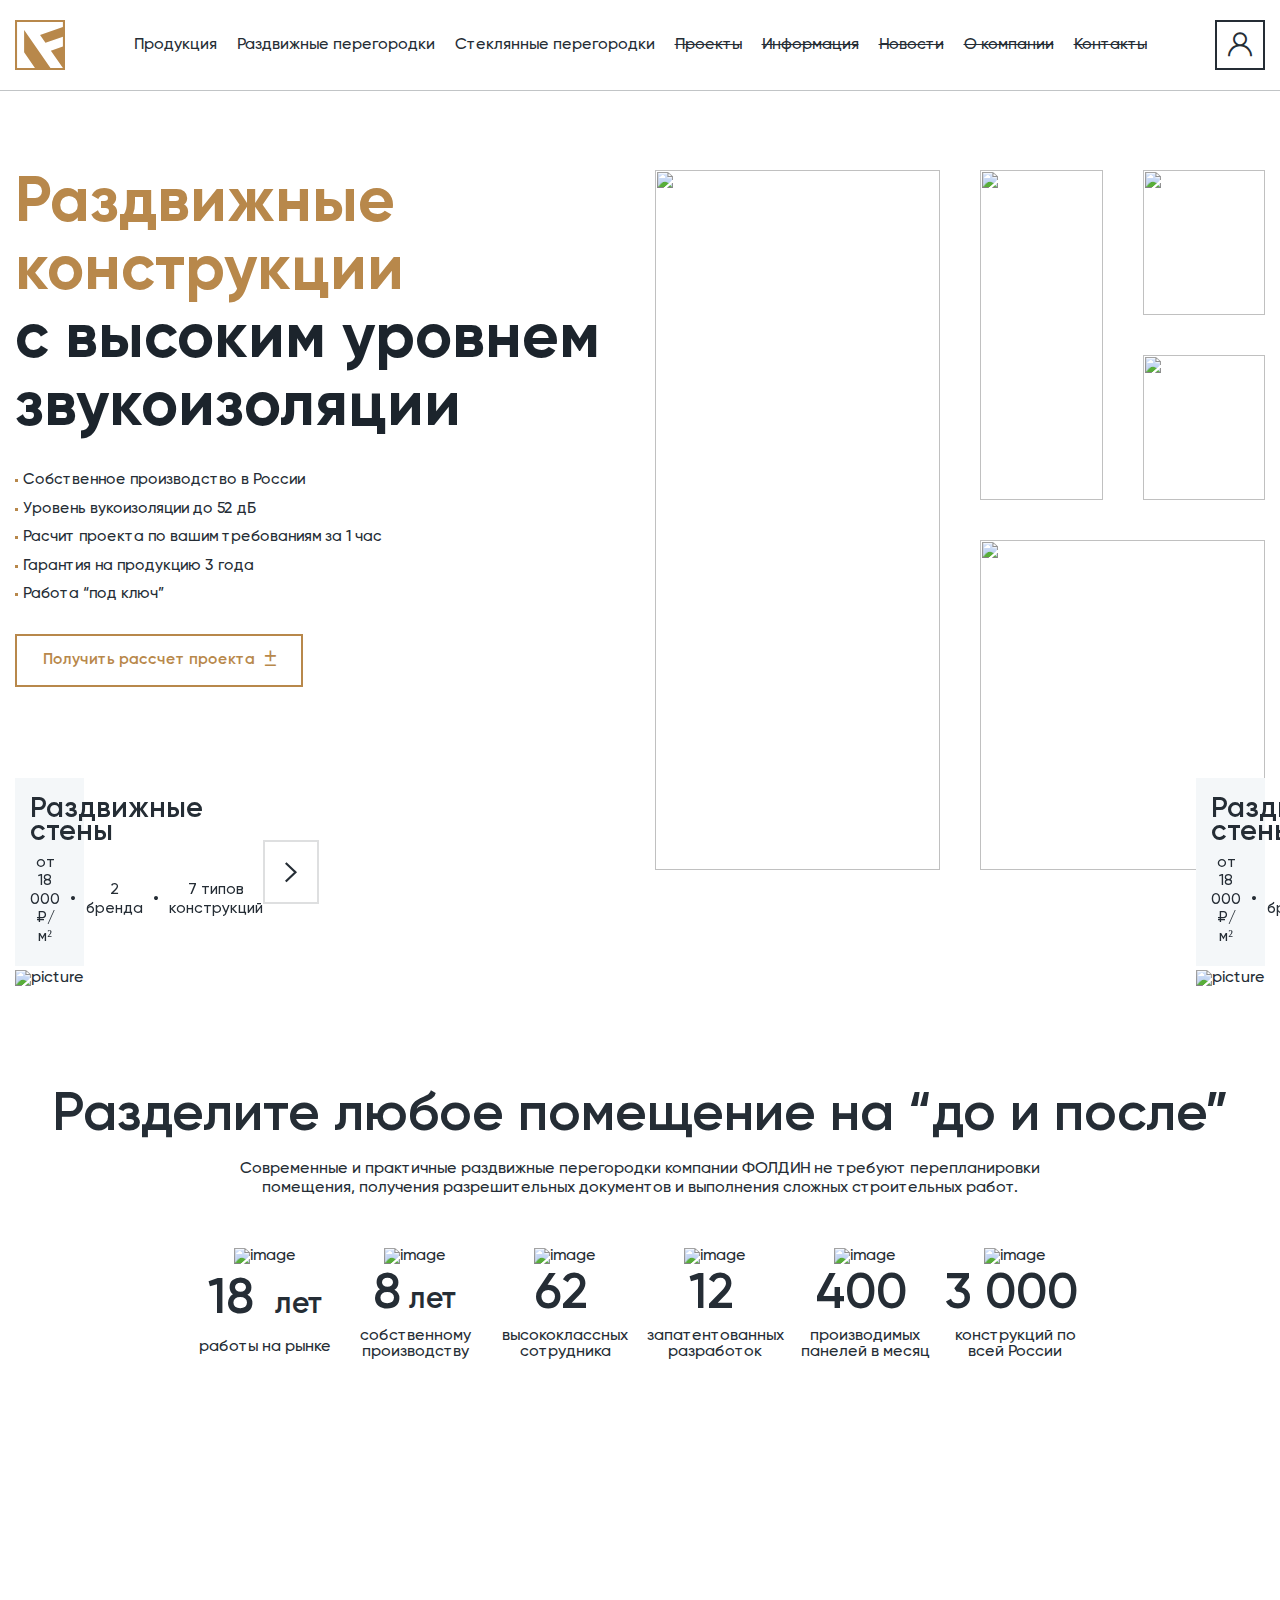
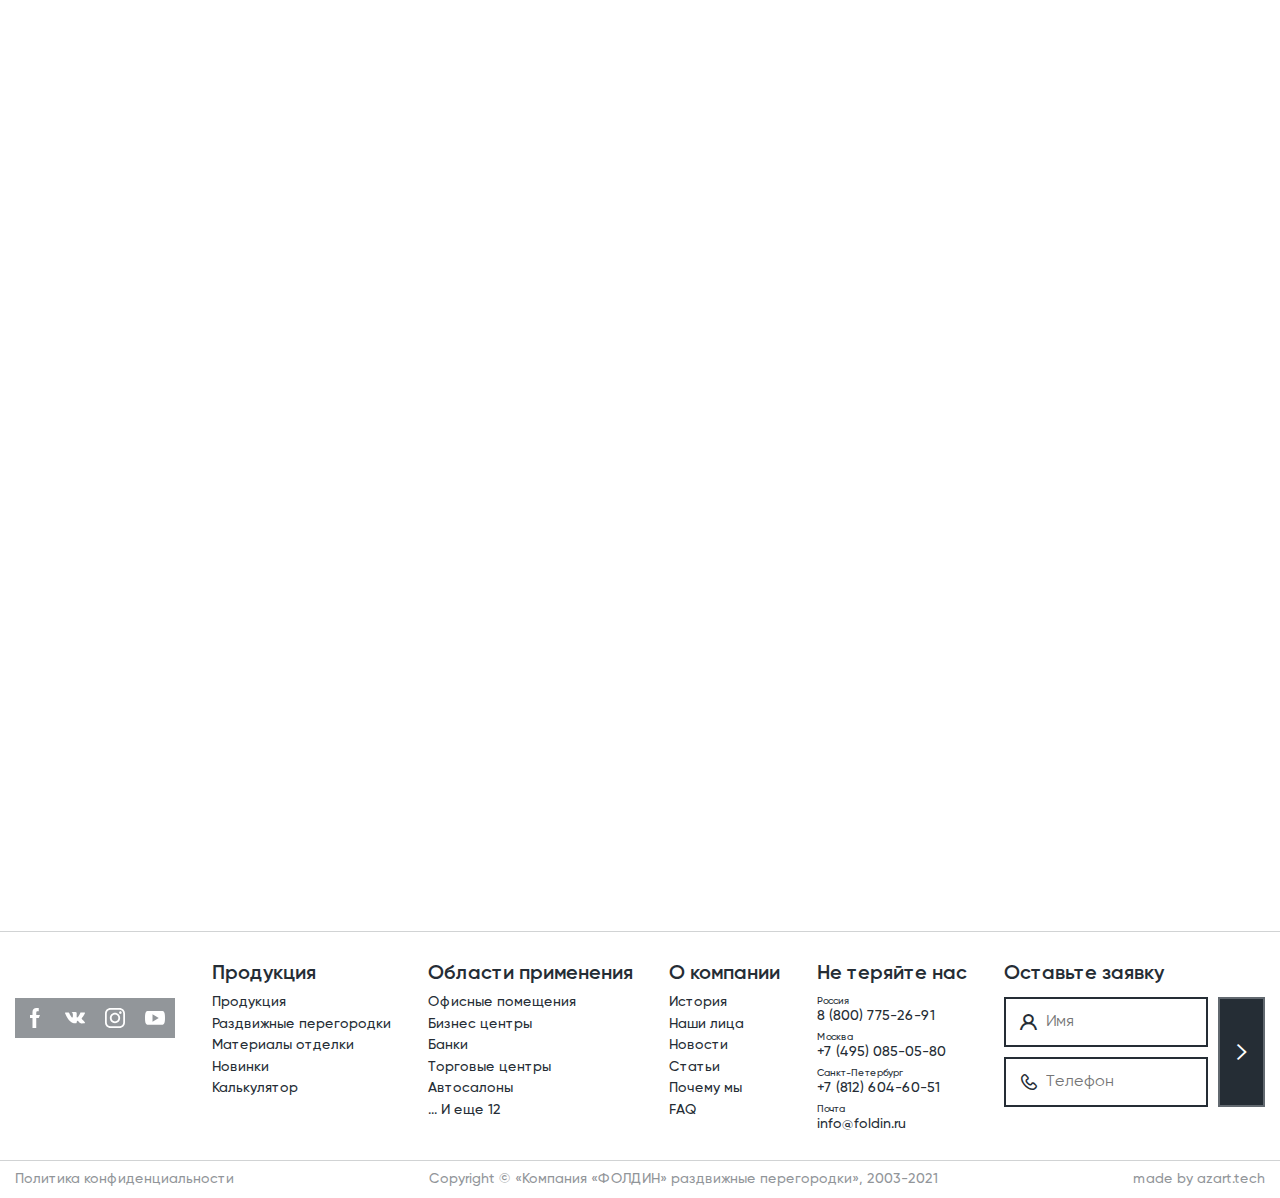
==== index.html @ 4f218223 "folding" ====
<!DOCTYPE html>
<html lang="ru">

<head>
	<title>Главная</title>
	<meta charset="UTF-8">
	<meta name="format-detection" content="telephone=no">
	<!-- <style>body{opacity: 0;}</style> -->
	<link rel="stylesheet" href="css/style.css">
	<link rel="shortcut icon" href="favicon.ico">
	<!-- <meta name="robots" content="noindex, nofollow"> -->
	<meta name="viewport" content="width=device-width, initial-scale=1.0">
</head>

<body>
	<div class="wrapper">
		<header class="header">
			<div class="header__main main-header">
				<div class="header__menu menu">
					<div class="header__burger burger-menu">
						<button type="button" class="menu__icon icon-menu"><span></span></button>
					</div>
					<nav class="menu__body">
						<div class="menu__list">
							<div class="catalog__burger burger-catalog">
								<div class="burger-catalog__section">
									<a href="product.html"
										class="catalog__item catalog-item__first _icon-arrow-left">Продукция</a>
									<a href="product-section.html" class="link-open catalog__item _icon-arrow-left">Раздвижные
										перегородки</a>
									<a href="glass-partition.html" class="link-open catalog__item _icon-arrow-left">Стеклянные
										перегородки</a>
									<a href="" class="catalog__item _icon-arrow-left">Информация</a>
									<a href="" class="catalog__item _icon-arrow-left">О компании</a>
									<div class="catalog__item-news">
										<a href="" class="catalog__item catalog__item-link _icon-arrow-left">Последние новости</a>
										<div class="burger-catalog__img">
											<picture>
												<source srcset="img/last-news/news1.webp" type="image/webp"><img
													src="img/last-news/news1.jpg" alt="">
											</picture>
											<div class="burger-catalog__about">Расширение продукции
												в каталоге</div>
										</div>
										<div class="burger-catalog__img">
											<picture>
												<source srcset="img/last-news/news2.webp" type="image/webp"><img
													src="img/last-news/news2.jpg" alt="">
											</picture>
											<div class="burger-catalog__about">Открываем вакансии</div>
										</div>
										<div class="burger-catalog__img">
											<picture>
												<source srcset="img/last-news/news3.webp" type="image/webp"><img
													src="img/last-news/news3.jpg" alt="">
											</picture>
											<div class="burger-catalog__about">Осенние скидки до 50%</div>
										</div>
									</div>
								</div>
								<div class="catalog__info info-catalog">
									<div class="info-catalog__contact">
										<a href="tel:88007752691" class="info-catalog__item info-catalog__tel _icon-phone">8 (800)
											775-26-91</a>
										<a href="mailto:info@foldin.ru" class="info-catalog__item _icon-mail">info@foldin.ru</a>
									</div>
									<button class="info-catalog__button _icon-phone">Заказать звонок</button>
								</div>
							</div>
						</div>
					</nav>
				</div>
				<div class="header__navigation">
					<div class="main-header__container">
						<div class="main-header__body">
							<div class="main-header__row">
								<a data-da=".burger-menu,767.98,1" href="index.html" class="main-header__logo _icon-logo"></a>
								<ul class="catalog-header__list">
									<li class="catalog-header__link">
										<a class="link-open" href="product.html">Продукция</a>
										<div class="drop-menu__catalog">
											<div class="drop-catalog__body drop-catalog__container">
												<div class="drop-catalog__column">
													<div class="drop-catalog__list-body">
														<h4 class="drop-catalog__title _icon-rigth-button">Раздвижные стены</h4>
														<ul class="drop-catalog__list">
															<li class="drop-catalog__link">
																<a href="#">Раздвижная стена NORMA</a>
															</li>
															<li class="drop-catalog__link">
																<a href="#">Огнеупорные стены NORMA</a>
															</li>
															<li class="drop-catalog__link">
																<a href="#">Стеклянные раздвижные стены President</a>
															</li>
															<li class="drop-catalog__link">
																<a href="#">Полуавтоматические стены NORMA <span>Новинка</span></a>
															</li>
															<li class="drop-catalog__link">
																<a href="#">Разборные раздвижные стены NORMA <span>Новинка</span></a>
															</li>
															<li class="drop-catalog__link">
																<a href="#">Раздвижные стены Parthos</a>
															</li>
														</ul>
													</div>
													<div class="drop-catalog__list-body">
														<h4 class="drop-catalog__title _icon-rigth-button">Раздвижные перегородки</h4>
														<ul class="drop-catalog__list">
															<li class="drop-catalog__link">
																<a href="#">Перегородки Winab</a>
															</li>
															<li class="drop-catalog__link">
																<a href="#">Стеклянные перегородки Scan-Mikael</a>
															</li>
															<li class="drop-catalog__link">
																<a href="#">Перегородки Norma</a>
															</li>
															<li class="drop-catalog__link">
																<a href="#">Перегородки Norma с Потолочным треком</a>
															</li>
															<li class="drop-catalog__link">
																<a href="#">Перегородки Norma с Напольно-потолочным треком</a>
															</li>
															<li class="drop-catalog__link">
																<a href="#">Перегородки Norma огнеупорные</a>
															</li>
														</ul>
													</div>
													<div class="drop-catalog__list-body">
														<h4 class="drop-catalog__title _icon-materials" href="#">Материалы отделки
														</h4>
														<h4 class="drop-catalog__title _icon-new" href="#">Новинки</h4>
													</div>
												</div>
											</div>
										</div>
									</li>
									<li class="catalog-header__link">
										<a class="link-open" href="product-section.html">Раздвижные перегородки</a>
									</li>
									<li class="catalog-header__link">
										<a class="link-open" href="glass-partition.html">Стеклянные перегородки</a>
									</li>
									<li class="catalog-header__link">
										<a href="#">Проекты</a>
									</li>
									<li class="catalog-header__link">
										<a href="#">Информация</a>
									</li>
									<li class="catalog-header__link">
										<a href="#">Новости</a>
									</li>
									<li class="catalog-header__link">
										<a href="#">О компании</a>
									</li>
									<li class="catalog-header__link">
										<a href="#">Контакты</a>
									</li>
								</ul>
								<a data-da=".burger-menu,767.98,2" href="" class="main-header__user _icon-user-main"></a>
							</div>
						</div>
					</div>
				</div>
			</div>
		</header>
		<main class="page">
			<section class="first__block">
				<div class="first__block__container">
					<div class="first__block-body body-first">
						<div class="body-first__about">
							<h4 class="body-first__title"><span>Раздвижные конструкции</span><br> с высоким уровнем
								звукоизоляции</h4>
							<ul class="body-first__list">
								<li class="body-first__link">Собственное производство в России</li>
								<li class="body-first__link">Уровень вукоизоляции до 52 дБ</li>
								<li class="body-first__link">Расчит проекта по вашим требованиям за 1 час</li>
								<li class="body-first__link">Гарантия на продукцию 3 года</li>
								<li class="body-first__link">Работа “под ключ”</li>
							</ul>
							<button class="body-first__button _icon-plus-minus">Получить рассчет проекта</button>
						</div>
						<div class="body-first__image image-first">
							<div class="image-first__block img__block-big">
								<picture>
									<source srcset="img/first-page/green.webp" type="image/webp"><img
										src="img/first-page/green.jpg" alt="" class="body-first__green">
								</picture>
							</div>
							<div class="image-first__block img__block-long">
								<picture>
									<source srcset="img/first-page/tree.webp" type="image/webp"><img
										src="img/first-page/tree.jpg" alt="" class="body-first__tree">
								</picture>
							</div>
							<div class="image-first__block">
								<picture>
									<source srcset="img/first-page/light.webp" type="image/webp"><img
										src="img/first-page/light.jpg" alt="" class="body-first__light">
								</picture>
							</div>
							<div class="image-first__block">
								<picture>
									<source srcset="img/first-page/window.webp" type="image/webp"><img
										src="img/first-page/window.jpg" alt="" class="body-first__window">
								</picture>
							</div>
							<div class="image-first__block first-image__main">
								<picture>
									<source srcset="img/first-page/chair.webp" type="image/webp"><img
										src="img/first-page/chair.jpg" alt="" class="body-first__chair">
								</picture>
							</div>
						</div>
					</div>
				</div>
			</section>
			</section>
			<section class="variant">
				<div class="variant__container">
					<div class="variant__body body-variant">
						<div class="body-variant__row">
							<div class="body-variant__item">
								<picture>
									<source srcset="img/first-page/stairs.webp" type="image/webp"><img
										src="img/first-page/stairs.jpg" alt="picture" class="body-variant__image">
								</picture>
								<div class="body-variant__about">
									<div class="body-variant__text">
										<h4 class="body-variant__title">Раздвижные стены</h4>
										<div class="body-variant__more">
											<div class="body-variant__price">от 18 000 ₽/м²</div>
											<span>•</span>
											<div class="body-variant__brands">2 бренда</div>
											<span>•</span>
											<div class="body-variant__construct">7 типов конструкций</div>
										</div>
									</div>
									<a href="product-section.html" class="body-variant__button _icon-arrow-left"></a>
								</div>
							</div>
							<div class="body-variant__item">
								<picture>
									<source srcset="img/first-page/big-door.webp" type="image/webp"><img
										src="img/first-page/big-door.jpg" alt="picture" class="body-variant__image">
								</picture>
								<div class="body-variant__about">
									<div class="body-variant__text">
										<h4 class="body-variant__title">Раздвижные стены</h4>
										<div class="body-variant__more">
											<div class="body-variant__price">от 18 000 ₽/м²</div>
											<span>•</span>
											<div class="body-variant__brands">2 бренда</div>
											<span>•</span>
											<div class="body-variant__construct">7 типов конструкций</div>
										</div>
									</div>
									<a href="product-section.html" class="body-variant__button _icon-arrow-left"></a>
								</div>
							</div>
						</div>
					</div>
				</div>
			</section>
			<section class="info">
				<div class="info__container">
					<div class="info__block block-info">
						<div class="block-info__text text-info">
							<div class="text-info__title">Разделите любое помещение на “до и после”</div>
							<div class="text-info__about">Современные и практичные раздвижные перегородки компании ФОЛДИН не
								требуют перепланировки помещения, получения разрешительных документов и выполнения сложных
								строительных работ. </div>
						</div>
						<div class="block-info__image image-info">
							<div class="image-info__body">
								<div class="image-info__items">
									<div class="image-info__icon">
										<img src="img/main-icons/clock.svg" alt="image">
									</div>
									<h5 class="image-info__title"><span>18
										</span>лет</h5>
									<div class="image-info__subtitle">работы
										на рынке</div>
								</div>
								<div class="image-info__items">
									<div class="image-info__icon">
										<img src="img/main-icons/factory.svg" alt="image">
									</div>
									<h5 class="image-info__title"><span>8</span>лет</h5>
									<div class="image-info__subtitle">собственному
										производству</div>
								</div>
								<div class="image-info__items">
									<div class="image-info__icon">
										<img src="img/main-icons/collegues.svg" alt="image">
									</div>
									<h5 class="image-info__title"><span>62</span></h5>
									<div class="image-info__subtitle">высококлассных
										сотрудника</div>
								</div>
								<div class="image-info__items">
									<div class="image-info__icon">
										<img src="img/main-icons/development.svg" alt="image">
									</div>
									<h5 class="image-info__title"><span>12</span></h5>
									<div class="image-info__subtitle">запатентованных
										разработок</div>
								</div>
								<div class="image-info__items">
									<div class="image-info__icon">
										<img src="img/main-icons/stats.svg" alt="image">
									</div>
									<h5 class="image-info__title"><span>400</span></h5>
									<div class="image-info__subtitle">производимых
										панелей в месяц</div>
								</div>
								<div class="image-info__items">
									<div class="image-info__icon">
										<img src="img/main-icons/geolocation.svg" alt="image">
									</div>
									<h5 class="image-info__title"><span>3 000</span></h5>
									<div class="image-info__subtitle">конструкций
										по всей России</div>
								</div>
							</div>
						</div>
					</div>
				</div>
			</section>
			<section class="areas">
				<div class="areas__container">
					<div class="areas__body body-areas">
						<div class="body-areas__about">
							<h4 class="body-first__title"><span>Самые разные</span><br>области применения</h4>
							<div class="body-areas__text">
								<p>Мы применяем уникальную систему потолочных треков, парковочных зон и роликов. Все это
									обеспечивает плавное и абсолютно бесшумное перемещение панелей.</p>
								<p>Раздвижные перегородки и стены изготавливаются на заказ в зависимости от типа помещения и
									индивидуальных требований заказчика.</p>
							</div>
							<button class="body-first__button _icon-arrow-left">Перейти в раздел проектов</button>
						</div>
					</div>
				</div>
			</section>
			<section class="sale">
				<div class="sale__container">
					<div class="sale__body body-sale">
						<div class="body-sale__img">
							<picture>
								<source srcset="img/procent.webp" type="image/webp"><img src="img/procent.png" alt="picture">
							</picture>
						</div>
						<div class="body-sale__item">
							<div class="body-sale__title">А может хотите <span>персональную скидку</span> специально для вас?
							</div>
							<div class="body-sale__about">Оставьте заявку и наши специалисты свяжутся с вами в ближайшее время
								для обсуждения всех деталей спецпредложения специально для вас.</div>
							<div class="body-sale__subabout">Для начала, давайте определимся, к какому типу клиентов вы себя
								относите :)</div>
							<div class="body-sale__button">
								<form>
									<div id="deviceready" class="__select" data-state="">
										<svg width="12" height="20" viewBox="0 0 12 20" fill="none"
											xmlns="http://www.w3.org/2000/svg">
											<path d="M1.5 20L0 18.5714L10.5 8.57142L12 9.99999L1.5 20Z" fill="#252D35" />
											<path d="M3.08515e-05 1.42857L1.50003 0L12 9.99999L10.5 11.4286L3.08515e-05 1.42857Z"
												fill="#252D35" />
										</svg>
										<div class="suitcase__body suitcase _icon-suincase">
											<div class="suitcase__item" data-default="Option 0">Собственник</div>
										</div>
										<div class="__select__content">
											<input id="singleSelect0" class="__select__input" type="radio" name="singleSelect"
												checked />
											<label for="singleSelect0" class="__select__label">Собственник</label>
											<input id="singleSelect1" class="__select__input" type="radio" name="singleSelect" />
											<label for="singleSelect1" class="__select__label">Собственник 1</label>
											<input id="singleSelect1" class="__select__input" type="radio" name="singleSelect" />
											<label for="singleSelect1" class="__select__label">Собственник 2</label>
											<input id="singleSelect3" class="__select__input" type="radio" name="singleSelect" />
											<label for="singleSelect3" class="__select__label">Собственник 3</label>
											<input id="singleSelect3" class="__select__input" type="radio" name="singleSelect" />
											<label for="singleSelect3" class="__select__label">Собственник 4</label>
										</div>
									</div>
								</form>
								<button class="button__arrow-rigth _icon-arrow-left"></button>
							</div>
						</div>
					</div>
				</div>
			</section>
		</main>
		<footer class="footer">
			<div class="footer-head">
				<div class="footer__container">
					<div class="footer__body body-footer">
						<div class="body-footer__logo logo-body">
							<div class="logo-body__img">
								<picture>
									<source srcset="img/logo.webp" type="image/webp"><img src="img/logo.png" alt="">
								</picture>
							</div>
							<ul class="logo-body__list">
								<a data-tippy-content="Facebook" href="#" class="logo-body__link">
									<svg width="40" height="40" viewBox="0 0 40 40" fill="none"
										xmlns="http://www.w3.org/2000/svg">
										<path opacity="0.5" d="M0 0H40V40H0V0Z" fill="#252D35" />
										<path
											d="M21.25 16.875V14.375C21.25 13.685 21.81 13.125 22.5 13.125H23.75V10H21.25C19.1788 10 17.5 11.6788 17.5 13.75V16.875H15V20H17.5V30H21.25V20H23.75L25 16.875H21.25Z"
											fill="white" />
									</svg>
								</a>
								<a data-tippy-content="VKontakte" href="#" class="logo-body__link">
									<svg width="40" height="40" viewBox="0 0 40 40" fill="none"
										xmlns="http://www.w3.org/2000/svg">
										<rect opacity="0.5" width="40" height="40" fill="#252D35" />
										<path
											d="M29.8217 24.1784C29.768 24.0883 29.4355 23.3658 27.8353 21.8807C26.1602 20.3256 26.3852 20.5781 28.4029 17.8891C29.6317 16.2515 30.123 15.2514 29.9692 14.8239C29.823 14.4164 28.9192 14.5239 28.9192 14.5239L25.9139 14.5414C25.9139 14.5414 25.6914 14.5114 25.5252 14.6102C25.3639 14.7077 25.2601 14.9327 25.2601 14.9327C25.2601 14.9327 24.7839 16.2003 24.1488 17.2778C22.81 19.5518 22.2737 19.6718 22.0549 19.5305C21.5461 19.2017 21.6736 18.2079 21.6736 17.5029C21.6736 15.299 22.0074 14.3801 21.0223 14.1426C20.6948 14.0639 20.4548 14.0114 19.6185 14.0026C18.5459 13.9914 17.6371 14.0064 17.1233 14.2576C16.7808 14.4251 16.517 14.7989 16.6783 14.8202C16.877 14.8464 17.3271 14.9414 17.5658 15.2664C17.8746 15.6852 17.8634 16.6278 17.8634 16.6278C17.8634 16.6278 18.0409 19.2217 17.4496 19.5443C17.0433 19.7655 16.487 19.3142 15.2932 17.2503C14.6819 16.194 14.2193 15.0252 14.2193 15.0252C14.2193 15.0252 14.1306 14.8077 13.9718 14.6914C13.7793 14.5501 13.5093 14.5051 13.5093 14.5051L10.6516 14.5226C10.6516 14.5226 10.2228 14.5351 10.0653 14.7214C9.92527 14.8877 10.054 15.2302 10.054 15.2302C10.054 15.2302 12.2917 20.4643 14.8244 23.1033C17.1483 25.5222 19.786 25.3634 19.786 25.3634H20.9811C20.9811 25.3634 21.3424 25.3234 21.5261 25.1247C21.6961 24.9422 21.6899 24.5996 21.6899 24.5996C21.6899 24.5996 21.6661 22.9958 22.4112 22.7595C23.145 22.527 24.0876 24.3096 25.0864 24.9959C25.8414 25.5147 26.4152 25.4009 26.4152 25.4009L29.0867 25.3634C29.0867 25.3634 30.4843 25.2772 29.8217 24.1784Z"
											fill="white" />
									</svg>
								</a>
								<a data-tippy-content="Instagram" href="#" class="logo-body__link">
									<svg width="40" height="40" viewBox="0 0 40 40" fill="none"
										xmlns="http://www.w3.org/2000/svg">
										<rect opacity="0.5" width="40" height="40" fill="#252D35" />
										<path
											d="M24.4806 10H15.5192C12.4759 10 10 12.476 10 15.5193V24.4807C10 27.5241 12.4759 30 15.5192 30H24.4806C27.5241 30 30 27.524 30 24.4807V15.5193C30.0001 12.476 27.5241 10 24.4806 10ZM28.2256 24.4807C28.2256 26.5456 26.5456 28.2255 24.4807 28.2255H15.5192C13.4544 28.2256 11.7745 26.5456 11.7745 24.4807V15.5193C11.7745 13.4545 13.4544 11.7745 15.5192 11.7745H24.4806C26.5455 11.7745 28.2255 13.4545 28.2255 15.5193L28.2256 24.4807Z"
											fill="white" />
										<path
											d="M20 14.8468C17.1583 14.8468 14.8465 17.1586 14.8465 20.0003C14.8465 22.8418 17.1583 25.1535 20 25.1535C22.8417 25.1535 25.1535 22.8418 25.1535 20.0003C25.1535 17.1586 22.8417 14.8468 20 14.8468ZM20 23.3789C18.1369 23.3789 16.621 21.8632 16.621 20.0001C16.621 18.1369 18.1368 16.6211 20 16.6211C21.8632 16.6211 23.379 18.1369 23.379 20.0001C23.379 21.8632 21.8631 23.3789 20 23.3789Z"
											fill="white" />
										<path
											d="M25.3696 13.3421C25.0277 13.3421 24.6919 13.4805 24.4504 13.723C24.2078 13.9643 24.0683 14.3003 24.0683 14.6434C24.0683 14.9854 24.2079 15.3212 24.4504 15.5638C24.6918 15.8051 25.0277 15.9447 25.3696 15.9447C25.7127 15.9447 26.0475 15.8051 26.29 15.5638C26.5325 15.3212 26.6709 14.9853 26.6709 14.6434C26.6709 14.3003 26.5325 13.9643 26.29 13.723C26.0487 13.4805 25.7127 13.3421 25.3696 13.3421Z"
											fill="white" />
									</svg>
								</a>
								<a data-tippy-content="YouTube" href="#" class="logo-body__link">
									<svg width="40" height="40" viewBox="0 0 40 40" fill="none"
										xmlns="http://www.w3.org/2000/svg">
										<rect opacity="0.5" width="40" height="40" fill="#252D35" />
										<path
											d="M29.15 14.325C28.6075 13.36 28.0187 13.1825 26.82 13.115C25.6225 13.0338 22.6112 13 20.0025 13C17.3887 13 14.3762 13.0338 13.18 13.1138C11.9837 13.1825 11.3937 13.3587 10.8462 14.325C10.2875 15.2887 10 16.9488 10 19.8713C10 19.8738 10 19.875 10 19.875C10 19.8775 10 19.8788 10 19.8788V19.8813C10 22.7913 10.2875 24.4637 10.8462 25.4175C11.3937 26.3825 11.9825 26.5575 13.1788 26.6388C14.3763 26.7087 17.3887 26.75 20.0025 26.75C22.6112 26.75 25.6225 26.7087 26.8212 26.64C28.02 26.5587 28.6088 26.3838 29.1513 25.4188C29.715 24.465 30 22.7925 30 19.8825C30 19.8825 30 19.8788 30 19.8763V19.8725C30 16.9488 29.715 15.2887 29.15 14.325ZM17.5 23.625V16.125L23.75 19.875L17.5 23.625Z"
											fill="white" />
									</svg>

								</a>
							</ul>
						</div>
						<div data-da=".body-list__mobile,1080" class="body-footer__list list-body">
							<div class="list-body__product list-body__block product-body">
								<h4 class="product-body__title footer-title">Продукция</h4>
								<ul class="product-body__list">
									<li class="product-body__link footer-link"><a href="#">Продукция</a></li>
									<li class="product-body__link footer-link"><a href="#">Раздвижные перегородки</a></li>
									<li class="product-body__link footer-link"><a href="#">Материалы отделки</a></li>
									<li class="product-body__link footer-link"><a href="#">Новинки</a></li>
									<li class="product-body__link footer-link"><a href="#">Калькулятор</a></li>
								</ul>
							</div>
							<div class="list-body__areas list-body__block areas-body">
								<h4 class="areas-body__title footer-title">Области применения</h4>
								<ul class="areas-body__list">
									<li class="areas-body__link footer-link"><a href="#">Офисные помещения</a></li>
									<li class="areas-body__link footer-link"><a href="#">Бизнес центры</a></li>
									<li class="areas-body__link footer-link"><a href="#">Банки</a></li>
									<li class="areas-body__link footer-link"><a href="#">Торговые центры</a></li>
									<li class="areas-body__link footer-link"><a href="#">Автосалоны</a></li>
									<li class="areas-body__link footer-link"><a href="#">... И еще 12</a></li>
								</ul>
							</div>
							<div class="list-body__company list-body__block company-body">
								<h4 class="company-body__title footer-title">О компании</h4>
								<ul class="company-body__list">
									<li class="company-body__link footer-link"><a href="#">История</a></li>
									<li class="company-body__link footer-link"><a href="#">Наши лица</a></li>
									<li class="company-body__link footer-link"><a href="#">Новости</a></li>
									<li class="company-body__link footer-link"><a href="#">Статьи</a></li>
									<li class="company-body__link footer-link"><a href="#">Почему мы</a></li>
									<li class="company-body__link footer-link"><a href="#">FAQ</a></li>
								</ul>
							</div>
							<div class="list-body__contact list-body__block contact-body">
								<h4 class="contact-body__title footer-title">Не теряйте нас</h4>
								<ul class="contact-body__list">
									<li class="contact-body__link footer-link">
										<span>Россия</span>
										<a href="#">8 (800) 775-26-91</a>
									</li>
									<li class="contact-body__link footer-link">
										<span>Москва</span>
										<a href="#">+7 (495) 085-05-80</a>
									</li>
									<li class="contact-body__link footer-link">
										<span>Санкт-Петербург</span>
										<a href="#">+7 (812) 604-60-51</a>
									</li>
									<li class="contact-body__link footer-link">
										<span>Почта</span>
										<a href="#">info@foldin.ru</a>
									</li>
								</ul>
							</div>
						</div>
						<div class="body-footer__call call-body">
							<h4 class="call-body__title footer-title">Оставьте заявку</h4>
							<form action="signin" method="post" class="call-body__form">
								<div class="form-body__input">
									<div class="input__name input-body">
										<button class="button-icon _icon-user"></button>
										<input class="_icon-user" type="email" name="username" placeholder="Имя">
									</div>
									<div class="input__phone input-body">
										<button class="button-icon _icon-phone"></button>
										<input type="tel" name="password" placeholder="Телефон">
									</div>
								</div>
								<button class="call-body__button _icon-arrow-left"></button>
							</form>
						</div>
					</div>
					<div class="body-list__mobile"></div>
				</div>
			</div>
			<div class="under-footer__container">
				<div class="footer__copy copy-body copy-body__text">
					<a href="#" class="copy-body__politic copy-body__text">Политика конфиденциальности</a>
					<div data-da=".footer__copy,991.98,0" class="copy-body__copyright copy-body__text">Copyright © «Компания
						«ФОЛДИН» раздвижные перегородки», 2003-2021</div>
					<div class="copy-body__made copy-body__text">made by azart.tech</div>
				</div>
			</div>
		</footer>
	</div>
	<script src="js/app.min.js?_v=20220319033411"></script>
	<script src="https://ajax.googleapis.com/ajax/libs/jquery/3.5.1/jquery.min.js?_v=20220319033411"></script>
</body>

</html>
---- css/style.css ----
@charset "UTF-8";
@font-face {
  font-family: Gilroy;
  font-display: swap;
  src: url("../fonts/Gilroy-Bold.woff2") format("woff2"), url("../fonts/Gilroy-Bold.woff") format("woff");
  font-weight: 700;
  font-style: normal;
}
@font-face {
  font-family: Gilroy;
  font-display: swap;
  src: url("../fonts/Gilroy-Semibold.woff2") format("woff2"), url("../fonts/Gilroy-Semibold.woff") format("woff");
  font-weight: 600;
  font-style: normal;
}
@font-face {
  font-family: icons;
  font-display: swap;
  src: url("../fonts/icons.woff2") format("woff2"), url("../fonts/icons.woff") format("woff");
  font-weight: 400;
  font-style: normal;
}
@font-face {
  font-family: Gilroy;
  font-display: swap;
  src: url("../fonts/Gilroy-Heavy.woff2") format("woff2"), url("../fonts/Gilroy-Heavy.woff") format("woff");
  font-weight: 800;
  font-style: normal;
}
@font-face {
  font-family: Gilroy;
  font-display: swap;
  src: url("../fonts/Gilroy-Regular.woff2") format("woff2"), url("../fonts/Gilroy-Regular.woff") format("woff");
  font-weight: 400;
  font-style: normal;
}
@font-face {
  font-family: Gilroy;
  font-display: swap;
  src: url("../fonts/Gilroy-Medium.woff2") format("woff2"), url("../fonts/Gilroy-Medium.woff") format("woff");
  font-weight: 500;
  font-style: normal;
}
[class*=_icon-]:before {
  font-family: "icons";
  font-style: normal;
  font-weight: normal;
  font-variant: normal;
  text-transform: none;
  line-height: 1;
  -webkit-font-smoothing: antialiased;
  -moz-osx-font-smoothing: grayscale;
}

[class*=_icon-]:before {
  display: block;
}

._icon-suincase:before {
  content: "\e900";
}

._icon-arrow-button:before {
  content: "\e901";
}

._icon-arrow-left:before {
  content: "\e902";
}

._icon-calculator:before {
  content: "\e903";
}

._icon-left-button:before {
  content: "\e904";
}

._icon-logo:before {
  content: "\e905";
}

._icon-mail:before {
  content: "\e906";
}

._icon-materials:before {
  content: "\e907";
}

._icon-new:before {
  content: "\e908";
}

._icon-phone:before {
  content: "\e909";
}

._icon-plus-minus:before {
  content: "\e90a";
}

._icon-rigth-button:before {
  content: "\e90b";
}

._icon-start-page-logo:before {
  content: "\e90c";
}

._icon-user-main:before {
  content: "\e90d";
}

._icon-user:before {
  content: "\e90e";
}

* {
  padding: 0px;
  margin: 0px;
  border: 0px;
}

*,
*:before,
*:after {
  box-sizing: border-box;
}

html,
body {
  height: 100%;
  min-width: 320px;
}

body {
  color: #252D35;
  line-height: 1;
  font-family: "Gilroy";
  font-size: 1rem;
  -ms-text-size-adjust: 100%;
  -moz-text-size-adjust: 100%;
  -webkit-text-size-adjust: 100%;
  -webkit-font-smoothing: antialiased;
  -moz-osx-font-smoothing: grayscale;
}

input,
button,
textarea {
  font-family: "Gilroy";
  font-size: inherit;
}

button {
  cursor: pointer;
  color: inherit;
  background-color: inherit;
}

a {
  color: inherit;
}

a:link,
a:visited {
  text-decoration: none;
}

a:hover {
  text-decoration: none;
}

ul li {
  list-style: none;
}

img {
  vertical-align: top;
}

h1,
h2,
h3,
h4,
h5,
h6 {
  font-weight: inherit;
  font-size: inherit;
}

body {
  font-weight: 500;
  font-style: normal;
}
.lock body {
  overflow: hidden;
  touch-action: none;
}
.wrapper {
  min-height: 100%;
  display: flex;
  flex-direction: column;
  overflow: hidden;
}
.wrapper > main {
  flex: 1 1 auto;
}
.wrapper > * {
  min-width: 0;
}

::selection {
  background: rgba(189, 41, 115, 0.548);
}

::-moz-selection {
  background: rgba(189, 41, 115, 0.548);
}

::-webkit-selection {
  background: rgba(189, 41, 115, 0.548);
  color: #fff;
}

/*
(i) Стили будут применяться ко 
всем классам содержащим *__container
Например header__container, main__container и т.д.
Снипет (HTML): cnt
*/
[class*=__container] {
  max-width: 95rem;
  box-sizing: content-box;
  margin: 0 auto;
  padding: 0 0.9375rem;
}

[class*=-ibg] {
  position: relative;
}
[class*=-ibg] img {
  position: absolute;
  width: 100%;
  height: 100%;
  top: 0;
  left: 0;
  object-fit: cover;
}

[class*=-ibg_contain] img {
  object-fit: contain;
}

.header__start-page {
  position: fixed;
  height: 100%;
  width: 100%;
  top: 0;
  z-index: 70;
  transition: all 0.4s ease 0s;
  background: url("../img/bg-startpage.jpg") center/cover no-repeat;
}
.header__start-page.body_active {
  top: -100%;
}

.page-start {
  overflow: hidden;
  display: flex;
  justify-content: space-between;
}
@media (max-width: 61.99875em) {
  .page-start {
    display: block;
  }
}

.page-start__main {
  padding: 0px 20px;
  padding-top: 40px;
}
@media (min-width: 20em) and (max-width: 53.125em) {
  .page-start__main {
    padding-top: clamp( 1.25rem , 0.4952830189rem  +  3.7735849057vw , 2.5rem );
  }
}
@media (max-width: 20em) {
  .page-start__main {
    padding-top: 1.25rem;
  }
}

.page-main {
  display: flex;
  justify-content: center;
  height: 100%;
}

.page-main__block {
  display: flex;
  flex-direction: column;
  justify-content: space-between;
}

.start-menu__burger {
  display: flex;
  align-items: center;
  justify-content: center;
  position: relative;
  z-index: 60;
}
@media (max-width: 61.99875em) {
  .start-menu__burger {
    justify-content: space-between;
  }
}

.border {
  display: block;
  margin: 0px 40px;
  width: 1px;
  height: 30px;
  background: #f1f5f8;
  opacity: 0.5;
  backdrop-filter: blur(50px);
  border-radius: 20px;
}
@media (max-width: 61.99875em) {
  .border {
    width: 80px;
    height: 2px;
    margin: 10px auto;
  }
}

@media (max-width: 61.99875em) {
  .border_none {
    display: none;
  }
}

.page-head__user {
  font-size: 25px;
  color: #f1f5f8;
}
@media (max-width: 47.99875em) {
  .page-head__user {
    font-size: 35px;
  }
}

.page-head__contact {
  font-family: Gilroy;
  font-weight: 600;
  font-size: 20px;
  line-height: 25px;
  text-align: center;
  color: #f1f5f8;
}

.page-main__logo {
  max-width: 596px;
  max-height: 120px;
}
.page-main__logo img {
  max-height: 100%;
  max-width: 100%;
}

.page-main__contact {
  margin-top: 40px;
  font-family: Gilroy;
  font-weight: 600;
  font-size: 24px;
  line-height: 29px;
  text-align: center;
  color: #f1f5f8;
}

.page-contact {
  display: flex;
  justify-content: center;
}

.arrow-main {
  margin: 0 auto;
  display: flex;
  justify-content: center;
  align-items: center;
  min-height: 70px;
  max-width: 900px;
  width: 100%;
  background: rgba(241, 245, 248, 0.2);
  backdrop-filter: blur(50px);
  border-radius: 40px 40px 0px 0px;
}
@media (min-width: 20em) and (max-width: 53.125em) {
  .arrow-main {
    height: clamp( 6.125rem , 7.1816037736rem  +  -5.2830188679vw , 4.375rem );
  }
}
@media (max-width: 20em) {
  .arrow-main {
    height: 6.125rem;
  }
}

.arrow-main__footer {
  text-align: center;
}

.arrow-main__button img {
  width: 30px;
  height: 17px;
}
@media (max-width: 61.99875em) {
  .arrow-main__button img {
    width: 35px;
    height: 20px;
  }
}

.arrow-main__more {
  padding-top: 10px;
  font-weight: 600;
  font-size: 14px;
  line-height: 16px;
  text-align: center;
  color: #f1f5f8;
}

.page__button-nav {
  display: none;
}
@media (max-width: 61.99875em) {
  .page__button-nav {
    display: block;
    margin-bottom: 20px;
  }
}

.page__button-nav__collumn {
  display: flex;
  justify-content: space-between;
}

.nav__button-body {
  display: flex;
  align-items: center;
  justify-content: center;
  flex-direction: column;
  min-height: 125px;
  width: 100%;
  padding: 25px 0px;
  background: rgba(241, 245, 248, 0.2);
  backdrop-filter: blur(50px);
  border-radius: 26px;
}
.nav__button-body:not(:last-child) {
  margin-right: 15px;
}

.arrow-button__text {
  margin-top: 10px;
  font-weight: 600;
  font-size: 14px;
  line-height: 114%;
  text-align: center;
  color: #f1f5f8;
}

.page-nav__arrow {
  height: 100%;
  max-width: 110px;
  width: 100%;
  background: rgba(241, 245, 248, 0.2);
  backdrop-filter: blur(50px);
}
@media (max-width: 61.99875em) {
  .page-nav__arrow {
    display: none;
  }
}

.arrow-nav {
  display: flex;
  justify-content: center;
  align-items: center;
}
@media (max-width: 61.99875em) {
  .arrow-nav {
    display: none;
  }
}

.header__navigation {
  position: fixed;
  top: 0;
  left: 0;
  z-index: 50;
  width: 100%;
  background: #ffffff;
  border-bottom: 1px solid #252d3548;
}
@media (max-width: 47.99875em) {
  .header__navigation {
    border: none;
  }
}

.main-header__body {
  padding: 20px 0 20px 0;
}
@media (max-width: 47.99875em) {
  .main-header__body {
    padding: 0;
  }
}

.main-header__row {
  display: flex;
  justify-content: space-between;
  align-items: center;
  gap: 30px;
}

.main-header__logo {
  font-size: 50px;
  color: #b8884b;
}
@media (max-width: 47.99875em) {
  .main-header__logo {
    font-size: 40px;
  }
}

.main-header__offers {
  margin: 0px 40px;
  display: flex;
  background: #01305e15;
  max-width: 1340px;
  width: 100%;
  padding: 13px 0px;
}
@media (max-width: 47.99875em) {
  .main-header__offers {
    display: none;
    padding: 0;
    margin: 0;
    background-color: transparent;
  }
}

.main-header__offer {
  width: 100%;
  text-align: center;
}
.main-header__offer a {
  font-size: 20px;
  line-height: 24px;
  text-align: center;
  color: #252d35;
  opacity: 0.5;
  padding: 9px 0px;
}
.main-header__offer a:hover {
  color: #01305e;
  opacity: 1;
  border: 2px solid #01305e;
  box-sizing: border-box;
}
@media (max-width: 47.99875em) {
  .main-header__offer a {
    font-weight: 600;
    font-size: 14px;
    line-height: 17px;
    color: #252d35;
    opacity: 1;
  }
}

.main-header__user {
  font-size: 24px;
  transition: all 0.3s ease 0s;
}
.main-header__user::before {
  padding: 11px;
  border: 2px solid #252d35;
  box-sizing: border-box;
}
@media (max-width: 47.99875em) {
  .main-header__user {
    font-size: 35px;
  }
  .main-header__user::before {
    border: none;
    padding: 0;
  }
}
.main-header__user:hover {
  box-shadow: 0px 4px 9px 2px rgba(0, 0, 0, 0.155);
  transition: all 0.3s ease 0s;
  background: #252d353d;
}

.header__catalog {
  margin-top: 90px;
  border-bottom: 1px solid #252d3548;
}
@media (max-width: 47.99875em) {
  .header__catalog {
    margin: 0;
    border: none;
  }
}

.catalog-header {
  padding: 14px 0px 12px 0px;
}
@media (max-width: 47.99875em) {
  .catalog-header {
    padding: 0;
  }
}

.catalog-header__body {
  max-width: 1010px;
  margin: 0 auto;
}

.catalog-header__list {
  flex: 1 1 auto;
  display: flex;
  gap: 20px;
  justify-content: center;
  flex-wrap: wrap;
  text-align: center;
  align-items: center;
}
@media (max-width: 47.99875em) {
  .catalog-header__list {
    display: none;
  }
}

.catalog-header__link a {
  font-size: 16px;
  line-height: 1.1875;
  color: #252d35;
  text-decoration: line-through;
}

.link-open {
  text-decoration: none !important;
}
.link-open:hover {
  text-decoration: underline !important;
}

@media (max-width: 61.99875em) {
  .menu__body {
    position: fixed;
    width: 100%;
    height: 100%;
    top: 0;
    left: -100%;
    transition: left 0.3s ease 0s;
    padding: 6.25rem 1.25rem 1.25rem 1.25rem;
    z-index: 10;
    overflow: auto;
  }
  .menu__body::before {
    content: "";
    position: fixed;
    width: 100%;
    height: 100%;
    left: -100%;
    top: 71px;
    background: rgba(28, 36, 44, 0.5);
    transition: left 0.2s ease 0s;
  }
  .menu-open .menu__body {
    left: 0;
  }
  .menu-open .menu__body::before {
    left: 0;
  }
}

.header__burger {
  position: fixed;
  top: 0;
  left: 0;
  width: 100%;
  display: flex;
  justify-content: space-between;
  align-items: center;
  padding: 20px;
  border-bottom: 1px solid #252d3548;
  background: #ffffff;
  z-index: 25;
}
@media (max-width: 47.99875em) {
  .header__burger {
    padding: 15px 20px;
  }
}

.menu__list {
  position: relative;
  top: 0;
  left: 0;
  z-index: 35;
  background: rgba(214, 214, 215, 0.977);
  backdrop-filter: blur(30px);
}
@media (max-width: 47.99875em) {
  .menu__list {
    padding: 0.9375rem;
  }
}

.menu__body {
  display: none;
}
@media (max-width: 47.99875em) {
  .menu__body {
    display: block;
  }
  .menu__body .burger-catalog__section {
    display: grid;
    column-gap: 10px;
    row-gap: 15px;
    grid-auto-flow: row;
    grid-template-columns: 1fr 1fr;
  }
  .menu__body .catalog__item {
    display: flex;
    flex-direction: row-reverse;
    justify-content: space-between;
    align-items: center;
    background: #f1f5f8;
    padding: 15px 10px 15px 15px;
  }
  .menu__body .catalog-item__first {
    grid-column: span 2;
  }
  .menu__body ._icon-arrow-left::before {
    padding-left: 5px;
  }
  .menu__body .catalog__item-news {
    grid-column: span 2;
    background: #f1f5f8;
  }
  .menu__body .catalog__item-news .catalog__item-link {
    border-bottom: 1px solid #252d3548;
  }
}

.burger-catalog__img {
  cursor: pointer;
  position: relative;
  margin: 15px;
}
.burger-catalog__img img {
  width: 100%;
  max-height: 130px;
  object-fit: cover;
}
.burger-catalog__img .burger-catalog__about {
  padding: 10px;
  position: absolute;
  bottom: 0;
  font-weight: 600;
  font-size: 16px;
  line-height: 1.125;
  color: #f1f5f8;
}

.info-catalog {
  margin-top: 28px;
}

.info-catalog__contact {
  display: flex;
  background: #f1f5f8;
  align-items: center;
}
@media (max-width: 510px) {
  .info-catalog__contact {
    flex-direction: column;
  }
  .info-catalog__contact .info-catalog__item:not(:last-child) {
    border-bottom: 1px solid #252d3548;
    width: 100%;
    border-right: none;
  }
}

.info-catalog__item {
  display: flex;
  justify-content: center;
  align-items: center;
  flex: 1 1 50%;
  font-weight: 600;
  line-height: 1.25;
  color: #252d35;
  padding: 15px 15px;
}
.info-catalog__item:not(:last-child) {
  border-right: 1px solid #252d3548;
}
.info-catalog__item::before {
  margin-right: 10px;
  opacity: 0.35;
}
.info-catalog__item:active {
  box-shadow: 0px 2px 10px 5px rgba(0, 0, 0, 0.253);
}

.info-catalog__tel {
  font-size: 20px;
}
.info-catalog__tel::before {
  position: relative;
  top: -3px;
}

.info-catalog__button {
  margin-top: 15px;
  display: flex;
  flex-direction: row-reverse;
  justify-content: center;
  width: 100%;
  padding: 15px;
  font-weight: 600;
  line-height: 1.25;
  color: #f1f5f8;
  background: linear-gradient(86.93deg, #01305e 0%, #084e92 100%);
  border: 2px solid rgba(241, 245, 248, 0.3);
  box-sizing: border-box;
  box-shadow: 0px 8px 20px rgba(16, 98, 179, 0.35);
}
.info-catalog__button::before {
  margin-left: 10px;
}
.info-catalog__button:active {
  box-shadow: 0px 8px 20px 10px rgba(17, 97, 176, 0.562);
}

.icon-menu {
  display: none;
}
@media (max-width: 47.99875em) {
  .icon-menu {
    display: block;
    position: relative;
    width: 36px;
    height: 28px;
    cursor: pointer;
    z-index: 20;
    background-color: transparent;
  }
  .icon-menu span, .icon-menu::before, .icon-menu::after {
    content: "";
    transition: all 0.3s ease 0s;
    left: 0px;
    position: absolute;
    width: 100%;
    height: 4px;
    background-color: #000;
  }
  .icon-menu::before {
    top: 1px;
  }
  .icon-menu::after {
    bottom: 0px;
  }
  .icon-menu span {
    top: calc(50% - 1px);
  }
  .menu-open .icon-menu span {
    transform: scale(0);
  }
  .menu-open .icon-menu::before {
    transform: rotate(-45deg);
    top: calc(50% - 3px);
  }
  .menu-open .icon-menu::after {
    transform: rotate(45deg);
    bottom: calc(50% - 1px);
  }
}

.page-head__burger {
  display: block;
  position: relative;
  width: 26px;
  height: 21px;
  cursor: pointer;
  z-index: 5;
}
@media (max-width: 47.99875em) {
  .page-head__burger {
    width: 36px;
    height: 29px;
  }
}
.page-head__burger span, .page-head__burger::before, .page-head__burger::after {
  content: "";
  transition: all 0.3s ease 0s;
  left: 0px;
  position: absolute;
  width: 100%;
  height: 3px;
  background-color: #fff;
}
.page-head__burger::before {
  top: 0px;
}
.page-head__burger::after {
  bottom: 1px;
}
.page-head__burger span {
  top: calc(50% - 2px);
}
.page-open .page-head__burger span {
  transform: scale(0);
}
.page-open .page-head__burger::before {
  transform: rotate(-45deg);
  top: calc(50% - 2px);
}
.page-open .page-head__burger::after {
  transform: rotate(45deg);
  bottom: calc(50% - 1px);
}

.arrow-main {
  position: relative;
  cursor: pointer;
  z-index: 5;
}

.start-menu__body {
  position: fixed;
  width: 100%;
  height: 100%;
  top: 0;
  left: -100%;
  transition: left 0.3s ease 0s;
  padding: 6.875rem 1.25rem 1.25rem 1.25rem;
  z-index: 50;
  overflow: auto;
}
.start-menu__body::before {
  content: "";
  position: fixed;
  width: 100%;
  left: 0;
  top: 81px;
  transition: left 0.2s ease 0s;
}
.page-open .start-menu__body {
  left: 0;
}
.page-open .start-menu__body::before {
  left: 0;
}

.start-body__list {
  position: relative;
  z-index: 50;
  background: #f1f5f8;
  padding: 40px;
}

.start-list {
  display: flex;
  justify-content: space-between;
}

.production-list__title {
  font-weight: bold;
  font-size: 30px;
  line-height: 1.2333333333;
  color: #252d35;
  opacity: 0.35;
  margin-bottom: 20px;
}

.body-producrion__title {
  font-weight: 600;
  font-size: 20px;
  line-height: 1.25;
  color: #252d35;
  margin-bottom: 10px;
  display: flex;
}
.body-producrion__title::before {
  margin-right: 10px;
}

.body-producrion__list li {
  margin-bottom: 10px;
}

.body-producrion__link a:hover {
  text-decoration: underline;
}

.production-link__matetials:hover {
  text-decoration: underline;
}

.production-link__news:hover {
  text-decoration: underline;
}

.production-link__calculator {
  margin: 0;
  color: #b8884b;
}
.production-link__calculator:hover {
  text-decoration: underline;
}
.production-link__calculator::before {
  color: #01305e;
}

.start-list__item:not(:first-child) {
  padding-left: 40px;
}

.list-more__list li {
  margin-bottom: 10px;
}
.list-more__list li:hover {
  text-decoration: underline;
}

.start-list__lastnews .burger-catalog__img {
  margin-left: 0;
  margin-right: 0;
}

.footer {
  margin-top: 160px;
}
@media (min-width: 96.875em) {
  .footer {
    margin-top: 10rem;
  }
}
@media (min-width: 20em) and (max-width: 96.875em) {
  .footer {
    margin-top: clamp( 5rem , 3.6991869919rem  +  6.5040650407vw , 10rem );
  }
}
@media (max-width: 20em) {
  .footer {
    margin-top: 5rem;
  }
}

.footer-head {
  padding: 30px 0px 0px 0px;
  border-top: 1px solid #252d3536;
  border-bottom: 1px solid #252d3536;
}

.footer__body {
  display: flex;
  justify-content: space-between;
  padding-bottom: 30px;
}
@media (max-width: 630px) {
  .footer__body {
    flex-direction: column;
  }
}
@media (max-width: 1080px) {
  .footer__body {
    padding-bottom: 0;
  }
}

.list-body__block {
  margin: 0px 7px;
  display: flex;
  flex-direction: column;
}
.list-body__block .footer-title {
  max-height: 100%;
}

.body-footer__logo {
  display: flex;
  flex-direction: column;
}
@media (max-width: 1080px) {
  .body-footer__logo {
    justify-content: end;
  }
}
@media (max-width: 630px) {
  .body-footer__logo {
    padding-top: 10px;
    align-items: center;
    border-bottom: 1px solid #252d3536;
    padding-bottom: 40px;
  }
}

.logo-body__img img {
  max-width: 100%;
  max-height: 100%;
}

.logo-body__list {
  max-width: 280px;
  margin-top: 20px;
  width: 100%;
  display: flex;
  justify-content: space-between;
}

.logo-body__link {
  height: 40px;
  width: 40px;
  transition: all 0.3s ease 0s;
}
.logo-body__link:hover {
  transition: all 0.3s ease 0s;
  box-shadow: 0px 0px 10px 2px rgba(25, 27, 29, 0.575);
  background-color: #252d35;
}

.body-footer__list {
  flex: 1 1 823px;
  display: flex;
  justify-content: space-between;
  margin: 0px 30px;
}
@media (max-width: 1080px) {
  .body-footer__list {
    margin: 0;
    margin-top: 40px;
    margin-bottom: 40px;
  }
}
@media (max-width: 630px) {
  .body-footer__list {
    display: grid;
    grid-template-columns: 1fr 1fr;
    gap: 20px;
  }
}

.contact-body__link {
  display: flex;
  flex-direction: column;
}
.contact-body__link span {
  margin-bottom: 6px;
  font-size: 10px;
  line-height: 0.8333333333;
}

@media (max-width: 630px) {
  .body-footer__call {
    padding-top: 40px;
    border-bottom: 1px solid #252d3536;
    padding-bottom: 40px;
  }
}

.call-body__form {
  margin-top: 10px;
  display: flex;
  justify-content: start;
}
@media (max-width: 630px) {
  .call-body__form {
    justify-content: space-between;
  }
}

@media (max-width: 630px) {
  .form-body__input {
    flex: 1 1 auto;
  }
}

.input__name {
  margin-bottom: 10px;
}

.input-body {
  max-width: 220px;
  position: relative;
  display: flex;
  align-items: center;
  justify-content: center;
}
@media (max-width: 630px) {
  .input-body {
    max-width: 100%;
    width: 100%;
  }
}
.input-body input {
  flex: 1 1 auto;
  width: 100%;
  max-width: 100%;
  padding-left: 40px;
  height: 50px;
  border: 2px solid #252d35;
  box-sizing: border-box;
}
.input-body .button-icon {
  position: absolute;
  top: 0;
  left: 10px;
  height: 50px;
  width: 30px;
}

.call-body__button {
  color: #fff;
  width: 50px;
  height: 110px;
  margin-left: 10px;
  background: #252d35;
  border: 2px solid rgba(241, 245, 248, 0.3);
  box-sizing: border-box;
  transition: all 0.3s ease 0s;
}
.call-body__button:hover {
  transition: all 0.3s ease 0s;
  transform: translate(3px, 0px);
  box-shadow: 0px 0px 10px 2px rgba(25, 27, 29, 0.575);
}

.footer-link {
  margin-top: 10px;
  font-size: 14px;
  line-height: 0.8235294118;
}
.footer-link:hover {
  transition: all 0.3s ease 0s;
  text-decoration: underline;
}

.footer-title {
  font-weight: 600;
  font-size: 20px;
  line-height: 1.25;
}

.footer__copy {
  display: flex;
  justify-content: space-between;
  align-items: center;
  padding: 10px 0px;
}
@media (max-width: 61.99875em) {
  .footer__copy {
    display: block;
  }
  .footer__copy .copy-body__text {
    display: block;
  }
  .footer__copy .copy-body__text:not(:last-child) {
    margin-bottom: 10px;
  }
}
.footer__copy .copy-body__text {
  font-size: 14px;
  line-height: 17px;
  opacity: 0.5;
}

.copy-body__politic:hover {
  text-decoration: underline;
}

.regisrtation-form {
  background: #F1F5F8;
  padding: 15px;
}

.regisrtation-form__burger {
  display: flex;
  flex-direction: column;
}

.form-input__burger {
  padding: 15px;
  border: 2px solid #252d35;
  box-sizing: border-box;
  text-align: center;
}
.form-input__burger::placeholder {
  font-size: 14px;
  line-height: 1.2142857143;
  color: #252d35;
  opacity: 0.5;
}

.form-username {
  margin-bottom: 10px;
}

.form-dot {
  position: relative;
  top: 0;
  font-size: 12px;
  line-height: 1.25;
  color: #252d35;
  margin-top: 15px;
  padding-left: 30px;
}
.form-dot::before {
  content: "";
  position: absolute;
  top: 4px;
  left: 0;
  height: 15px;
  width: 15px;
  background: linear-gradient(86.93deg, #01305e 0%, #084e92 100%);
  border: 2px solid rgba(241, 245, 248, 0.233);
  box-sizing: border-box;
}
.form-dot span {
  text-decoration: underline;
}
.form-dot span::before {
  content: "";
  position: absolute;
  top: 10px;
  left: 6px;
  height: 3px;
  width: 3px;
  background: #f1f5f8;
}

.form-button {
  display: flex;
  flex-direction: row-reverse;
  justify-content: center;
  font-weight: 600;
  font-size: 14px;
  line-height: 1.2142857143;
  color: #f1f5f8;
}

.regisrtation-form__about {
  margin-top: 20px;
}
.regisrtation-form__about h3 {
  font-weight: bold;
  font-size: 30px;
  line-height: 1.2333333333;
  color: #252d35;
  opacity: 0.35;
  margin-bottom: 10px;
}
.regisrtation-form__about p {
  font-size: 14px;
  line-height: 1.2142857143;
  color: #252d35;
}
.regisrtation-form__about p:not(:last-child) {
  margin-bottom: 10px;
}

@media (max-width: 47.99875em) {
  .first__block__container {
    padding: 0;
  }
}

.body-first {
  margin-top: 60px;
  display: flex;
  justify-content: space-between;
  align-items: flex-start;
}
@media (max-width: 47.99875em) {
  .body-first {
    flex-direction: column;
  }
  .body-first .body-first__image {
    margin-top: 40px;
  }
}

.body-first__about {
  max-width: 640px;
}
@media (max-width: 47.99875em) {
  .body-first__about {
    padding: 0px 20px;
  }
}

.body-first__title {
  font-weight: bold;
  font-size: 70px;
  line-height: 107%;
  color: #1c242c;
}
@media (min-width: 96.875em) {
  .body-first__title {
    font-size: 4.375rem;
  }
}
@media (min-width: 20em) and (max-width: 96.875em) {
  .body-first__title {
    font-size: clamp( 2.5rem , 2.012195122rem  +  2.4390243902vw , 4.375rem );
  }
}
@media (max-width: 20em) {
  .body-first__title {
    font-size: 2.5rem;
  }
}
.body-first__title span {
  color: #b8884b;
}

.body-first__list {
  margin-top: 30px;
}
@media (max-width: 47.99875em) {
  .body-first__list {
    margin-top: 20px;
  }
}

.body-first__link {
  line-height: 1.1875;
  color: #252d35;
  position: relative;
  margin-left: 8px;
}
@media (min-width: 96.875em) {
  .body-first__link {
    font-size: 1rem;
  }
}
@media (min-width: 20em) and (max-width: 96.875em) {
  .body-first__link {
    font-size: clamp( 0.875rem , 0.8424796748rem  +  0.162601626vw , 1rem );
  }
}
@media (max-width: 20em) {
  .body-first__link {
    font-size: 0.875rem;
  }
}
.body-first__link:not(:last-child) {
  margin-bottom: 10px;
}
.body-first__link::before {
  content: "";
  display: block;
  position: absolute;
  left: -8px;
  top: 8px;
  width: 3px;
  height: 3px;
  background-color: #b8884b;
}

.body-first__button {
  margin-top: 30px;
  display: flex;
  flex-direction: row-reverse;
  justify-content: center;
  font-weight: 600;
  line-height: 1.25;
  color: #b8884b;
  border: 2px solid #b8884b;
  background: #ffffff;
  padding: 15px 0px;
  box-sizing: border-box;
  max-width: 288px;
  width: 100%;
  transition: all 0.3s ease 0s;
}
@media (min-width: 96.875em) {
  .body-first__button {
    font-size: 1rem;
  }
}
@media (min-width: 20em) and (max-width: 96.875em) {
  .body-first__button {
    font-size: clamp( 0.875rem , 0.8424796748rem  +  0.162601626vw , 1rem );
  }
}
@media (max-width: 20em) {
  .body-first__button {
    font-size: 0.875rem;
  }
}
@media (max-width: 47.99875em) {
  .body-first__button {
    max-width: 254px;
    margin-top: 20px;
  }
}
.body-first__button::before {
  padding-left: 10px;
}
.body-first__button:hover {
  transition: all 0.3s ease 0s;
  background: #d07d1f2a;
  box-shadow: 0px 3px 10px 2px rgba(190, 130, 11, 0.438);
}
.body-first__button:hover::before {
  transition: all 0.3s ease 0s;
  transform: translate(10px);
}

.body-first__image {
  display: grid;
  grid-template-columns: repeat(4, minmax(auto, 160px));
  grid-template-rows: repeat(4, minmax(auto, 145px));
  height: 100%;
  gap: 40px;
}
@media (max-width: 1200px) {
  .body-first__image {
    grid-template-rows: repeat(4, minmax(auto, 115px));
    gap: 25px;
  }
}
@media (max-width: 61.99875em) {
  .body-first__image {
    grid-template-rows: repeat(4, minmax(auto, 90px));
  }
}
@media (max-width: 47.99875em) {
  .body-first__image {
    grid-template-columns: repeat(4, minmax(auto, 175px));
    grid-template-rows: repeat(4, minmax(auto, 140px));
  }
}
@media (max-width: 540px) {
  .body-first__image {
    grid-template-rows: repeat(4, minmax(auto, 110px));
  }
}
@media (max-width: 400px) {
  .body-first__image {
    grid-template-rows: repeat(4, minmax(auto, 90px));
  }
}
@media (min-width: 20em) and (max-width: 48em) {
  .body-first__image {
    gap: clamp( 0.9375rem , 0.4910714286rem  +  2.2321428571vw , 1.5625rem );
  }
}
@media (max-width: 20em) {
  .body-first__image {
    gap: 0.9375rem;
  }
}

.image-first__block {
  flex: 1 1 50%;
  position: relative;
}
.image-first__block img {
  position: absolute;
  top: 0;
  left: 0;
  width: 100%;
  height: 100%;
  object-fit: cover;
}

.first-image__main {
  grid-column-start: 3;
  grid-column-end: 5;
  grid-row-start: 3;
  grid-row-end: 5;
}

.img__block-big {
  grid-column-start: 1;
  grid-column-end: 3;
  grid-row-start: 1;
  grid-row-end: 5;
}

.img__block-long {
  grid-column-start: 3;
  grid-column-end: 3;
  grid-row-start: 1;
  grid-row-end: 3;
}

.variant {
  margin-top: 100px;
}
@media (max-width: 61.99875em) {
  .variant {
    margin-top: 100px;
  }
}

@media (max-width: 47.99875em) {
  .variant__container {
    padding: 0;
  }
}

.body-variant__row {
  display: flex;
  justify-content: space-between;
}
@media (max-width: 47.99875em) {
  .body-variant__row {
    flex-direction: column;
  }
}

.body-variant__item {
  position: relative;
  top: 0;
  left: 0;
}
.body-variant__item:not(:last-child) {
  margin-right: 40px;
}
@media (max-width: 47.99875em) {
  .body-variant__item:not(:last-child) {
    margin: 0;
    margin-bottom: 20px;
  }
}

.body-variant__image {
  flex: 1 1 auto;
  max-height: 100%;
  max-width: 100%;
}
@media (max-width: 47.99875em) {
  .body-variant__image {
    width: 100%;
  }
}

.body-variant__about {
  flex: 1 1 700px;
  position: absolute;
  bottom: 20px;
  width: 100%;
  background: rgba(241, 245, 248, 0.8);
  backdrop-filter: blur(30px);
  display: flex;
  justify-content: space-between;
  align-items: center;
  padding: 20px 15px;
}

.body-variant__title {
  font-weight: 600;
  font-size: 30px;
  line-height: 80%;
}
@media (min-width: 96.875em) {
  .body-variant__title {
    font-size: 1.875rem;
  }
}
@media (min-width: 20em) and (max-width: 96.875em) {
  .body-variant__title {
    font-size: clamp( 1.5rem , 1.4024390244rem  +  0.487804878vw , 1.875rem );
  }
}
@media (max-width: 20em) {
  .body-variant__title {
    font-size: 1.5rem;
  }
}

.body-variant__more {
  margin-top: 10px;
  display: flex;
  text-align: center;
  align-items: center;
  line-height: 1.1875;
}
@media (min-width: 96.875em) {
  .body-variant__more {
    font-size: 1rem;
  }
}
@media (min-width: 20em) and (max-width: 96.875em) {
  .body-variant__more {
    font-size: clamp( 0.875rem , 0.8424796748rem  +  0.162601626vw , 1rem );
  }
}
@media (max-width: 20em) {
  .body-variant__more {
    font-size: 0.875rem;
  }
}
.body-variant__more span {
  margin: 0px 10px;
}

.body-variant__button {
  font-size: 20px;
  padding: 20px;
  border: 2px solid #252d3527;
  box-sizing: border-box;
  transition: all 0.3s ease 0s;
}
.body-variant__button:hover {
  transition: all 0.3s ease 0s;
  box-shadow: 0px 0px 8px 2px rgba(73, 73, 73, 0.381);
}
.body-variant__button:hover::before {
  transition: all 0.3s ease 0s;
  transform: translate(5px);
}

.product__title {
  font-weight: 600;
  font-size: 70px;
  line-height: 107%;
  text-align: center;
}
@media (min-width: 96.875em) {
  .product__title {
    font-size: 4.375rem;
  }
}
@media (min-width: 20em) and (max-width: 96.875em) {
  .product__title {
    font-size: clamp( 2.5rem , 2.012195122rem  +  2.4390243902vw , 4.375rem );
  }
}
@media (max-width: 20em) {
  .product__title {
    font-size: 2.5rem;
  }
}
.product__title span {
  color: #b8884b;
}

.product-variant {
  margin-top: 10px;
}
@media (max-width: 47.99875em) {
  .product-variant {
    margin-top: 50px;
  }
}

.product__body-variant img {
  height: 100%;
}
.product__body-variant .product-variant__about {
  display: none;
  padding: 15px;
}
.product__body-variant .product-variant__button {
  padding: 13px 17px;
}

.body-variant__row:not(:first-child) {
  margin-top: 40px;
}
@media (max-width: 47.99875em) {
  .body-variant__row:not(:first-child) {
    margin: 0;
    margin-top: 20px;
  }
}

@media (max-width: 500px) {
  .body-variant__about .body-variant__button {
    display: none;
  }
}

.product-about {
  margin-top: 40px;
  position: relative;
  top: 0;
}
.product-about .body-variant__text {
  display: flex;
  align-items: center;
}
@media (max-width: 47.99875em) {
  .product-about .body-variant__text {
    display: block;
  }
  .product-about .body-variant__text span {
    display: none;
  }
  .product-about .body-variant__text .body-variant__construct {
    margin-top: 10px;
  }
}
.product-about .body-variant__text span {
  margin: 0px 5px;
}

.product-section__title {
  margin-top: 20px;
}
@media (max-width: 47.99875em) {
  .product-section__title {
    margin-top: 31px;
  }
}

.title-product-section-site {
  text-align: center;
  line-height: 0.8421052632;
  margin-bottom: 20px;
}
@media (min-width: 96.875em) {
  .title-product-section-site {
    font-size: 1rem;
  }
}
@media (min-width: 20em) and (max-width: 96.875em) {
  .title-product-section-site {
    font-size: clamp( 0.875rem , 0.8424796748rem  +  0.162601626vw , 1rem );
  }
}
@media (max-width: 20em) {
  .title-product-section-site {
    font-size: 0.875rem;
  }
}
.title-product-section-site a {
  opacity: 0.5;
}
.title-product-section-site a:last-child {
  opacity: 1;
}
.title-product-section-site a:hover {
  text-decoration: underline;
}
.title-product-section-site span {
  opacity: 0.5;
}
.title-product-section-site .prev-site__product-section::before {
  display: none;
}
.title-product-section-site span {
  margin: 0px 15px;
}
@media (max-width: 47.99875em) {
  .title-product-section-site {
    padding: 15px 0px;
    border-bottom: 1px solid #252d3536;
  }
  .title-product-section-site .prev-site__product-section {
    display: flex;
    justify-content: center;
    align-items: center;
  }
  .title-product-section-site .prev-site__product-section:last-child {
    opacity: 0.5;
  }
  .title-product-section-site .prev-site__product-section::before {
    opacity: 0.5;
    display: block;
    transform: rotate(180deg);
    margin-right: 8px;
  }
  .title-product-section-site span {
    display: none;
  }
  .title-product-section-site .this-site__product-section {
    display: none;
  }
}

.title-product-section-about {
  line-height: 0.8421052632;
  max-width: 880px;
  margin: 15px auto 0 auto;
  text-align: center;
}
@media (min-width: 96.875em) {
  .title-product-section-about {
    font-size: 1rem;
  }
}
@media (min-width: 20em) and (max-width: 96.875em) {
  .title-product-section-about {
    font-size: clamp( 0.875rem , 0.8424796748rem  +  0.162601626vw , 1rem );
  }
}
@media (max-width: 20em) {
  .title-product-section-about {
    font-size: 0.875rem;
  }
}

.norma-sliding {
  margin-top: 40px;
  background: #f1f5f8;
  padding: 100px 0px;
}
@media (min-width: 96.875em) {
  .norma-sliding {
    padding-top: 6.25rem;
  }
}
@media (min-width: 20em) and (max-width: 96.875em) {
  .norma-sliding {
    padding-top: clamp( 2.5rem , 1.5243902439rem  +  4.8780487805vw , 6.25rem );
  }
}
@media (max-width: 20em) {
  .norma-sliding {
    padding-top: 2.5rem;
  }
}
@media (min-width: 96.875em) {
  .norma-sliding {
    padding-bottom: 6.25rem;
  }
}
@media (min-width: 20em) and (max-width: 96.875em) {
  .norma-sliding {
    padding-bottom: clamp( 2.5rem , 1.5243902439rem  +  4.8780487805vw , 6.25rem );
  }
}
@media (max-width: 20em) {
  .norma-sliding {
    padding-bottom: 2.5rem;
  }
}

.winab-sliding {
  background: #ffffff;
}

.norma-sliding__body {
  max-width: 95rem;
  box-sizing: content-box;
  margin: 0 auto;
  padding: 0px 15px;
  display: flex;
}
@media (max-width: 61.99875em) {
  .norma-sliding__body {
    padding: 0;
    display: block;
  }
  .norma-sliding__body .norma-sliding__items {
    margin-top: 40px;
  }
  .norma-sliding__body .norma-sliding__text {
    max-width: 100%;
    margin: 0;
  }
  .norma-sliding__body .norma-sliding__text .bg-number {
    max-width: 113px;
  }
}

.norma-sliding__text {
  max-width: 510px;
  position: relative;
  display: flex;
  flex-direction: column;
  justify-content: center;
  margin-right: 40px;
  padding-right: 35px;
}
@media (max-width: 1200px) {
  .norma-sliding__text {
    margin-right: 20px;
  }
}
@media (max-width: 61.99875em) {
  .norma-sliding__text {
    padding: 0px 15px;
  }
}

.bg-number {
  position: absolute;
  right: 0;
  top: 0;
  height: 100%;
  width: 100%;
  max-width: 156.34px;
  max-height: 360px;
  font-size: 300px;
}

.bg-number__norma {
  background: url("../img/1.png") 0 0/cover no-repeat;
}

.bg-number__winab {
  background: url("../img/2.png") 0 0/cover no-repeat;
  max-width: 239px;
}

.norma-sliding__uptitle {
  line-height: 0.8421052632;
  color: #b8884b;
}
@media (min-width: 96.875em) {
  .norma-sliding__uptitle {
    font-size: 1rem;
  }
}
@media (min-width: 20em) and (max-width: 96.875em) {
  .norma-sliding__uptitle {
    font-size: clamp( 0.875rem , 0.8424796748rem  +  0.162601626vw , 1rem );
  }
}
@media (max-width: 20em) {
  .norma-sliding__uptitle {
    font-size: 0.875rem;
  }
}

.norma-sliding__title {
  font-weight: bold;
  font-size: 75px;
  line-height: 107%;
}
@media (min-width: 96.875em) {
  .norma-sliding__title {
    font-size: 4.6875rem;
  }
}
@media (min-width: 20em) and (max-width: 96.875em) {
  .norma-sliding__title {
    font-size: clamp( 4.375rem , 4.293699187rem  +  0.406504065vw , 4.6875rem );
  }
}
@media (max-width: 20em) {
  .norma-sliding__title {
    font-size: 4.375rem;
  }
}

.norma-sliding__about {
  margin-top: 15px;
  line-height: 0.8421052632;
}
@media (min-width: 96.875em) {
  .norma-sliding__about {
    font-size: 1rem;
  }
}
@media (min-width: 20em) and (max-width: 96.875em) {
  .norma-sliding__about {
    font-size: clamp( 0.875rem , 0.8424796748rem  +  0.162601626vw , 1rem );
  }
}
@media (max-width: 20em) {
  .norma-sliding__about {
    font-size: 0.875rem;
  }
}

.norma-sliding__button {
  margin-top: 30px;
  display: flex;
  align-items: center;
  justify-content: center;
  border: 2px solid #252d35;
  box-sizing: border-box;
  padding: 15px 10px;
  width: 299px;
  line-height: 0.8;
  transition: all 0.3s ease 0s;
}
@media (min-width: 96.875em) {
  .norma-sliding__button {
    font-size: 1rem;
  }
}
@media (min-width: 20em) and (max-width: 96.875em) {
  .norma-sliding__button {
    font-size: clamp( 0.875rem , 0.8424796748rem  +  0.162601626vw , 1rem );
  }
}
@media (max-width: 20em) {
  .norma-sliding__button {
    font-size: 0.875rem;
  }
}
.norma-sliding__button:hover {
  transition: all 0.3s ease 0s;
  background: rgba(0, 0, 0, 0.116);
  box-shadow: 0px 0px 10px 2px rgba(44, 44, 44, 0.422);
}

.norma-sliding__items {
  flex: 1 1 auto;
  max-width: 970px;
  display: grid;
  gap: 40px;
  grid-template-columns: repeat(4, minmax(auto, 212px));
  grid-template-rows: repeat(2, minmax(auto, 250px));
}
@media (min-width: 96.875em) {
  .norma-sliding__items {
    gap: 2.5rem;
  }
}
@media (min-width: 20em) and (max-width: 96.875em) {
  .norma-sliding__items {
    gap: clamp( 1.25rem , 0.924796748rem  +  1.6260162602vw , 2.5rem );
  }
}
@media (max-width: 20em) {
  .norma-sliding__items {
    gap: 1.25rem;
  }
}
@media (max-width: 61.99875em) {
  .norma-sliding__items {
    justify-content: center;
    grid-template-rows: repeat(2, minmax(250px, auto));
  }
}
@media (max-width: 47.99875em) {
  .norma-sliding__items {
    grid-template-rows: repeat(2, minmax(200px, auto));
  }
}
@media (max-width: 29.99875em) {
  .norma-sliding__items {
    grid-template-rows: repeat(2, minmax(130px, auto));
  }
}

.norma-sliding__item {
  flex: 1 1 50%;
  position: relative;
  padding: 0 0 65% 0;
}
.norma-sliding__item img {
  position: absolute;
  top: 0;
  left: 0;
  width: 100%;
  height: 100%;
  object-fit: cover;
}

.item-sliding__big {
  grid-column-start: 1;
  grid-column-end: 3;
  grid-row-start: 1;
  grid-row-end: 3;
}

.item-sliding__bigsmall {
  grid-column-start: 3;
  grid-column-end: 5;
  grid-row-start: 1;
  grid-row-end: 1;
}

.norma-sliding__card {
  margin-top: 60px;
}
@media (min-width: 96.875em) {
  .norma-sliding__card {
    margin-top: 3.75rem;
  }
}
@media (min-width: 20em) and (max-width: 96.875em) {
  .norma-sliding__card {
    margin-top: clamp( 2.5rem , 2.174796748rem  +  1.6260162602vw , 3.75rem );
  }
}
@media (max-width: 20em) {
  .norma-sliding__card {
    margin-top: 2.5rem;
  }
}

.card-sliding__container {
  display: grid;
  gap: 40px;
  grid-template-columns: repeat(2, minmax(auto, 740px));
}
@media (max-width: 700px) {
  .card-sliding__container {
    grid-template-columns: repeat(1, minmax(auto, 740px));
  }
}

.card-sliding__body {
  flex: 1 1 50%;
  max-width: 740px;
  background: rgba(255, 255, 255, 0.5);
  backdrop-filter: blur(50px);
  border: 1px solid #2768a91a;
  display: flex;
  padding: 30px;
}
@media (max-width: 1180px) {
  .card-sliding__body {
    flex-direction: column;
  }
}
@media (min-width: 96.875em) {
  .card-sliding__body {
    padding: 1.875rem;
  }
}
@media (min-width: 20em) and (max-width: 96.875em) {
  .card-sliding__body {
    padding: clamp( 0.9375rem , 0.693597561rem  +  1.2195121951vw , 1.875rem );
  }
}
@media (max-width: 20em) {
  .card-sliding__body {
    padding: 0.9375rem;
  }
}
@media (max-width: 630px) {
  .card-sliding__body .card-sliding__about {
    padding: 0;
  }
}

.winab-card {
  background: linear-gradient(0deg, rgba(255, 255, 255, 0.3), rgba(255, 255, 255, 0.3)), radial-gradient(112.5% 391.6% at 39.29% 50%, rgba(1, 48, 94, 0.1) 0%, rgba(184, 136, 75, 0.1) 100%);
  backdrop-filter: blur(50px);
}

.card-sliding__img {
  flex: 0 1 540px;
  height: 319px;
  position: relative;
}
@media (max-width: 1180px) {
  .card-sliding__img {
    flex: 0 1 250px;
  }
}
@media (max-width: 700px) {
  .card-sliding__img {
    flex: 0 1 170px;
  }
}
.card-sliding__img img {
  position: absolute;
  top: 0;
  left: 0;
  width: 100%;
  height: 100%;
  max-height: 319px;
  object-fit: cover;
}

.card-sliding__about {
  width: 100%;
  display: flex;
  flex-direction: column;
  justify-content: space-between;
  max-width: 100%;
}
@media (min-width: 96.875em) {
  .card-sliding__about {
    padding-left: 1.875rem;
  }
}
@media (min-width: 20em) and (max-width: 96.875em) {
  .card-sliding__about {
    padding-left: clamp( 1.25rem , 1.087398374rem  +  0.8130081301vw , 1.875rem );
  }
}
@media (max-width: 20em) {
  .card-sliding__about {
    padding-left: 1.25rem;
  }
}
@media (max-width: 1180px) {
  .card-sliding__about {
    padding: 0;
  }
}

.about-card__name {
  flex: 1 1 auto;
}
@media (max-width: 1180px) {
  .about-card__name {
    margin-top: 15px;
  }
}
@media (max-width: 700px) {
  .about-card__name {
    display: flex;
    margin-top: 15px;
  }
}

.card-sliding__logo {
  display: flex;
  align-items: center;
  justify-content: center;
  height: 50px;
  width: 50px;
  font-size: 30px;
  background: #252d351f;
}
.card-sliding__logo::before {
  padding: 0px 10px;
}
@media (max-width: 700px) {
  .card-sliding__logo {
    margin-right: 15px;
  }
}

.card-sliding__name {
  font-weight: bold;
  font-size: 20px;
  line-height: 120%;
  color: #b8884b;
}
@media (min-width: 96.875em) {
  .card-sliding__name {
    font-size: 1.25rem;
  }
}
@media (min-width: 20em) and (max-width: 96.875em) {
  .card-sliding__name {
    font-size: clamp( 0.875rem , 0.7774390244rem  +  0.487804878vw , 1.25rem );
  }
}
@media (max-width: 20em) {
  .card-sliding__name {
    font-size: 0.875rem;
  }
}

.card-sliding__title {
  font-weight: 600;
  font-size: 24px;
  line-height: 125%;
  color: #252d35;
}
@media (min-width: 96.875em) {
  .card-sliding__title {
    font-size: 1.5rem;
  }
}
@media (min-width: 20em) and (max-width: 96.875em) {
  .card-sliding__title {
    font-size: clamp( 1.25rem , 1.1849593496rem  +  0.325203252vw , 1.5rem );
  }
}
@media (max-width: 20em) {
  .card-sliding__title {
    font-size: 1.25rem;
  }
}

.card-sliding__info {
  margin-top: 15px;
}

.info-card__about {
  display: flex;
  align-items: center;
  justify-content: space-between;
}
.info-card__about:not(:last-child) {
  margin-bottom: 10px;
}
@media (min-width: 96.875em) {
  .info-card__about:not(:last-child) {
    margin-bottom: 0.625rem;
  }
}
@media (min-width: 20em) and (max-width: 96.875em) {
  .info-card__about:not(:last-child) {
    margin-bottom: clamp( 0.375rem , 0.3099593496rem  +  0.325203252vw , 0.625rem );
  }
}
@media (max-width: 20em) {
  .info-card__about:not(:last-child) {
    margin-bottom: 0.375rem;
  }
}

.info-card__title {
  line-height: 0.8;
}

.info-card__date {
  font-weight: 600;
  line-height: 125%;
}

.card-sliding__buttons {
  margin-top: 15px;
}

.card-sliding__button {
  font-weight: bold;
  line-height: 0.8;
  color: #f1f5f8;
  background: linear-gradient(86.93deg, #b8884b 0%, #cc9c55 100%);
  transition: all 0.1s ease 0s;
  border: 2px solid rgba(241, 245, 248, 0.3);
  box-sizing: border-box;
  box-shadow: 0px 8px 20px rgba(202, 154, 84, 0.35);
  padding: 15px 10px;
  display: flex;
  max-width: 100%;
  width: 100%;
  justify-content: center;
}
.card-sliding__button:hover {
  transition: all 0.1s ease 0s;
  box-shadow: 0px 3px 10px 2px #cc9c55;
}

.card-sliding__buttons {
  display: flex;
}

.card-sliding__icon-button {
  margin-left: 10px;
  border: 2px solid #252d35;
  box-sizing: border-box;
  font-size: 22px;
  padding: 0px 12px;
  transition: all 0.3s ease 0s;
}
.card-sliding__icon-button:hover {
  transition: all 0.3s ease 0s;
  box-shadow: 0px 0px 5px 2px rgba(50, 49, 50, 0.418);
}

.soon-card {
  display: flex;
  justify-content: center;
  align-items: center;
  text-align: center;
  flex-direction: column;
}

.soom-card__title {
  font-weight: 600;
  font-size: 30px;
  line-height: 35px;
}

.soom-card__info {
  max-width: 250px;
  margin: 10px auto 0 auto;
  font-size: 16px;
  line-height: 125%;
}
@media (min-width: 96.875em) {
  .soom-card__info {
    font-size: 1rem;
  }
}
@media (min-width: 20em) and (max-width: 96.875em) {
  .soom-card__info {
    font-size: clamp( 0.875rem , 0.8424796748rem  +  0.162601626vw , 1rem );
  }
}
@media (max-width: 20em) {
  .soom-card__info {
    font-size: 0.875rem;
  }
}

.soon-sliding__button {
  margin-top: 20px;
  border: 2px solid #b8884b;
  box-sizing: border-box;
  font-weight: bold;
  font-size: 16px;
  padding: 15px 10px;
  line-height: 20px;
  color: #b8884b;
  max-width: 160px;
  width: 100%;
}
@media (min-width: 96.875em) {
  .soon-sliding__button {
    font-size: 1rem;
  }
}
@media (min-width: 20em) and (max-width: 96.875em) {
  .soon-sliding__button {
    font-size: clamp( 0.875rem , 0.8424796748rem  +  0.162601626vw , 1rem );
  }
}
@media (max-width: 20em) {
  .soon-sliding__button {
    font-size: 0.875rem;
  }
}

.card-glass__button {
  background: linear-gradient(86.93deg, #417cb5 0%, #639dd6 100%);
  border: 2px solid rgba(241, 245, 248, 0.3);
  box-sizing: border-box;
  box-shadow: 0px 8px 20px rgba(65, 124, 181, 0.35);
  transition: all 0.1s ease 0s;
}
.card-glass__button:hover {
  transition: all 0.1s ease 0s;
  box-shadow: 0px 3px 15px 5px #417cb5;
}

.card-glass__name {
  color: #417cb5;
}

.glass-partition {
  padding: 100px 0px;
}
@media (min-width: 96.875em) {
  .glass-partition {
    padding-top: 6.25rem;
  }
}
@media (min-width: 20em) and (max-width: 96.875em) {
  .glass-partition {
    padding-top: clamp( 2.5rem , 1.5243902439rem  +  4.8780487805vw , 6.25rem );
  }
}
@media (max-width: 20em) {
  .glass-partition {
    padding-top: 2.5rem;
  }
}
@media (min-width: 96.875em) {
  .glass-partition {
    padding-bottom: 6.25rem;
  }
}
@media (min-width: 20em) and (max-width: 96.875em) {
  .glass-partition {
    padding-bottom: clamp( 2.5rem , 1.5243902439rem  +  4.8780487805vw , 6.25rem );
  }
}
@media (max-width: 20em) {
  .glass-partition {
    padding-bottom: 2.5rem;
  }
}

@media (max-width: 61.99875em) {
  .glass-partition__card {
    margin: 0px 15px;
    max-width: 100%;
    flex-direction: row;
  }
}
@media (max-width: 47.99875em) {
  .glass-partition__card {
    flex-direction: column;
  }
}
@media (max-width: 61.99875em) {
  .glass-partition__card .card-sliding__img {
    flex: 0 1 600px;
  }
}
@media (max-width: 47.99875em) {
  .glass-partition__card .card-sliding__img {
    flex: 0 1 170px;
  }
}

.glass-partition__about {
  padding-left: 30px;
}
@media (max-width: 1180px) {
  .glass-partition__about {
    padding: 0;
  }
}
@media (max-width: 61.99875em) {
  .glass-partition__about {
    padding-left: 20px;
  }
}
@media (max-width: 47.99875em) {
  .glass-partition__about {
    padding: 0;
  }
}

.glass-partition-block {
  margin-top: 60px;
  display: grid;
  gap: 40px;
  grid-template-columns: repeat(2, minmax(auto, 50%));
  padding: 0px 15px;
  max-width: 95rem;
  box-sizing: content-box;
  margin: 0 auto;
}
@media (min-width: 96.875em) {
  .glass-partition-block {
    margin-top: 3.75rem;
  }
}
@media (min-width: 20em) and (max-width: 96.875em) {
  .glass-partition-block {
    margin-top: clamp( 2.5rem , 2.174796748rem  +  1.6260162602vw , 3.75rem );
  }
}
@media (max-width: 20em) {
  .glass-partition-block {
    margin-top: 2.5rem;
  }
}
@media (min-width: 96.875em) {
  .glass-partition-block {
    gap: 2.5rem;
  }
}
@media (min-width: 20em) and (max-width: 96.875em) {
  .glass-partition-block {
    gap: clamp( 1.25rem , 0.924796748rem  +  1.6260162602vw , 2.5rem );
  }
}
@media (max-width: 20em) {
  .glass-partition-block {
    gap: 1.25rem;
  }
}
@media (max-width: 61.99875em) {
  .glass-partition-block {
    padding: 0;
    grid-template-columns: repeat(1, minmax(auto, 1fr));
  }
}

.glass-partition__items {
  max-width: 970px;
  display: grid;
  gap: 40px;
  grid-template-columns: repeat(4, minmax(auto, 350px));
  grid-template-rows: repeat(2, minmax(auto, 170px));
}
@media (max-width: 61.99875em) {
  .glass-partition__items {
    grid-column: 1;
    grid-row: 1;
  }
}
@media (min-width: 96.875em) {
  .glass-partition__items {
    gap: 2.5rem;
  }
}
@media (min-width: 20em) and (max-width: 96.875em) {
  .glass-partition__items {
    gap: clamp( 1.25rem , 0.924796748rem  +  1.6260162602vw , 2.5rem );
  }
}
@media (max-width: 20em) {
  .glass-partition__items {
    gap: 1.25rem;
  }
}
@media (max-width: 1180px) {
  .glass-partition__items {
    grid-template-rows: repeat(2, minmax(250px, auto));
  }
}
@media (max-width: 61.99875em) {
  .glass-partition__items {
    justify-content: center;
    grid-template-rows: repeat(2, minmax(250px, auto));
  }
}
@media (max-width: 47.99875em) {
  .glass-partition__items {
    grid-template-rows: repeat(2, minmax(200px, auto));
  }
}
@media (max-width: 29.99875em) {
  .glass-partition__items {
    grid-template-rows: repeat(2, minmax(130px, auto));
  }
}

.glass-partition__item {
  flex: 1 1 50%;
  position: relative;
  padding: 0 0 15% 0;
}

.item-sliding__bigsmall-2 {
  grid-column-start: 3;
  grid-column-end: 5;
  grid-row-start: 2;
  grid-row-end: 3;
}

.slider-glass__body {
  max-width: 365px;
  padding: 20px;
  min-height: 118px;
  height: 100%;
  background: rgba(241, 245, 248, 0.8);
  backdrop-filter: blur(30px);
}

.slider-glass__title {
  font-weight: 600;
  font-size: 24px;
  line-height: 125%;
}
@media (min-width: 96.875em) {
  .slider-glass__title {
    font-size: 1.5rem;
  }
}
@media (min-width: 20em) and (max-width: 96.875em) {
  .slider-glass__title {
    font-size: clamp( 1.25rem , 1.1849593496rem  +  0.325203252vw , 1.5rem );
  }
}
@media (max-width: 20em) {
  .slider-glass__title {
    font-size: 1.25rem;
  }
}

@media (min-width: 96.875em) {
  .slider-glass__text {
    font-size: 1rem;
  }
}
@media (min-width: 20em) and (max-width: 96.875em) {
  .slider-glass__text {
    font-size: clamp( 0.875rem , 0.8424796748rem  +  0.162601626vw , 1rem );
  }
}
@media (max-width: 20em) {
  .slider-glass__text {
    font-size: 0.875rem;
  }
}

@media (max-width: 61.99875em) {
  .product-gallery__container {
    padding: 0;
  }
}

.product-gallery__body {
  display: grid;
  gap: 40px;
  grid-template-columns: repeat(2, minmax(auto, 740px));
  max-width: 95rem;
  box-sizing: content-box;
  margin: 0 auto;
  padding: 0px 15px;
}
@media (min-width: 96.875em) {
  .product-gallery__body {
    gap: 2.5rem;
  }
}
@media (min-width: 20em) and (max-width: 96.875em) {
  .product-gallery__body {
    gap: clamp( 1.25rem , 0.924796748rem  +  1.6260162602vw , 2.5rem );
  }
}
@media (max-width: 20em) {
  .product-gallery__body {
    gap: 1.25rem;
  }
}
@media (max-width: 61.99875em) {
  .product-gallery__body {
    grid-template-columns: repeat(1, minmax(auto, auto));
    padding: 0px 0px;
  }
}

.gallery-item {
  position: relative;
  padding-bottom: 56%;
}
@media (max-width: 640px) {
  .gallery-item {
    padding-bottom: 76%;
  }
}
@media (max-width: 29.99875em) {
  .gallery-item {
    padding-bottom: 86%;
  }
}
.gallery-item img {
  position: absolute;
  top: 0;
  left: 0;
  width: 100%;
  height: 100%;
  object-fit: cover;
}

.gallery-items {
  display: grid;
  gap: 40px;
  grid-template-columns: repeat(2, minmax(auto, 350px));
  grid-template-rows: minmax(auto, 250px) minmax(auto, 160px) minmax(auto, 50px);
}
@media (min-width: 96.875em) {
  .gallery-items {
    gap: 2.5rem;
  }
}
@media (min-width: 20em) and (max-width: 96.875em) {
  .gallery-items {
    gap: clamp( 1.25rem , 0.924796748rem  +  1.6260162602vw , 2.5rem );
  }
}
@media (max-width: 20em) {
  .gallery-items {
    gap: 1.25rem;
  }
}
@media (max-width: 61.99875em) {
  .gallery-items {
    grid-template-columns: repeat(2, minmax(auto, auto));
  }
}
@media (max-width: 47.99875em) {
  .gallery-items {
    grid-template-rows: repeat(2, minmax(auto, 240px));
  }
}
@media (max-width: 29.99875em) {
  .gallery-items {
    grid-template-rows: repeat(2, minmax(auto, 190px));
  }
}
@media (max-width: 380px) {
  .gallery-items {
    grid-template-rows: repeat(2, minmax(auto, 130px));
  }
}

.gallery-item__little {
  position: relative;
}
.gallery-item__little img {
  position: absolute;
  top: 0;
  left: 0;
  width: 100%;
  height: 100%;
  object-fit: cover;
}

.gallery-little-big {
  grid-column-start: 1;
  grid-column-end: 1;
  grid-row-start: 1;
  grid-row-end: 4;
}
@media (max-width: 47.99875em) {
  .gallery-little-big {
    grid-column-start: 1;
    grid-column-end: 3;
    grid-row-start: 1;
    grid-row-end: 2;
  }
}

.gallery-little-small {
  grid-column-start: 2;
  grid-column-end: 3;
  grid-row-start: 2;
  grid-row-end: 3;
}

.gallery-button__body {
  grid-column-start: 2;
  grid-column-end: 3;
  grid-row-start: 3;
  grid-row-end: 4;
}
@media (max-width: 61.99875em) {
  .gallery-button__body {
    padding: 0px 15px;
  }
  .gallery-button__body .gallery-button {
    max-width: 100%;
  }
}
@media (max-width: 47.99875em) {
  .gallery-button__body {
    grid-column-start: 1;
    grid-column-end: 3;
    grid-row-start: 3;
    grid-row-end: 4;
    max-width: 100%;
  }
}

.gallery-button {
  margin: 0;
  max-width: 350px;
  padding: 13px 15px;
}

.sliding-partitions__pros {
  margin: 60px 0px;
}
@media (min-width: 96.875em) {
  .sliding-partitions__pros {
    margin-top: 3.75rem;
  }
}
@media (min-width: 20em) and (max-width: 96.875em) {
  .sliding-partitions__pros {
    margin-top: clamp( 1.875rem , 1.387195122rem  +  2.4390243902vw , 3.75rem );
  }
}
@media (max-width: 20em) {
  .sliding-partitions__pros {
    margin-top: 1.875rem;
  }
}
@media (min-width: 96.875em) {
  .sliding-partitions__pros {
    margin-bottom: 3.75rem;
  }
}
@media (min-width: 20em) and (max-width: 96.875em) {
  .sliding-partitions__pros {
    margin-bottom: clamp( 1.875rem , 1.387195122rem  +  2.4390243902vw , 3.75rem );
  }
}
@media (max-width: 20em) {
  .sliding-partitions__pros {
    margin-bottom: 1.875rem;
  }
}

.pros-block {
  background: url("../img/silidng/bg-pros.jpg") center/cover no-repeat;
  padding: 100px 0px;
}
@media (min-width: 20em) and (max-width: 61.99875em) {
  .pros-block {
    padding-top: clamp( 15.625rem , 20.0894185839rem  +  -22.3220929194vw , 6.25rem );
  }
}
@media (max-width: 20em) {
  .pros-block {
    padding-top: 15.625rem;
  }
}
@media (min-width: 96.875em) {
  .pros-block {
    padding-bottom: 6.25rem;
  }
}
@media (min-width: 20em) and (max-width: 96.875em) {
  .pros-block {
    padding-bottom: clamp( 1.25rem , -0.0508130081rem  +  6.5040650407vw , 6.25rem );
  }
}
@media (max-width: 20em) {
  .pros-block {
    padding-bottom: 1.25rem;
  }
}

.pros__body {
  max-width: 846px;
  background: rgba(241, 245, 248, 0.8);
  backdrop-filter: blur(30px);
  padding: 50px;
}
@media (min-width: 96.875em) {
  .pros__body {
    padding: 3.125rem;
  }
}
@media (min-width: 20em) and (max-width: 96.875em) {
  .pros__body {
    padding: clamp( 0.9375rem , 0.3683943089rem  +  2.8455284553vw , 3.125rem );
  }
}
@media (max-width: 20em) {
  .pros__body {
    padding: 0.9375rem;
  }
}

.body-pros__subtitle {
  font-weight: 600;
  font-size: 16px;
  line-height: 1.25;
  color: #b8884b;
}
@media (min-width: 96.875em) {
  .body-pros__subtitle {
    font-size: 1rem;
  }
}
@media (min-width: 20em) and (max-width: 96.875em) {
  .body-pros__subtitle {
    font-size: clamp( 0.875rem , 0.8424796748rem  +  0.162601626vw , 1rem );
  }
}
@media (max-width: 20em) {
  .body-pros__subtitle {
    font-size: 0.875rem;
  }
}

.body-pros__title {
  margin-top: 10px;
  margin-bottom: 30px;
  font-weight: 600;
  font-size: 60px;
  line-height: 65px;
  color: #252d35;
}
@media (min-width: 96.875em) {
  .body-pros__title {
    margin-bottom: 1.875rem;
  }
}
@media (min-width: 20em) and (max-width: 96.875em) {
  .body-pros__title {
    margin-bottom: clamp( 0.9375rem , 0.693597561rem  +  1.2195121951vw , 1.875rem );
  }
}
@media (max-width: 20em) {
  .body-pros__title {
    margin-bottom: 0.9375rem;
  }
}
@media (min-width: 96.875em) {
  .body-pros__title {
    font-size: 3.75rem;
  }
}
@media (min-width: 20em) and (max-width: 96.875em) {
  .body-pros__title {
    font-size: clamp( 2.25rem , 1.8597560976rem  +  1.9512195122vw , 3.75rem );
  }
}
@media (max-width: 20em) {
  .body-pros__title {
    font-size: 2.25rem;
  }
}
@media (min-width: 96.875em) {
  .body-pros__title {
    line-height: 4.0625rem;
  }
}
@media (min-width: 20em) and (max-width: 96.875em) {
  .body-pros__title {
    line-height: clamp( 2.5rem , 2.093495935rem  +  2.0325203252vw , 4.0625rem );
  }
}
@media (max-width: 20em) {
  .body-pros__title {
    line-height: 2.5rem;
  }
}

.body-pros__about {
  line-height: 1.1875;
}
.body-pros__about:not(:last-child) {
  margin-bottom: 10px;
}
@media (min-width: 96.875em) {
  .body-pros__about {
    font-size: 1rem;
  }
}
@media (min-width: 20em) and (max-width: 96.875em) {
  .body-pros__about {
    font-size: clamp( 0.875rem , 0.8424796748rem  +  0.162601626vw , 1rem );
  }
}
@media (max-width: 20em) {
  .body-pros__about {
    font-size: 0.875rem;
  }
}

.sliding-partitions__guarantee {
  margin: 40px 0px 0px 0px;
}

.guarantee__body {
  display: flex;
  justify-content: space-between;
  gap: 40px;
}
@media (min-width: 96.875em) {
  .guarantee__body {
    gap: 2.5rem;
  }
}
@media (min-width: 20em) and (max-width: 96.875em) {
  .guarantee__body {
    gap: clamp( 1.25rem , 0.924796748rem  +  1.6260162602vw , 2.5rem );
  }
}
@media (max-width: 20em) {
  .guarantee__body {
    gap: 1.25rem;
  }
}
@media (max-width: 61.99875em) {
  .guarantee__body {
    gap: 0;
    flex-direction: column;
    justify-content: center;
    align-items: center;
  }
  .guarantee__body .guarantee__items {
    max-width: 100%;
  }
  .guarantee__body .guarantee__items:not(:last-child) {
    margin-bottom: 20px;
  }
}

.guarantee__items {
  max-width: 480px;
  padding: 30px;
  background: #f1f5f8;
  backdrop-filter: blur(30px);
}
@media (min-width: 96.875em) {
  .guarantee__items {
    padding: 1.875rem;
  }
}
@media (min-width: 20em) and (max-width: 96.875em) {
  .guarantee__items {
    padding: clamp( 0.9375rem , 0.693597561rem  +  1.2195121951vw , 1.875rem );
  }
}
@media (max-width: 20em) {
  .guarantee__items {
    padding: 0.9375rem;
  }
}

.guarantee-title__body {
  display: flex;
  align-items: center;
}

.guarantee-icon {
  margin-right: 15px;
}

.guarantee__title {
  font-weight: 600;
  font-size: 30px;
  line-height: 118%;
}
@media (min-width: 96.875em) {
  .guarantee__title {
    font-size: 1.875rem;
  }
}
@media (min-width: 20em) and (max-width: 96.875em) {
  .guarantee__title {
    font-size: clamp( 1.25rem , 1.087398374rem  +  0.8130081301vw , 1.875rem );
  }
}
@media (max-width: 20em) {
  .guarantee__title {
    font-size: 1.25rem;
  }
}

.guarantee__about {
  margin-top: 20px;
  line-height: 1.1875;
}
@media (min-width: 96.875em) {
  .guarantee__about {
    margin-top: 1.25rem;
  }
}
@media (min-width: 20em) and (max-width: 96.875em) {
  .guarantee__about {
    margin-top: clamp( 0.625rem , 0.462398374rem  +  0.8130081301vw , 1.25rem );
  }
}
@media (max-width: 20em) {
  .guarantee__about {
    margin-top: 0.625rem;
  }
}
@media (min-width: 96.875em) {
  .guarantee__about {
    font-size: 1rem;
  }
}
@media (min-width: 20em) and (max-width: 96.875em) {
  .guarantee__about {
    font-size: clamp( 0.875rem , 0.8424796748rem  +  0.162601626vw , 1rem );
  }
}
@media (max-width: 20em) {
  .guarantee__about {
    font-size: 0.875rem;
  }
}

.sliding-partitions__areas {
  margin: 160px 0px;
}
@media (min-width: 96.875em) {
  .sliding-partitions__areas {
    margin-top: 10rem;
  }
}
@media (min-width: 20em) and (max-width: 96.875em) {
  .sliding-partitions__areas {
    margin-top: clamp( 4.375rem , 2.9115853659rem  +  7.3170731707vw , 10rem );
  }
}
@media (max-width: 20em) {
  .sliding-partitions__areas {
    margin-top: 4.375rem;
  }
}
@media (min-width: 96.875em) {
  .sliding-partitions__areas {
    margin-bottom: 10rem;
  }
}
@media (min-width: 20em) and (max-width: 96.875em) {
  .sliding-partitions__areas {
    margin-bottom: clamp( 4.375rem , 2.9115853659rem  +  7.3170731707vw , 10rem );
  }
}
@media (max-width: 20em) {
  .sliding-partitions__areas {
    margin-bottom: 4.375rem;
  }
}

.areas__title {
  font-weight: 600;
  font-size: 60px;
  line-height: 108%;
  text-align: center;
}
@media (min-width: 96.875em) {
  .areas__title {
    font-size: 3.75rem;
  }
}
@media (min-width: 20em) and (max-width: 96.875em) {
  .areas__title {
    font-size: clamp( 2.25rem , 1.8597560976rem  +  1.9512195122vw , 3.75rem );
  }
}
@media (max-width: 20em) {
  .areas__title {
    font-size: 2.25rem;
  }
}

.areas__about {
  max-width: 888px;
  margin: 0 auto;
  text-align: center;
  margin-top: 10px;
  line-height: 1.1875;
}
@media (min-width: 96.875em) {
  .areas__about {
    font-size: 1rem;
  }
}
@media (min-width: 20em) and (max-width: 96.875em) {
  .areas__about {
    font-size: clamp( 0.875rem , 0.8424796748rem  +  0.162601626vw , 1rem );
  }
}
@media (max-width: 20em) {
  .areas__about {
    font-size: 0.875rem;
  }
}

.areas-sliding__slider {
  margin-top: 50px;
}
@media (min-width: 96.875em) {
  .areas-sliding__slider {
    margin-top: 3.125rem;
  }
}
@media (min-width: 20em) and (max-width: 96.875em) {
  .areas-sliding__slider {
    margin-top: clamp( 1.875rem , 1.549796748rem  +  1.6260162602vw , 3.125rem );
  }
}
@media (max-width: 20em) {
  .areas-sliding__slider {
    margin-top: 1.875rem;
  }
}

.areas-sliding__body {
  display: flex;
  align-items: center;
  position: relative;
}

.areas-sliding__image {
  max-width: 100%;
}

.areas-sliding__text {
  position: absolute;
  left: 0;
  bottom: 20px;
  padding: 15px 10px;
  max-width: 100%;
  width: 100%;
  background: rgba(241, 245, 248, 0.8);
  backdrop-filter: blur(30px);
  font-weight: 600;
  line-height: 125%;
  align-items: center;
  text-align: center;
}

.sliding-partitions__foldin {
  background: #f1f5f8;
  padding: 100px 0px;
}
@media (min-width: 96.875em) {
  .sliding-partitions__foldin {
    padding-top: 6.25rem;
  }
}
@media (min-width: 20em) and (max-width: 96.875em) {
  .sliding-partitions__foldin {
    padding-top: clamp( 1.875rem , 0.7367886179rem  +  5.6910569106vw , 6.25rem );
  }
}
@media (max-width: 20em) {
  .sliding-partitions__foldin {
    padding-top: 1.875rem;
  }
}
@media (min-width: 96.875em) {
  .sliding-partitions__foldin {
    padding-bottom: 6.25rem;
  }
}
@media (min-width: 20em) and (max-width: 96.875em) {
  .sliding-partitions__foldin {
    padding-bottom: clamp( 1.875rem , 0.7367886179rem  +  5.6910569106vw , 6.25rem );
  }
}
@media (max-width: 20em) {
  .sliding-partitions__foldin {
    padding-bottom: 1.875rem;
  }
}

.foldin__container {
  display: grid;
}

.foldin-subtitle {
  font-weight: 600;
  font-size: 20px;
  line-height: 1.25;
  text-align: center;
}
@media (min-width: 96.875em) {
  .foldin-subtitle {
    font-size: 1.25rem;
  }
}
@media (min-width: 20em) and (max-width: 96.875em) {
  .foldin-subtitle {
    font-size: clamp( 0.875rem , 0.7774390244rem  +  0.487804878vw , 1.25rem );
  }
}
@media (max-width: 20em) {
  .foldin-subtitle {
    font-size: 0.875rem;
  }
}

.foldin-title {
  margin-top: 15px;
  font-weight: bold;
  font-size: 70px;
  line-height: 107%;
  text-align: center;
  color: #b8884b;
}
@media (min-width: 96.875em) {
  .foldin-title {
    margin-top: 0.9375rem;
  }
}
@media (min-width: 20em) and (max-width: 96.875em) {
  .foldin-title {
    margin-top: clamp( 0.625rem , 0.543699187rem  +  0.406504065vw , 0.9375rem );
  }
}
@media (max-width: 20em) {
  .foldin-title {
    margin-top: 0.625rem;
  }
}

.foldin-images {
  margin-top: 50px;
  justify-self: center;
  display: grid;
  gap: 20px;
  grid-template-columns: repeat(5, minmax(200px, 288px));
}
@media (min-width: 96.875em) {
  .foldin-images {
    margin-top: 3.125rem;
  }
}
@media (min-width: 20em) and (max-width: 96.875em) {
  .foldin-images {
    margin-top: clamp( 1.875rem , 1.549796748rem  +  1.6260162602vw , 3.125rem );
  }
}
@media (max-width: 20em) {
  .foldin-images {
    margin-top: 1.875rem;
  }
}
.foldin-images img {
  max-width: 100%;
  max-height: 100%;
}
@media (max-width: 1220px) {
  .foldin-images {
    grid-template-columns: repeat(4, minmax(200px, 288px));
  }
}
@media (max-width: 930px) {
  .foldin-images {
    grid-template-columns: repeat(3, minmax(200px, 288px));
  }
}
@media (max-width: 680px) {
  .foldin-images {
    grid-template-columns: repeat(2, minmax(130px, 288px));
  }
  .foldin-images img:last-child {
    display: none;
  }
}

.sliding-partitions__news {
  margin-top: 160px;
}
@media (min-width: 96.875em) {
  .sliding-partitions__news {
    margin-top: 10rem;
  }
}
@media (min-width: 20em) and (max-width: 96.875em) {
  .sliding-partitions__news {
    margin-top: clamp( 10.625rem , 10.787601626rem  +  -0.8130081301vw , 10rem );
  }
}
@media (max-width: 20em) {
  .sliding-partitions__news {
    margin-top: 10.625rem;
  }
}

.news__body {
  position: relative;
  top: 0;
  z-index: 5;
  max-width: 698px;
  padding: 50px;
  background: rgba(241, 245, 248, 0.95);
}
@media (min-width: 20em) and (max-width: 62em) {
  .news__body {
    top: clamp( -6.25rem , -9.2261904762rem  +  14.880952381vw , 0rem );
  }
}
@media (max-width: 20em) {
  .news__body {
    top: -6.25rem;
  }
}
@media (min-width: 96.875em) {
  .news__body {
    padding: 3.125rem;
  }
}
@media (min-width: 20em) and (max-width: 96.875em) {
  .news__body {
    padding: clamp( 1.25rem , 0.762195122rem  +  2.4390243902vw , 3.125rem );
  }
}
@media (max-width: 20em) {
  .news__body {
    padding: 1.25rem;
  }
}

.news_title {
  font-weight: 600;
  font-size: 60px;
  line-height: 108%;
}
@media (min-width: 96.875em) {
  .news_title {
    font-size: 3.75rem;
  }
}
@media (min-width: 20em) and (max-width: 96.875em) {
  .news_title {
    font-size: clamp( 2.125rem , 1.7022357724rem  +  2.1138211382vw , 3.75rem );
  }
}
@media (max-width: 20em) {
  .news_title {
    font-size: 2.125rem;
  }
}

.news__about {
  max-width: 412px;
  margin-top: 20px;
  line-height: 1.1875;
}
@media (min-width: 96.875em) {
  .news__about {
    margin-top: 1.25rem;
  }
}
@media (min-width: 20em) and (max-width: 96.875em) {
  .news__about {
    margin-top: clamp( 0.9375rem , 0.856199187rem  +  0.406504065vw , 1.25rem );
  }
}
@media (max-width: 20em) {
  .news__about {
    margin-top: 0.9375rem;
  }
}
@media (min-width: 96.875em) {
  .news__about {
    font-size: 1rem;
  }
}
@media (min-width: 20em) and (max-width: 96.875em) {
  .news__about {
    font-size: clamp( 0.875rem , 0.8424796748rem  +  0.162601626vw , 1rem );
  }
}
@media (max-width: 20em) {
  .news__about {
    font-size: 0.875rem;
  }
}

.news__form {
  margin-top: 30px;
  display: flex;
  align-items: center;
}
@media (min-width: 96.875em) {
  .news__form {
    margin-top: 1.875rem;
  }
}
@media (min-width: 20em) and (max-width: 96.875em) {
  .news__form {
    margin-top: clamp( 1.5625rem , 1.481199187rem  +  0.406504065vw , 1.875rem );
  }
}
@media (max-width: 20em) {
  .news__form {
    margin-top: 1.5625rem;
  }
}

.input-news__body {
  position: relative;
  border: 2px solid #252d35;
  box-sizing: border-box;
}
.input-news__body:hover {
  border-radius: 5px;
}

.button__news {
  position: absolute;
  top: 15px;
  left: 10px;
}

.input__news {
  background: transparent;
  padding: 14px 0px 14px 40px;
}
.input__news::placeholder {
  opacity: 0.5;
  line-height: 1.1875;
}

.news__container {
  position: relative;
  padding: 100px 15px;
  display: flex;
}
@media (min-width: 96.875em) {
  .news__container {
    padding-top: 6.25rem;
  }
}
@media (min-width: 20em) and (max-width: 96.875em) {
  .news__container {
    padding-top: clamp( 0rem , -1.6260162602rem  +  8.1300813008vw , 6.25rem );
  }
}
@media (max-width: 20em) {
  .news__container {
    padding-top: 0rem;
  }
}

.news-bg {
  position: absolute;
  top: 0;
  right: 0;
  height: 100%;
  max-width: 1000px;
  width: 100%;
  background: url("../img/foldin/news-img.png") center/cover no-repeat;
}

.glass__title-body__container {
  position: relative;
}

.glass-partition-title-body {
  max-width: 621px;
  max-height: 264px;
  position: absolute;
  top: 168px;
  left: 0;
  width: 100%;
  height: 100%;
  z-index: 15;
}
@media (max-width: 61.99875em) {
  .glass-partition-title-body {
    top: 130px;
  }
}
@media (max-width: 47.99875em) {
  .glass-partition-title-body {
    position: relative;
    margin: 0 auto;
    top: 0;
    max-height: 100%;
    max-width: 300px;
  }
}

.glass-partition__title-block {
  background: rgba(241, 245, 248, 0.8);
  backdrop-filter: blur(50px);
  padding: 40px;
}
@media (max-width: 47.99875em) {
  .glass-partition__title-block {
    text-align: center;
    background: none;
    backdrop-filter: none;
    padding: 0 0 20px 0;
  }
}

.glass-partition__subtitle {
  font-weight: 700;
  font-size: 35px;
  line-height: 1.5714285714;
  color: #b8884b;
}
@media (min-width: 96.875em) {
  .glass-partition__subtitle {
    font-size: 2.1875rem;
  }
}
@media (min-width: 20em) and (max-width: 96.875em) {
  .glass-partition__subtitle {
    font-size: clamp( 1.5rem , 1.3211382114rem  +  0.8943089431vw , 2.1875rem );
  }
}
@media (max-width: 20em) {
  .glass-partition__subtitle {
    font-size: 1.5rem;
  }
}

.glass-partition__title {
  font-weight: 600;
  font-size: 60px;
  line-height: 1.0833333333;
}
@media (min-width: 96.875em) {
  .glass-partition__title {
    font-size: 3.75rem;
  }
}
@media (min-width: 20em) and (max-width: 96.875em) {
  .glass-partition__title {
    font-size: clamp( 2.5rem , 2.174796748rem  +  1.6260162602vw , 3.75rem );
  }
}
@media (max-width: 20em) {
  .glass-partition__title {
    font-size: 2.5rem;
  }
}
@media (max-width: 47.99875em) {
  .glass-partition__title {
    text-align: center;
    margin: 0 auto;
  }
}

.glass-partition-swiper {
  padding-top: 20px;
}
@media (max-width: 47.99875em) {
  .glass-partition-swiper {
    padding-top: 0;
  }
}

.glass-partition__slide {
  width: auto !important;
}

.glass-partition__img-block {
  display: grid;
  gap: 40px;
  grid-auto-flow: row;
}
@media (max-width: 61.99875em) {
  .glass-partition__img-block {
    gap: 20px;
  }
}
@media (max-width: 47.99875em) {
  .glass-partition__img-block {
    grid-auto-flow: column;
  }
}

.glass-partition__img-swiper {
  position: relative;
  max-width: 100%;
  max-height: 100%;
  display: flex;
  justify-content: center;
  align-items: center;
}
@media (max-width: 61.99875em) {
  .glass-partition__img-swiper {
    width: 400px;
    height: 500px;
  }
}
@media (max-width: 47.99875em) {
  .glass-partition__img-swiper {
    height: 400px;
    width: 220px;
  }
}
@media (max-width: 61.99875em) {
  .glass-partition__img-swiper img {
    position: absolute;
    top: 0;
    left: 0;
    width: 100%;
    height: 100%;
    max-width: 100%;
    max-height: 100%;
    object-fit: cover;
    max-width: 500px;
  }
}

@media (max-width: 61.99875em) {
  .glass-partition__img-row {
    width: 400px;
    height: 240px;
  }
}
@media (max-width: 47.99875em) {
  .glass-partition__img-row {
    height: 400px;
    width: 220px;
  }
}

.glass-partition__calculate {
  margin-top: 100px;
  display: flex;
  align-items: center;
}
@media (min-width: 96.875em) {
  .glass-partition__calculate {
    margin-top: 6.25rem;
  }
}
@media (min-width: 20em) and (max-width: 96.875em) {
  .glass-partition__calculate {
    margin-top: clamp( 1.875rem , 0.7367886179rem  +  5.6910569106vw , 6.25rem );
  }
}
@media (max-width: 20em) {
  .glass-partition__calculate {
    margin-top: 1.875rem;
  }
}
@media (max-width: 47.99875em) {
  .glass-partition__calculate {
    flex-direction: column;
  }
}

.glass-payment__body {
  max-width: 375px;
  min-width: 320px;
  padding: 30px;
  background: linear-gradient(0deg, rgba(255, 255, 255, 0.3), rgba(255, 255, 255, 0.3)), radial-gradient(138.93% 500.94% at 0% -22.97%, rgba(1, 48, 94, 0.1) 0%, rgba(184, 136, 75, 0.1) 86.98%);
  backdrop-filter: blur(30px);
  border: 1px solid #b8894b2d;
}
@media (max-width: 47.99875em) {
  .glass-payment__body {
    max-width: 100%;
    min-width: 100%;
  }
}

.payment-body {
  padding: 15px 0px;
  border-bottom: 1px solid #252d353d;
}

.payment-body__price {
  padding-top: 0;
}

.glass-payment__title {
  line-height: 0.8;
}
@media (min-width: 96.875em) {
  .glass-payment__title {
    font-size: 1rem;
  }
}
@media (min-width: 20em) and (max-width: 96.875em) {
  .glass-payment__title {
    font-size: clamp( 0.875rem , 0.8424796748rem  +  0.162601626vw , 1rem );
  }
}
@media (max-width: 20em) {
  .glass-payment__title {
    font-size: 0.875rem;
  }
}

.glass-payment__info {
  margin-top: 10px;
  line-height: 0.8;
}
@media (min-width: 96.875em) {
  .glass-payment__info {
    font-size: 1.5rem;
  }
}
@media (min-width: 20em) and (max-width: 96.875em) {
  .glass-payment__info {
    font-size: clamp( 1.25rem , 1.1849593496rem  +  0.325203252vw , 1.5rem );
  }
}
@media (max-width: 20em) {
  .glass-payment__info {
    font-size: 1.25rem;
  }
}

.paymont-price__info {
  font-size: 30px;
  color: #b8884b;
  line-height: 0.8333333333;
}
@media (min-width: 96.875em) {
  .paymont-price__info {
    font-size: 1.875rem;
  }
}
@media (min-width: 20em) and (max-width: 96.875em) {
  .paymont-price__info {
    font-size: clamp( 1.5rem , 1.4024390244rem  +  0.487804878vw , 1.875rem );
  }
}
@media (max-width: 20em) {
  .paymont-price__info {
    font-size: 1.5rem;
  }
}

.glass-payment__list {
  line-height: 0.8;
  font-weight: 600;
  margin-top: 10px;
}
@media (min-width: 96.875em) {
  .glass-payment__list {
    font-size: 1.5rem;
  }
}
@media (min-width: 20em) and (max-width: 96.875em) {
  .glass-payment__list {
    font-size: clamp( 1.25rem , 1.1849593496rem  +  0.325203252vw , 1.5rem );
  }
}
@media (max-width: 20em) {
  .glass-payment__list {
    font-size: 1.25rem;
  }
}
.glass-payment__list span {
  font-weight: 500;
}
.glass-payment__list li:not(:first-child) {
  margin-top: 8px;
}

.payment-button {
  padding: 15px;
  margin-top: 15px;
  display: flex;
  justify-content: center;
  align-items: center;
  background: linear-gradient(86.93deg, #b8884b 0%, #cc9c55 100%);
  border: 2px solid rgba(241, 245, 248, 0.3);
  box-sizing: border-box;
  box-shadow: 0px 8px 20px rgba(202, 154, 84, 0.35);
  margin-right: 10px;
  font-weight: 600;
  line-height: 0.8;
  color: #f1f5f8;
  transition: all 0.1s ease 0s;
}
@media (min-width: 96.875em) {
  .payment-button {
    font-size: 1rem;
  }
}
@media (min-width: 20em) and (max-width: 96.875em) {
  .payment-button {
    font-size: clamp( 0.875rem , 0.8424796748rem  +  0.162601626vw , 1rem );
  }
}
@media (max-width: 20em) {
  .payment-button {
    font-size: 0.875rem;
  }
}
.payment-button svg {
  margin-left: 10px;
}
.payment-button:hover {
  transition: all 0.1s ease 0s;
  box-shadow: 0px 3px 10px 2px #cc9c55;
}
.payment-button:hover svg {
  transition: all 0.3s ease 0s;
  transform: translate(5px, 0px);
}

@media (max-width: 47.99875em) {
  .glass-partition__img-del {
    display: none;
  }
}

.glass-partition__img-video {
  max-height: 260px;
  width: 100%;
  max-width: 100%;
  max-height: 100%;
}
@media (max-width: 47.99875em) {
  .glass-partition__img-video {
    margin-top: 40px;
  }
}
@media (max-width: 47.99875em) and (min-width: 96.875em) {
  .glass-partition__img-video {
    margin-top: 2.5rem;
  }
}
@media (max-width: 47.99875em) and (min-width: 20em) and (max-width: 96.875em) {
  .glass-partition__img-video {
    margin-top: clamp( 1.875rem , 1.712398374rem  +  0.8130081301vw , 2.5rem );
  }
}
@media (max-width: 47.99875em) and (max-width: 20em) {
  .glass-partition__img-video {
    margin-top: 1.875rem;
  }
}

.glass-calculate__info {
  max-width: 1105px;
  padding-left: 40px;
}
@media (max-width: 61.99875em) {
  .glass-calculate__info {
    padding-left: 20px;
  }
}
@media (max-width: 47.99875em) {
  .glass-calculate__info {
    margin-top: 100px;
    padding-left: 0;
  }
}
@media (max-width: 47.99875em) and (min-width: 96.875em) {
  .glass-calculate__info {
    margin-top: 6.25rem;
  }
}
@media (max-width: 47.99875em) and (min-width: 20em) and (max-width: 96.875em) {
  .glass-calculate__info {
    margin-top: clamp( 3.75rem , 3.0995934959rem  +  3.2520325203vw , 6.25rem );
  }
}
@media (max-width: 47.99875em) and (max-width: 20em) {
  .glass-calculate__info {
    margin-top: 3.75rem;
  }
}

.glass-info__title {
  max-width: 793px;
  font-weight: 600;
  line-height: 108%;
}
@media (min-width: 96.875em) {
  .glass-info__title {
    font-size: 3.75rem;
  }
}
@media (min-width: 20em) and (max-width: 96.875em) {
  .glass-info__title {
    font-size: clamp( 2.125rem , 1.7022357724rem  +  2.1138211382vw , 3.75rem );
  }
}
@media (max-width: 20em) {
  .glass-info__title {
    font-size: 2.125rem;
  }
}

.glass-info__paragraph {
  margin-top: 30px;
}
@media (min-width: 96.875em) {
  .glass-info__paragraph {
    margin-top: 1.875rem;
  }
}
@media (min-width: 20em) and (max-width: 96.875em) {
  .glass-info__paragraph {
    margin-top: clamp( 0.9375rem , 0.693597561rem  +  1.2195121951vw , 1.875rem );
  }
}
@media (max-width: 20em) {
  .glass-info__paragraph {
    margin-top: 0.9375rem;
  }
}
.glass-info__paragraph p:not(:first-child) {
  margin-top: 10px;
}

.glass-button {
  margin-top: 30px;
  max-width: 215px;
  min-width: 184px;
  padding: 15px;
  display: flex;
  flex-direction: row-reverse;
  justify-content: center;
  align-items: center;
  font-weight: 600;
  line-height: 0.8;
  color: #b8884b;
  border: 2px solid #b8884b;
  box-sizing: border-box;
  transition: all 0.3s ease 0s;
}
@media (min-width: 96.875em) {
  .glass-button {
    margin-top: 1.875rem;
  }
}
@media (min-width: 20em) and (max-width: 96.875em) {
  .glass-button {
    margin-top: clamp( 1.5625rem , 1.481199187rem  +  0.406504065vw , 1.875rem );
  }
}
@media (max-width: 20em) {
  .glass-button {
    margin-top: 1.5625rem;
  }
}
@media (min-width: 96.875em) {
  .glass-button {
    font-size: 1rem;
  }
}
@media (min-width: 20em) and (max-width: 96.875em) {
  .glass-button {
    font-size: clamp( 0.875rem , 0.8424796748rem  +  0.162601626vw , 1rem );
  }
}
@media (max-width: 20em) {
  .glass-button {
    font-size: 0.875rem;
  }
}
.glass-button::before {
  margin-left: 10px;
  font-size: 20px;
}
.glass-button:hover {
  transition: all 0.3s ease 0s;
  background: #d07d1f2a;
  box-shadow: 0px 3px 10px 2px rgba(190, 130, 11, 0.438);
}
.glass-button:hover::before {
  transition: all 0.3s ease 0s;
  transform: translate(5px, -5px);
}

.glass-partition__gallery {
  margin-top: 100px;
}

@media (max-width: 47.99875em) {
  .glass-partition__container {
    padding: 0;
  }
}

.glass-gallery__block-one {
  position: relative;
  display: grid;
  gap: 40px;
  grid-template-columns: repeat(2, minmax(auto, 1fr));
}
@media (max-width: 61.99875em) {
  .glass-gallery__block-one {
    gap: 20px;
  }
}
@media (max-width: 47.99875em) {
  .glass-gallery__block-one {
    grid-template-columns: repeat(1, minmax(auto, 1fr));
  }
}

.glass-gallery__body-one {
  display: grid;
  justify-self: center;
  gap: 40px;
  grid-template-rows: minmax(auto, 350px) minmax(auto, 460px);
  grid-template-columns: repeat(2, minmax(auto, 350px));
}
@media (max-width: 61.99875em) {
  .glass-gallery__body-one {
    gap: 20px;
  }
}
@media (max-width: 29.99875em) {
  .glass-gallery__body-one {
    grid-template-rows: repeat(2, minmax(auto, 400px));
  }
}
@media (max-width: 400px) {
  .glass-gallery__body-one {
    grid-template-rows: repeat(2, minmax(auto, 340px));
  }
}

.glass-gallery__img {
  position: relative;
}
.glass-gallery__img img {
  position: absolute;
  top: 0;
  left: 0;
  width: 100%;
  height: 100%;
  object-fit: cover;
  max-width: 100%;
  max-height: 100%;
}

.glass-gallery__img-long {
  grid-column-start: 1;
  grid-column-end: 3;
  grid-row-start: 1;
  grid-row-end: 1;
}

.glass-gallery__img-big {
  grid-column-start: 1;
  grid-column-end: 3;
  grid-row-start: 2;
  grid-row-end: 2;
}

.glass-gallery__body-two {
  display: grid;
  justify-self: center;
  gap: 40px;
  grid-template-rows: minmax(auto, 460px) minmax(auto, 350px);
  grid-template-columns: repeat(2, minmax(auto, 350px));
}
@media (max-width: 61.99875em) {
  .glass-gallery__body-two {
    gap: 20px;
  }
}
@media (max-width: 47.99875em) {
  .glass-gallery__body-two {
    grid-template-rows: repeat(2, minmax(auto, 220px));
    grid-template-columns: repeat(2, minmax(auto, 350px));
  }
}
@media (max-width: 29.99875em) {
  .glass-gallery__body-two {
    grid-template-rows: repeat(2, minmax(auto, 210px));
  }
}
@media (max-width: 400px) {
  .glass-gallery__body-two {
    grid-template-rows: repeat(2, minmax(auto, 170px));
  }
}
.glass-gallery__body-two .glass-gallery__img-big {
  grid-row-start: 1;
  grid-row-end: 1;
}
@media (max-width: 47.99875em) {
  .glass-gallery__body-two .glass-gallery__img-big {
    grid-column-start: 1;
    grid-column-end: 2;
    grid-row-start: 1;
    grid-row-end: 3;
  }
}

.glass-gallery__body-three {
  position: relative;
  margin-top: 40px;
  display: grid;
  gap: 40px;
  grid-template-rows: minmax(auto, 800px);
  grid-template-columns: minmax(auto, 350px) minmax(auto, 1fr);
}
@media (max-width: 61.99875em) {
  .glass-gallery__body-three {
    margin-top: 20px;
    gap: 20px;
  }
}
@media (max-width: 47.99875em) {
  .glass-gallery__body-three {
    grid-template-rows: minmax(auto, 460px);
    grid-template-columns: repeat(2, minmax(auto, 1fr));
  }
}
@media (max-width: 29.99875em) {
  .glass-gallery__body-three {
    grid-template-rows: minmax(auto, 440px);
  }
}
@media (max-width: 400px) {
  .glass-gallery__body-three {
    grid-template-rows: minmax(auto, 320px);
  }
}

.glass-gallery__info {
  position: absolute;
  max-width: 100%;
  z-index: 2;
}

.glass-info__body {
  position: relative;
  background: rgba(241, 245, 248, 0.8);
  backdrop-filter: blur(30px);
  padding: 30px;
}
@media (min-width: 96.875em) {
  .glass-info__body {
    padding: 1.875rem;
  }
}
@media (min-width: 20em) and (max-width: 96.875em) {
  .glass-info__body {
    padding: clamp( 0.9375rem , 0.693597561rem  +  1.2195121951vw , 1.875rem );
  }
}
@media (max-width: 20em) {
  .glass-info__body {
    padding: 0.9375rem;
  }
}

.glass-info__body-1 {
  top: 4.8235294118%;
  left: 3.0921052632%;
}
@media (min-width: 96.875em) {
  .glass-info__body-1 {
    max-width: 34.6875rem;
  }
}
@media (min-width: 20em) and (max-width: 96.875em) {
  .glass-info__body-1 {
    max-width: clamp( 18.75rem , 14.6036585366rem  +  20.7317073171vw , 34.6875rem );
  }
}
@media (max-width: 20em) {
  .glass-info__body-1 {
    max-width: 18.75rem;
  }
}
@media (max-width: 47.99875em) {
  .glass-info__body-1 {
    top: 1.6260162602%;
    left: 2.8985507246%;
  }
}

.glass-info__body-2 {
  bottom: 12.5882352941%;
  left: 13.8157894737%;
}
@media (max-width: 47.99875em) {
  .glass-info__body-2 {
    top: 21.7647058824%;
    left: 31.5789473684%;
  }
}
@media (max-width: 47.99875em) and (min-width: 96.875em) {
  .glass-info__body-2 {
    max-width: 34.3125rem;
  }
}
@media (max-width: 47.99875em) and (min-width: 20em) and (max-width: 96.875em) {
  .glass-info__body-2 {
    max-width: clamp( 21.0625rem , 17.6153455285rem  +  17.2357723577vw , 34.3125rem );
  }
}
@media (max-width: 47.99875em) and (max-width: 20em) {
  .glass-info__body-2 {
    max-width: 21.0625rem;
  }
}
@media (max-width: 400px) {
  .glass-info__body-2 {
    top: 280px;
  }
}

.glass-info__body-3 {
  bottom: 36.4705882353%;
  right: 8.6184210526%;
}
@media (max-width: 47.99875em) {
  .glass-info__body-3 {
    top: 580px;
    left: 20px;
  }
}
@media (max-width: 47.99875em) and (min-width: 20em) and (max-width: 53.125em) {
  .glass-info__body-3 {
    max-width: clamp( 18.75rem , 17.3537735849rem  +  6.9811320755vw , 21.0625rem );
  }
}
@media (max-width: 47.99875em) and (max-width: 20em) {
  .glass-info__body-3 {
    max-width: 18.75rem;
  }
}
@media (max-width: 400px) {
  .glass-info__body-3 {
    top: 500px;
  }
}

.glass-info__body-4 {
  bottom: -15.1764705882%;
  right: 19.7368421053%;
}
@media (min-width: 96.875em) {
  .glass-info__body-4 {
    max-width: 23.6875rem;
  }
}
@media (min-width: 20em) and (max-width: 96.875em) {
  .glass-info__body-4 {
    max-width: clamp( 18.75rem , 17.4654471545rem  +  6.4227642276vw , 23.6875rem );
  }
}
@media (max-width: 20em) {
  .glass-info__body-4 {
    max-width: 18.75rem;
  }
}
@media (max-width: 47.99875em) {
  .glass-info__body-4 {
    bottom: 180px;
    right: 19.7368421053%;
  }
}

.glass-info__body-5 {
  bottom: 43.6470588235%;
  left: 13.4210526316%;
}
@media (min-width: 96.875em) {
  .glass-info__body-5 {
    max-width: 18.25rem;
  }
}
@media (min-width: 20em) and (max-width: 96.875em) {
  .glass-info__body-5 {
    max-width: clamp( 14.5625rem , 13.6031504065rem  +  4.7967479675vw , 18.25rem );
  }
}
@media (max-width: 20em) {
  .glass-info__body-5 {
    max-width: 14.5625rem;
  }
}
@media (max-width: 47.99875em) {
  .glass-info__body-5 {
    bottom: 350px;
    left: 1.3157894737%;
  }
}
@media (max-width: 400px) {
  .glass-info__body-5 {
    bottom: 280px;
  }
}

.glass-info__body-6 {
  bottom: 11.5294117647%;
  right: 12.7631578947%;
}
@media (min-width: 96.875em) {
  .glass-info__body-6 {
    max-width: 25.6875rem;
  }
}
@media (min-width: 20em) and (max-width: 96.875em) {
  .glass-info__body-6 {
    max-width: clamp( 21.0625rem , 19.8592479675rem  +  6.0162601626vw , 25.6875rem );
  }
}
@media (max-width: 20em) {
  .glass-info__body-6 {
    max-width: 21.0625rem;
  }
}

.glass-info__title {
  font-weight: 600;
  font-size: 30px;
  line-height: 90%;
}
@media (min-width: 96.875em) {
  .glass-info__title {
    font-size: 1.875rem;
  }
}
@media (min-width: 20em) and (max-width: 96.875em) {
  .glass-info__title {
    font-size: clamp( 1.25rem , 1.087398374rem  +  0.8130081301vw , 1.875rem );
  }
}
@media (max-width: 20em) {
  .glass-info__title {
    font-size: 1.25rem;
  }
}

.glass-info__about {
  margin-top: 10px;
  line-height: 1.1875;
}
@media (min-width: 96.875em) {
  .glass-info__about {
    margin-top: 0.625rem;
  }
}
@media (min-width: 20em) and (max-width: 96.875em) {
  .glass-info__about {
    margin-top: clamp( 0.375rem , 0.3099593496rem  +  0.325203252vw , 0.625rem );
  }
}
@media (max-width: 20em) {
  .glass-info__about {
    margin-top: 0.375rem;
  }
}
@media (min-width: 96.875em) {
  .glass-info__about {
    font-size: 1rem;
  }
}
@media (min-width: 20em) and (max-width: 96.875em) {
  .glass-info__about {
    font-size: clamp( 0.875rem , 0.8424796748rem  +  0.162601626vw , 1rem );
  }
}
@media (max-width: 20em) {
  .glass-info__about {
    font-size: 0.875rem;
  }
}

.page {
  padding-top: 110px;
}
@media (max-width: 47.99875em) {
  .page {
    margin-top: 30px;
    padding-top: 10px;
  }
}

.info {
  margin-top: 100px;
}
@media (max-width: 61.99875em) {
  .info {
    margin-top: 100px;
    padding-top: 40px;
    background: #f1f5f8;
  }
}

.text-info__title {
  font-weight: 600;
  font-size: 60px;
  line-height: 108%;
  text-align: center;
}
@media (min-width: 96.875em) {
  .text-info__title {
    font-size: 3.75rem;
  }
}
@media (min-width: 20em) and (max-width: 96.875em) {
  .text-info__title {
    font-size: clamp( 2.25rem , 1.8597560976rem  +  1.9512195122vw , 3.75rem );
  }
}
@media (max-width: 20em) {
  .text-info__title {
    font-size: 2.25rem;
  }
}

.text-info__about {
  margin: 15px auto 0 auto;
  max-width: 888px;
  line-height: 1.1875;
  text-align: center;
}

.block-info__image {
  margin-top: 50px;
}

.image-info__body {
  display: grid;
  grid-template-columns: repeat(6, 1fr);
  grid-auto-rows: auto;
  justify-self: center;
}
@media (max-width: 61.99875em) {
  .image-info__body {
    grid-template-columns: repeat(3, 1fr);
  }
  .image-info__body .image-info__items {
    margin-bottom: 40px;
  }
}
@media (max-width: 530px) {
  .image-info__body {
    grid-template-columns: repeat(2, 1fr);
  }
}

.image-info__items {
  max-width: 150px;
  text-align: center;
  display: grid;
  grid-template-columns: 1fr;
  grid-auto-rows: auto;
  justify-self: center;
}

.image-info__title {
  font-weight: 600;
  font-size: 30px;
  line-height: 1.875;
}
.image-info__title span {
  font-weight: 600;
  font-size: 50px;
  line-height: 61px;
  margin-right: 8px;
}

.areas {
  margin-top: 100px;
  opacity: 0;
}
@media (max-width: 61.99875em) {
  .areas {
    margin-top: 100px;
  }
}

.areas-show {
  transition: all 0.4s ease 0s;
  opacity: 1;
}

.areas__body {
  display: flex;
}

.body-areas__about .body-areas__text {
  max-width: 466px;
  margin-top: 30px;
}
@media (max-width: 47.99875em) {
  .body-areas__about .body-areas__text {
    margin-top: 15px;
  }
}
.body-areas__about .body-areas__text p {
  line-height: 1.1875;
}
@media (min-width: 96.875em) {
  .body-areas__about .body-areas__text p {
    font-size: 1rem;
  }
}
@media (min-width: 20em) and (max-width: 96.875em) {
  .body-areas__about .body-areas__text p {
    font-size: clamp( 0.875rem , 0.8424796748rem  +  0.162601626vw , 1rem );
  }
}
@media (max-width: 20em) {
  .body-areas__about .body-areas__text p {
    font-size: 0.875rem;
  }
}
.body-areas__about .body-areas__text p:not(:last-child) {
  margin-bottom: 20px;
}
.body-areas__about .body-first__button::before {
  font-size: 20px;
}

.body-areas__catalog {
  position: relative;
  width: 100%;
  height: 100%;
}

.body-areas__slider {
  max-width: 100%;
}

.slide-areas__body {
  max-width: 100%;
}

.sale {
  margin-top: 100px;
  opacity: 0;
}

.sale-show {
  opacity: 1;
  transition: all 0.8s;
}

@media (max-width: 61.99875em) {
  .sale__container {
    padding: 0;
  }
}

.sale__body {
  background: rgba(221, 220, 220, 0.39);
  border: 2px solid #2768a92d;
  display: flex;
  justify-content: space-between;
  align-items: center;
  padding: 50px;
}
@media (max-width: 61.99875em) {
  .sale__body {
    flex-direction: column-reverse;
    padding: 40px 0;
  }
}

.body-sale__img {
  position: relative;
  padding-right: 20px;
}
.body-sale__img img {
  max-width: 100%;
  max-height: 100%;
}
@media (max-width: 61.99875em) {
  .body-sale__img {
    padding: 0;
    margin-top: 40px;
  }
}

.body-sale__item {
  flex: 1 1 90%;
  max-width: 710px;
}
@media (max-width: 61.99875em) {
  .body-sale__item {
    padding: 0px 20px;
  }
}

.body-sale__title {
  font-weight: 600;
  font-size: 60px;
  line-height: 108%;
}
@media (min-width: 96.875em) {
  .body-sale__title {
    font-size: 3.75rem;
  }
}
@media (min-width: 20em) and (max-width: 96.875em) {
  .body-sale__title {
    font-size: clamp( 2.25rem , 1.8597560976rem  +  1.9512195122vw , 3.75rem );
  }
}
@media (max-width: 20em) {
  .body-sale__title {
    font-size: 2.25rem;
  }
}
.body-sale__title span {
  color: #b8884b;
}

.body-sale__about {
  margin-top: 20px;
  line-height: 1.1875;
}
@media (min-width: 96.875em) {
  .body-sale__about {
    font-size: 1rem;
  }
}
@media (min-width: 20em) and (max-width: 96.875em) {
  .body-sale__about {
    font-size: clamp( 0.875rem , 0.8424796748rem  +  0.162601626vw , 1rem );
  }
}
@media (max-width: 20em) {
  .body-sale__about {
    font-size: 0.875rem;
  }
}

.body-sale__subabout {
  font-weight: 600;
  font-size: 16px;
  line-height: 1.25;
  margin-top: 15px;
}
@media (min-width: 96.875em) {
  .body-sale__subabout {
    font-size: 1rem;
  }
}
@media (min-width: 20em) and (max-width: 96.875em) {
  .body-sale__subabout {
    font-size: clamp( 0.875rem , 0.8424796748rem  +  0.162601626vw , 1rem );
  }
}
@media (max-width: 20em) {
  .body-sale__subabout {
    font-size: 0.875rem;
  }
}

.body-sale__button {
  margin-top: 25px;
  display: flex;
}

.button__arrow-rigth {
  font-size: 20px;
  margin-left: 20px;
  padding: 13px 18px 13px 20px;
  background: linear-gradient(86.93deg, #b8884b 0%, #cc9c55 100%);
  border: 2px solid rgba(241, 245, 248, 0.3);
  box-sizing: border-box;
  box-shadow: 0px 8px 20px rgba(202, 154, 84, 0.35);
  transition: all 0.3s ease 0s;
}
.button__arrow-rigth:hover {
  transition: all 0.3s ease 0s;
  box-shadow: 0px 3px 10px 2px rgba(190, 130, 11, 0.58);
}
.button__arrow-rigth:hover::before {
  transition: all 0.3s ease 0s;
  transform: translate(5px);
}

.suitcase {
  display: flex;
  max-width: 240px;
  width: 100%;
  cursor: pointer;
  align-items: center;
  background: rgba(37, 45, 53, 0.1);
  font-weight: 600;
  font-size: 16px;
  padding: 15px 15px;
  line-height: 1.25;
}
@media (min-width: 96.875em) {
  .suitcase {
    font-size: 1rem;
  }
}
@media (min-width: 20em) and (max-width: 96.875em) {
  .suitcase {
    font-size: clamp( 0.875rem , 0.8424796748rem  +  0.162601626vw , 1rem );
  }
}
@media (max-width: 20em) {
  .suitcase {
    font-size: 0.875rem;
  }
}
.suitcase .left__svg {
  transform: rotate(90deg);
}
.suitcase .suincase__svg {
  margin-right: 10px;
  height: 20px;
  width: 20px;
}
.suitcase img {
  text-align: end;
}
.suitcase::before {
  font-size: 20px;
  padding-right: 10px;
}

.__select {
  position: relative;
  width: 240px;
  height: 50px;
  margin: 0 auto;
  position: relative;
}
.__select svg {
  position: absolute;
  top: 15px;
  right: 15px;
  transform: rotate(90deg);
}
.__select[data-state=active] .__select__title::before {
  transform: translate(-3px, -50%) rotate(-45deg);
}
.__select[data-state=active] .__select__title::after {
  transform: translate(3px, -50%) rotate(45deg);
}
.__select[data-state=active] .__select__content {
  opacity: 1;
}
.__select[data-state=active] .__select__label + .__select__input + .__select__label {
  max-height: 50px;
  border-top-width: 1px;
}
.__select[data-state=active] svg {
  transition: all 0.3s ease 0s;
  transform: rotate(-90deg);
}

.__select__title {
  display: flex;
  align-items: center;
  width: 100%;
  height: 100%;
  padding: 8px 16px;
  border-radius: 5px;
  border: solid 1px #c7ccd1;
  cursor: pointer;
}
.__select__title::before, .__select__title::after {
  content: "";
  position: absolute;
  top: 50%;
  right: 16px;
  display: block;
  width: 10px;
  height: 2px;
  transition: all 0.3s ease-out;
  background-color: #333333;
  transform: translate(-3px, -50%) rotate(45deg);
}
.__select__title::after {
  transform: translate(3px, -50%) rotate(-45deg);
}
.__select__title:hover {
  border-color: #d8093a;
}
.__select__title:hover::before, .__select__title:hover::after {
  background-color: #d8093a;
}

.__select__content {
  position: absolute;
  top: 50px;
  left: 0px;
  display: flex;
  flex-direction: column;
  width: calc(100% - 6px);
  background-color: #ffffff;
  border: 1px solid #c7ccd1;
  border-top: none;
  border-bottom-left-radius: 5px;
  border-bottom-right-radius: 5px;
  transition: all 0.3s ease-out;
  opacity: 0;
  z-index: 8;
}

.__select__input {
  display: none;
}
.__select__input:checked + label {
  background-color: #dedede;
}
.__select__input:disabled + label {
  opacity: 0.6;
  pointer-events: none;
}

.__select__label {
  display: flex;
  align-items: center;
  width: 100%;
  height: 40px;
  max-height: 0;
  padding: 0 16px;
  transition: all 0.2s ease-out;
  cursor: pointer;
  overflow: hidden;
}
.__select__label + input + .__select__label {
  border-top: 0 solid #c7ccd160;
}
.__select__label:hover {
  background-color: #d8093a !important;
  color: #ffffff;
}

.drop-menu__catalog {
  display: none;
  position: fixed;
  background: rgba(28, 36, 44, 0.5);
  width: 100%;
  height: 100%;
  top: 0;
  left: 0;
  z-index: 55;
  overflow: hidden;
  transition: all 0.3s ease 0s;
}

.drop-catalog__body {
  position: relative;
  top: 155px;
}

.drop-catalog__column {
  background: rgba(241, 245, 248, 0.963);
  display: flex;
  padding: 40px;
}

.drop-catalog__list-body {
  flex: 1 1 50%;
  text-align: start;
  width: 100%;
}
.drop-catalog__list-body:not(:last-child) {
  border-right: 2px solid #252d3536;
  padding-right: 15px;
}
.drop-catalog__list-body:not(:first-child) {
  margin-left: 40px;
}

.drop-catalog__title {
  font-weight: 600;
  font-size: 30px;
  line-height: 1.2333333333;
  opacity: 0.5;
  display: flex;
}
.drop-catalog__title::before {
  margin-right: 10px;
  font-size: 24px;
  position: relative;
  top: 7px;
}

.drop-catalog__link {
  font-weight: 600;
  font-size: 20px;
  line-height: 1.25;
}
.drop-catalog__link span {
  font-weight: 700;
  line-height: 0.8421052632;
  color: #b8884b;
}
.tippy-box[data-animation=fade][data-state=hidden] {
  opacity: 0;
}

[data-tippy-root] {
  max-width: calc(100vw - 10px);
}

.tippy-box {
  position: relative;
  background-color: #333;
  color: #fff;
  border-radius: 4px;
  font-size: 14px;
  line-height: 1.4;
  outline: 0;
  transition-property: transform, visibility, opacity;
}

.tippy-box[data-placement^=top] > .tippy-arrow {
  bottom: 0;
}

.tippy-box[data-placement^=top] > .tippy-arrow:before {
  bottom: -7px;
  left: 0;
  border-width: 8px 8px 0;
  border-top-color: initial;
  transform-origin: center top;
}

.tippy-box[data-placement^=bottom] > .tippy-arrow {
  top: 0;
}

.tippy-box[data-placement^=bottom] > .tippy-arrow:before {
  top: -7px;
  left: 0;
  border-width: 0 8px 8px;
  border-bottom-color: initial;
  transform-origin: center bottom;
}

.tippy-box[data-placement^=left] > .tippy-arrow {
  right: 0;
}

.tippy-box[data-placement^=left] > .tippy-arrow:before {
  border-width: 8px 0 8px 8px;
  border-left-color: initial;
  right: -7px;
  transform-origin: center left;
}

.tippy-box[data-placement^=right] > .tippy-arrow {
  left: 0;
}

.tippy-box[data-placement^=right] > .tippy-arrow:before {
  left: -7px;
  border-width: 8px 8px 8px 0;
  border-right-color: initial;
  transform-origin: center right;
}

.tippy-box[data-inertia][data-state=visible] {
  transition-timing-function: cubic-bezier(0.54, 1.5, 0.38, 1.11);
}

.tippy-arrow {
  width: 16px;
  height: 16px;
  color: #333;
}

.tippy-arrow:before {
  content: "";
  position: absolute;
  border-color: transparent;
  border-style: solid;
}

.tippy-content {
  position: relative;
  padding: 5px 9px;
  z-index: 1;
}
.swiper {
  overflow: hidden;
}

.swiper-wrapper {
  width: 100%;
  height: 100%;
  box-sizing: content-box;
  display: flex;
  position: relative;
}

.swiper-vertical .swiper-wrapper {
  flex-direction: column;
}

.swiper-autoheight .swiper-wrapper {
  align-items: flex-start;
}

.swiper-initialized .swiper-slide {
  flex-shrink: 0;
}

.swiper-android .swiper-slide,
.swiper-android .swiper-wrapper {
  transform: translate3d(0px, 0, 0);
}

.swiper-button-lock {
  display: none !important;
}
@font-face {
  font-family: "lg";
  src: url([data-uri]) format("woff2"), url([data-uri]) format("woff");
  font-weight: normal;
  font-style: normal;
  font-display: block;
}
.lg-icon {
  /* use !important to prevent issues with browser extensions that change fonts */
  font-family: "lg" !important;
  speak: never;
  font-style: normal;
  font-weight: normal;
  font-variant: normal;
  text-transform: none;
  line-height: 1;
  /* Better Font Rendering =========== */
  -webkit-font-smoothing: antialiased;
  -moz-osx-font-smoothing: grayscale;
}

.lg-container {
  font-family: system-ui, -apple-system, "Segoe UI", Roboto, "Helvetica Neue", Arial, "Noto Sans", "Liberation Sans", sans-serif, "Apple Color Emoji", "Segoe UI Emoji", "Segoe UI Symbol", "Noto Color Emoji";
}

.lg-next,
.lg-prev {
  background-color: rgba(0, 0, 0, 0.45);
  border-radius: 2px;
  color: #999;
  cursor: pointer;
  display: block;
  font-size: 22px;
  margin-top: -10px;
  padding: 8px 10px 9px;
  position: absolute;
  top: 50%;
  z-index: 1080;
  outline: none;
  border: none;
}
.lg-next.disabled,
.lg-prev.disabled {
  opacity: 0 !important;
  cursor: default;
}
.lg-next:hover:not(.disabled),
.lg-prev:hover:not(.disabled) {
  color: #fff;
}
.lg-single-item .lg-next,
.lg-single-item .lg-prev {
  display: none;
}

.lg-next {
  right: 20px;
}
.lg-next:before {
  content: "\e095";
}

.lg-prev {
  left: 20px;
}
.lg-prev:after {
  content: "\e094";
}

@-webkit-keyframes lg-right-end {
  0% {
    left: 0;
  }
  50% {
    left: -30px;
  }
  100% {
    left: 0;
  }
}
@-moz-keyframes lg-right-end {
  0% {
    left: 0;
  }
  50% {
    left: -30px;
  }
  100% {
    left: 0;
  }
}
@-ms-keyframes lg-right-end {
  0% {
    left: 0;
  }
  50% {
    left: -30px;
  }
  100% {
    left: 0;
  }
}
@keyframes lg-right-end {
  0% {
    left: 0;
  }
  50% {
    left: -30px;
  }
  100% {
    left: 0;
  }
}
@-webkit-keyframes lg-left-end {
  0% {
    left: 0;
  }
  50% {
    left: 30px;
  }
  100% {
    left: 0;
  }
}
@-moz-keyframes lg-left-end {
  0% {
    left: 0;
  }
  50% {
    left: 30px;
  }
  100% {
    left: 0;
  }
}
@-ms-keyframes lg-left-end {
  0% {
    left: 0;
  }
  50% {
    left: 30px;
  }
  100% {
    left: 0;
  }
}
@keyframes lg-left-end {
  0% {
    left: 0;
  }
  50% {
    left: 30px;
  }
  100% {
    left: 0;
  }
}
.lg-outer.lg-right-end .lg-object {
  -webkit-animation: lg-right-end 0.3s;
  -o-animation: lg-right-end 0.3s;
  animation: lg-right-end 0.3s;
  position: relative;
}
.lg-outer.lg-left-end .lg-object {
  -webkit-animation: lg-left-end 0.3s;
  -o-animation: lg-left-end 0.3s;
  animation: lg-left-end 0.3s;
  position: relative;
}

.lg-toolbar {
  z-index: 1082;
  left: 0;
  position: absolute;
  top: 0;
  width: 100%;
}
.lg-media-overlap .lg-toolbar {
  background-image: linear-gradient(0deg, rgba(0, 0, 0, 0), rgba(0, 0, 0, 0.4));
}
.lg-toolbar .lg-icon {
  color: #999;
  cursor: pointer;
  float: right;
  font-size: 24px;
  height: 47px;
  line-height: 27px;
  padding: 10px 0;
  text-align: center;
  width: 50px;
  text-decoration: none !important;
  outline: medium none;
  will-change: color;
  -webkit-transition: color 0.2s linear;
  -o-transition: color 0.2s linear;
  transition: color 0.2s linear;
  background: none;
  border: none;
  box-shadow: none;
}
.lg-toolbar .lg-icon.lg-icon-18 {
  font-size: 18px;
}
.lg-toolbar .lg-icon:hover {
  color: #fff;
}
.lg-toolbar .lg-close:after {
  content: "\e070";
}
.lg-toolbar .lg-maximize {
  font-size: 22px;
}
.lg-toolbar .lg-maximize:after {
  content: "\e90a";
}
.lg-toolbar .lg-download:after {
  content: "\e0f2";
}

.lg-sub-html {
  color: #eee;
  font-size: 16px;
  padding: 10px 40px;
  text-align: center;
  z-index: 1080;
  opacity: 0;
  -webkit-transition: opacity 0.2s ease-out 0s;
  -o-transition: opacity 0.2s ease-out 0s;
  transition: opacity 0.2s ease-out 0s;
}
.lg-sub-html h4 {
  margin: 0;
  font-size: 13px;
  font-weight: bold;
}
.lg-sub-html p {
  font-size: 12px;
  margin: 5px 0 0;
}
.lg-sub-html a {
  color: inherit;
}
.lg-sub-html a:hover {
  text-decoration: underline;
}
.lg-media-overlap .lg-sub-html {
  background-image: linear-gradient(180deg, rgba(0, 0, 0, 0), rgba(0, 0, 0, 0.6));
}
.lg-item .lg-sub-html {
  position: absolute;
  bottom: 0;
  right: 0;
  left: 0;
}

.lg-error-msg {
  font-size: 14px;
  color: #999;
}

.lg-counter {
  color: #999;
  display: inline-block;
  font-size: 16px;
  padding-left: 20px;
  padding-top: 12px;
  height: 47px;
  vertical-align: middle;
}

.lg-closing .lg-toolbar,
.lg-closing .lg-prev,
.lg-closing .lg-next,
.lg-closing .lg-sub-html {
  opacity: 0;
  -webkit-transition: -webkit-transform 0.08 cubic-bezier(0, 0, 0.25, 1) 0s, opacity 0.08 cubic-bezier(0, 0, 0.25, 1) 0s, color 0.08 linear;
  -moz-transition: -moz-transform 0.08 cubic-bezier(0, 0, 0.25, 1) 0s, opacity 0.08 cubic-bezier(0, 0, 0.25, 1) 0s, color 0.08 linear;
  -o-transition: -o-transform 0.08 cubic-bezier(0, 0, 0.25, 1) 0s, opacity 0.08 cubic-bezier(0, 0, 0.25, 1) 0s, color 0.08 linear;
  transition: transform 0.08 cubic-bezier(0, 0, 0.25, 1) 0s, opacity 0.08 cubic-bezier(0, 0, 0.25, 1) 0s, color 0.08 linear;
}

body:not(.lg-from-hash) .lg-outer.lg-start-zoom .lg-item:not(.lg-zoomable) .lg-img-wrap,
body:not(.lg-from-hash) .lg-outer.lg-start-zoom .lg-item:not(.lg-zoomable) .lg-video-cont {
  opacity: 0;
  -moz-transform: scale3d(0.5, 0.5, 0.5);
  -o-transform: scale3d(0.5, 0.5, 0.5);
  -ms-transform: scale3d(0.5, 0.5, 0.5);
  -webkit-transform: scale3d(0.5, 0.5, 0.5);
  transform: scale3d(0.5, 0.5, 0.5);
  will-change: transform, opacity;
  -webkit-transition: -webkit-transform 250ms cubic-bezier(0, 0, 0.25, 1) 0s, opacity 250ms cubic-bezier(0, 0, 0.25, 1) !important;
  -moz-transition: -moz-transform 250ms cubic-bezier(0, 0, 0.25, 1) 0s, opacity 250ms cubic-bezier(0, 0, 0.25, 1) !important;
  -o-transition: -o-transform 250ms cubic-bezier(0, 0, 0.25, 1) 0s, opacity 250ms cubic-bezier(0, 0, 0.25, 1) !important;
  transition: transform 250ms cubic-bezier(0, 0, 0.25, 1) 0s, opacity 250ms cubic-bezier(0, 0, 0.25, 1) !important;
}
body:not(.lg-from-hash) .lg-outer.lg-start-zoom .lg-item:not(.lg-zoomable).lg-complete .lg-img-wrap,
body:not(.lg-from-hash) .lg-outer.lg-start-zoom .lg-item:not(.lg-zoomable).lg-complete .lg-video-cont {
  opacity: 1;
  -moz-transform: scale3d(1, 1, 1);
  -o-transform: scale3d(1, 1, 1);
  -ms-transform: scale3d(1, 1, 1);
  -webkit-transform: scale3d(1, 1, 1);
  transform: scale3d(1, 1, 1);
}

.lg-group:after {
  content: "";
  display: table;
  clear: both;
}

.lg-container {
  display: none;
  outline: none;
}
.lg-container.lg-show {
  display: block;
}

.lg-on {
  scroll-behavior: unset;
}

.lg-toolbar,
.lg-prev,
.lg-next,
.lg-pager-outer,
.lg-hide-sub-html .lg-sub-html {
  opacity: 0;
  will-change: transform, opacity;
  -webkit-transition: -webkit-transform 0.25s cubic-bezier(0, 0, 0.25, 1) 0s, opacity 0.25s cubic-bezier(0, 0, 0.25, 1) 0s;
  -moz-transition: -moz-transform 0.25s cubic-bezier(0, 0, 0.25, 1) 0s, opacity 0.25s cubic-bezier(0, 0, 0.25, 1) 0s;
  -o-transition: -o-transform 0.25s cubic-bezier(0, 0, 0.25, 1) 0s, opacity 0.25s cubic-bezier(0, 0, 0.25, 1) 0s;
  transition: transform 0.25s cubic-bezier(0, 0, 0.25, 1) 0s, opacity 0.25s cubic-bezier(0, 0, 0.25, 1) 0s;
}

.lg-show-in .lg-toolbar,
.lg-show-in .lg-prev,
.lg-show-in .lg-next,
.lg-show-in .lg-pager-outer {
  opacity: 1;
}
.lg-show-in.lg-hide-sub-html .lg-sub-html {
  opacity: 1;
}
.lg-show-in .lg-hide-items .lg-prev {
  opacity: 0;
  -webkit-transform: translate3d(-10px, 0, 0);
  transform: translate3d(-10px, 0, 0);
}
.lg-show-in .lg-hide-items .lg-next {
  opacity: 0;
  -webkit-transform: translate3d(10px, 0, 0);
  transform: translate3d(10px, 0, 0);
}
.lg-show-in .lg-hide-items .lg-toolbar {
  opacity: 0;
  -webkit-transform: translate3d(0, -10px, 0);
  transform: translate3d(0, -10px, 0);
}
.lg-show-in .lg-hide-items.lg-hide-sub-html .lg-sub-html {
  opacity: 0;
  -webkit-transform: translate3d(0, 20px, 0);
  transform: translate3d(0, 20px, 0);
}

.lg-outer {
  width: 100%;
  height: 100%;
  position: fixed;
  top: 0;
  left: 0;
  z-index: 1050;
  text-align: left;
  opacity: 0.001;
  outline: none;
  will-change: auto;
  overflow: hidden;
  -webkit-transition: opacity 0.15s ease 0s;
  -o-transition: opacity 0.15s ease 0s;
  transition: opacity 0.15s ease 0s;
}
.lg-outer * {
  -webkit-box-sizing: border-box;
  -moz-box-sizing: border-box;
  box-sizing: border-box;
}
.lg-outer.lg-zoom-from-image {
  opacity: 1;
}
.lg-outer.lg-visible {
  opacity: 1;
}
.lg-outer.lg-css3 .lg-item:not(.lg-start-end-progress).lg-prev-slide, .lg-outer.lg-css3 .lg-item:not(.lg-start-end-progress).lg-next-slide, .lg-outer.lg-css3 .lg-item:not(.lg-start-end-progress).lg-current {
  -webkit-transition-duration: inherit !important;
  transition-duration: inherit !important;
  -webkit-transition-timing-function: inherit !important;
  transition-timing-function: inherit !important;
}
.lg-outer.lg-css3.lg-dragging .lg-item.lg-prev-slide, .lg-outer.lg-css3.lg-dragging .lg-item.lg-next-slide, .lg-outer.lg-css3.lg-dragging .lg-item.lg-current {
  -webkit-transition-duration: 0s !important;
  transition-duration: 0s !important;
  opacity: 1;
}
.lg-outer.lg-grab img.lg-object {
  cursor: -webkit-grab;
  cursor: -moz-grab;
  cursor: -o-grab;
  cursor: -ms-grab;
  cursor: grab;
}
.lg-outer.lg-grabbing img.lg-object {
  cursor: move;
  cursor: -webkit-grabbing;
  cursor: -moz-grabbing;
  cursor: -o-grabbing;
  cursor: -ms-grabbing;
  cursor: grabbing;
}
.lg-outer .lg-content {
  position: absolute;
  top: 0;
  left: 0;
  right: 0;
  bottom: 0;
}
.lg-outer .lg-inner {
  width: 100%;
  position: absolute;
  left: 0;
  top: 0;
  bottom: 0;
  -webkit-transition: opacity 0s;
  -o-transition: opacity 0s;
  transition: opacity 0s;
  white-space: nowrap;
}
.lg-outer .lg-item {
  will-change: transform, opacity;
  display: none !important;
}
.lg-outer .lg-item:not(.lg-start-end-progress) {
  background: url([data-uri]) no-repeat scroll center center transparent;
}
.lg-outer.lg-css3 .lg-prev-slide,
.lg-outer.lg-css3 .lg-current,
.lg-outer.lg-css3 .lg-next-slide {
  display: inline-block !important;
}
.lg-outer.lg-css .lg-current {
  display: inline-block !important;
}
.lg-outer .lg-item,
.lg-outer .lg-img-wrap {
  display: inline-block;
  text-align: center;
  position: absolute;
  width: 100%;
  height: 100%;
}
.lg-outer .lg-item:before,
.lg-outer .lg-img-wrap:before {
  content: "";
  display: inline-block;
  height: 100%;
  vertical-align: middle;
}
.lg-outer .lg-img-wrap {
  position: absolute;
  left: 0;
  right: 0;
  top: 0;
  bottom: 0;
  white-space: nowrap;
  font-size: 0;
}
.lg-outer .lg-item.lg-complete {
  background-image: none;
}
.lg-outer .lg-item.lg-current {
  z-index: 1060;
}
.lg-outer .lg-object {
  display: inline-block;
  vertical-align: middle;
  max-width: 100%;
  max-height: 100%;
  width: auto;
  height: auto;
  position: relative;
}
.lg-outer .lg-empty-html.lg-sub-html,
.lg-outer .lg-empty-html .lg-sub-html {
  display: none;
}
.lg-outer.lg-hide-download .lg-download {
  opacity: 0.75;
  pointer-events: none;
}
.lg-outer .lg-first-slide .lg-dummy-img {
  position: absolute;
  top: 50%;
  left: 50%;
}
.lg-outer.lg-components-open:not(.lg-zoomed) .lg-components {
  -webkit-transform: translate3d(0, 0%, 0);
  transform: translate3d(0, 0%, 0);
  opacity: 1;
}
.lg-outer.lg-components-open:not(.lg-zoomed) .lg-sub-html {
  opacity: 1;
  transition: opacity 0.2s ease-out 0.15s;
}

.lg-backdrop {
  position: fixed;
  top: 0;
  left: 0;
  right: 0;
  bottom: 0;
  z-index: 1040;
  background-color: #000;
  opacity: 0;
  will-change: auto;
  -webkit-transition: opacity 333ms ease-in 0s;
  -o-transition: opacity 333ms ease-in 0s;
  transition: opacity 333ms ease-in 0s;
}
.lg-backdrop.in {
  opacity: 1;
}

.lg-css3.lg-no-trans .lg-prev-slide,
.lg-css3.lg-no-trans .lg-next-slide,
.lg-css3.lg-no-trans .lg-current {
  -webkit-transition: none 0s ease 0s !important;
  -moz-transition: none 0s ease 0s !important;
  -o-transition: none 0s ease 0s !important;
  transition: none 0s ease 0s !important;
}
.lg-css3.lg-use-css3 .lg-item {
  -webkit-backface-visibility: hidden;
  -moz-backface-visibility: hidden;
  backface-visibility: hidden;
}
.lg-css3.lg-fade .lg-item {
  opacity: 0;
}
.lg-css3.lg-fade .lg-item.lg-current {
  opacity: 1;
}
.lg-css3.lg-fade .lg-item.lg-prev-slide, .lg-css3.lg-fade .lg-item.lg-next-slide, .lg-css3.lg-fade .lg-item.lg-current {
  -webkit-transition: opacity 0.1s ease 0s;
  -moz-transition: opacity 0.1s ease 0s;
  -o-transition: opacity 0.1s ease 0s;
  transition: opacity 0.1s ease 0s;
}
.lg-css3.lg-use-css3 .lg-item.lg-start-progress {
  -webkit-transition: -webkit-transform 1s cubic-bezier(0.175, 0.885, 0.32, 1.275) 0s;
  -moz-transition: -moz-transform 1s cubic-bezier(0.175, 0.885, 0.32, 1.275) 0s;
  -o-transition: -o-transform 1s cubic-bezier(0.175, 0.885, 0.32, 1.275) 0s;
  transition: transform 1s cubic-bezier(0.175, 0.885, 0.32, 1.275) 0s;
}
.lg-css3.lg-use-css3 .lg-item.lg-start-end-progress {
  -webkit-transition: -webkit-transform 1s cubic-bezier(0, 0, 0.25, 1) 0s;
  -moz-transition: -moz-transform 1s cubic-bezier(0, 0, 0.25, 1) 0s;
  -o-transition: -o-transform 1s cubic-bezier(0, 0, 0.25, 1) 0s;
  transition: transform 1s cubic-bezier(0, 0, 0.25, 1) 0s;
}
.lg-css3.lg-slide.lg-use-css3 .lg-item {
  opacity: 0;
}
.lg-css3.lg-slide.lg-use-css3 .lg-item.lg-prev-slide {
  -webkit-transform: translate3d(-100%, 0, 0);
  transform: translate3d(-100%, 0, 0);
}
.lg-css3.lg-slide.lg-use-css3 .lg-item.lg-next-slide {
  -webkit-transform: translate3d(100%, 0, 0);
  transform: translate3d(100%, 0, 0);
}
.lg-css3.lg-slide.lg-use-css3 .lg-item.lg-current {
  -webkit-transform: translate3d(0, 0, 0);
  transform: translate3d(0, 0, 0);
  opacity: 1;
}
.lg-css3.lg-slide.lg-use-css3 .lg-item.lg-prev-slide, .lg-css3.lg-slide.lg-use-css3 .lg-item.lg-next-slide, .lg-css3.lg-slide.lg-use-css3 .lg-item.lg-current {
  -webkit-transition: -webkit-transform 1s cubic-bezier(0, 0, 0.25, 1) 0s, opacity 0.1s ease 0s;
  -moz-transition: -moz-transform 1s cubic-bezier(0, 0, 0.25, 1) 0s, opacity 0.1s ease 0s;
  -o-transition: -o-transform 1s cubic-bezier(0, 0, 0.25, 1) 0s, opacity 0.1s ease 0s;
  transition: transform 1s cubic-bezier(0, 0, 0.25, 1) 0s, opacity 0.1s ease 0s;
}

.lg-container {
  display: none;
}
.lg-container.lg-show {
  display: block;
}
.lg-container.lg-dragging-vertical .lg-backdrop {
  -webkit-transition-duration: 0s !important;
  transition-duration: 0s !important;
}
.lg-container.lg-dragging-vertical .lg-css3 .lg-item.lg-current {
  -webkit-transition-duration: 0s !important;
  transition-duration: 0s !important;
  opacity: 1;
}

.lg-inline .lg-backdrop,
.lg-inline .lg-outer {
  position: absolute;
}
.lg-inline .lg-backdrop {
  z-index: 1;
}
.lg-inline .lg-outer {
  z-index: 2;
}
.lg-inline .lg-maximize:after {
  content: "\e909";
}

.lg-components {
  -webkit-transform: translate3d(0, 100%, 0);
  transform: translate3d(0, 100%, 0);
  will-change: transform;
  -webkit-transition: -webkit-transform 0.35s ease-out 0s;
  -moz-transition: -moz-transform 0.35s ease-out 0s;
  -o-transition: -o-transform 0.35s ease-out 0s;
  transition: transform 0.35s ease-out 0s;
  z-index: 1080;
  position: absolute;
  bottom: 0;
  right: 0;
  left: 0;
}
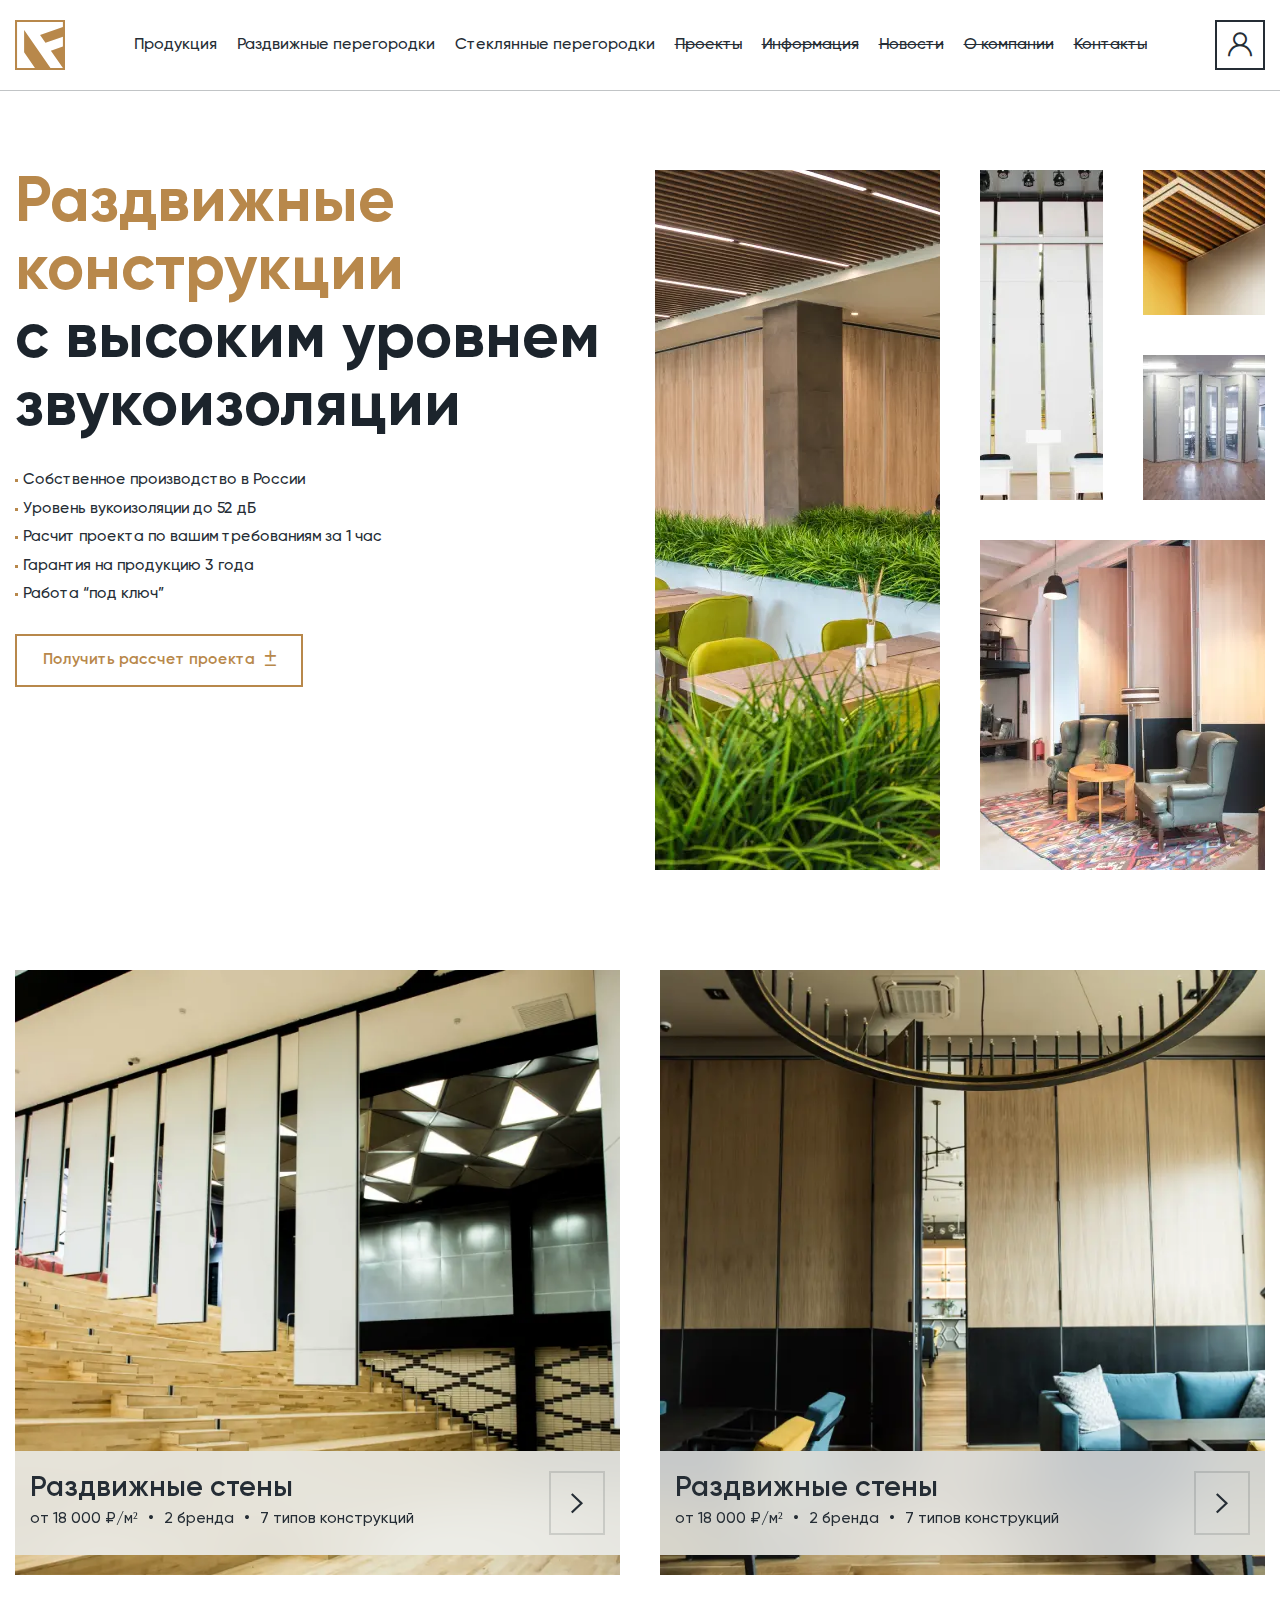
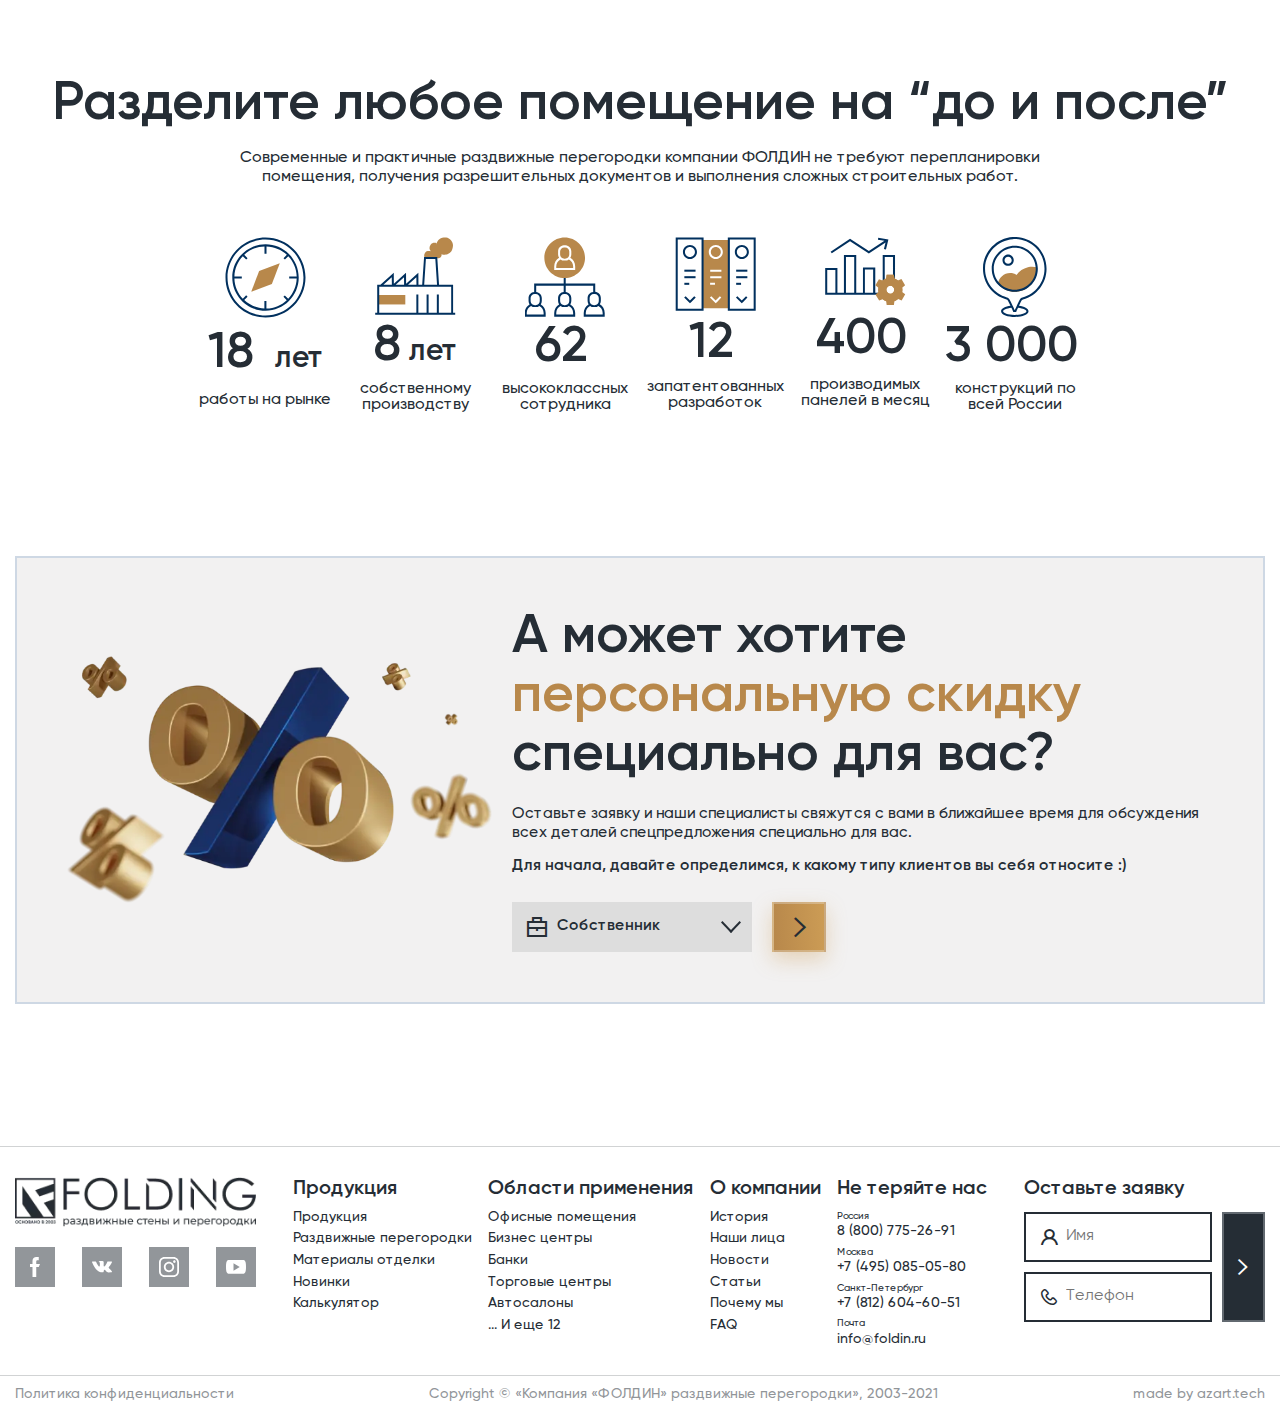
==== commit 46afb90f: "folding" ====
--- a/index.html
+++ b/index.html
@@ -6,7 +6,7 @@
 	<meta charset="UTF-8">
 	<meta name="format-detection" content="telephone=no">
 	<!-- <style>body{opacity: 0;}</style> -->
-	<link rel="stylesheet" href="css/style.css">
+	<link rel="stylesheet" href="css/style.min.css?_v=20220410051701">
 	<link rel="shortcut icon" href="favicon.ico">
 	<!-- <meta name="robots" content="noindex, nofollow"> -->
 	<meta name="viewport" content="width=device-width, initial-scale=1.0">
@@ -15,6 +15,273 @@
 <body>
 	<div class="wrapper">
 		<header class="header">
+			<!-- <div class="header__start-page page-start">
+		<div class="page-nav__arrow arrow-nav">
+			<div class="arrow-nav__body arrow-left">
+				<a class="arrow-nav__button" href="#">
+					<img src="img/iconsfont/left-button.svg" alt="">
+				</a>
+			</div>
+		</div>
+		<div class="page-start__main page-main">
+			<div class="page-main__block">
+				<div class="page-start__head page-head">
+					<div class="page-head__row start-menu">
+						<div class="start-menu__burger">
+							<button type="button" class="page-head__burger page-burger"><span></span></button>
+							<div class="page-head__contact contact-page">
+								<span class="contact-page__border border"></span>
+							</div>
+							<a href="#" class="page-head__user _icon-user"></a>
+						</div>
+					</div>
+				</div>
+				<div class="page-main__body">
+					<div class="page-main__body__collumn">
+						<div class="page-main__logo">
+							<img src="img/logo-start-page.svg" alt="">
+						</div>
+						<div class="start-menu__body start-body">
+							<div class="start-body__container">
+								<div class="start-body__list start-list">
+									<div class="start-list__item start-list__production production-list">
+										<h3 class="production-list__title">Продукция</h3>
+										<div class="production-list__body body-producrion">
+											<h4 class="body-producrion__title _icon-left-button">Раздвижные стены</h4>
+											<ul class="body-producrion__list">
+												<li class="body-producrion__link">
+													<a href="#">Раздвижная стена NORMA</a>
+												</li>
+												<li class="body-producrion__link">
+													<a href="#">Стеклянные раздвижные стены President</a>
+												</li>
+												<li class="body-producrion__link">
+													<a href="#">Полуавтоматические стены NORMA Новинка </a>
+												</li>
+												<li class="body-producrion__link">
+													<a href="#">Огнеупорные стены NORMA</a>
+												</li>
+												<li class="body-producrion__link">
+													<a href="#">Разборные раздвижные стены NORMA Новинка </a>
+												</li>
+											</ul>
+										</div>
+										<div class="production-list__body body-producrion">
+											<h4 class="body-producrion__title _icon-rigth-button">Раздвижные перегородки</h4>
+											<ul class="body-producrion__list">
+												<li class="body-producrion__link">
+													<a href="#">Раздвижные перегородки Winab</a>
+												</li>
+												<li class="body-producrion__link">
+													<a href="#">Стеклянные раздвижные перегородки Scan-Mikael</a>
+												</li>
+												<li class="body-producrion__link">
+													<a href="#">Раздвижные перегородки Norma</a>
+												</li>
+												<li class="body-producrion__link">
+													<a href="#">Раздвижные перегородки Norma Потолочный трек</a>
+												</li>
+												<li class="body-producrion__link">
+													<a href="#">Раздвижные перегородки Norma Напольно-потолочный трек</a>
+												</li>
+												<li class="body-producrion__link">
+													<a href="#">Раздвижные перегородки Norma огнеупорные</a>
+												</li>
+											</ul>
+										</div>
+										<a href="#"
+											class="production-link__matetials body-producrion__title _icon-materials">Материалы
+											отделки</a>
+										<a href="#" class="production-link__news body-producrion__title _icon-new">Новинки</a>
+										<a href="#"
+											class="production-link__calculator body-producrion__title _icon-calculator">Калькулятор</a>
+									</div>
+									<div class="start-list__item start-list__area">
+										<h3 class="production-list__title">Области применения</h3>
+										<ul class="body-producrion__list">
+											<li class="body-producrion__link">
+												<a href="#">Офисы</a>
+											</li>
+											<li class="body-producrion__link">
+												<a href="#">Переговорные</a>
+											</li>
+											<li class="body-producrion__link">
+												<a href="#">Кабинеты руководителя</a>
+											</li>
+											<li class="body-producrion__link">
+												<a href="#">Конференц. залы</a>
+											</li>
+											<li class="body-producrion__link">
+												<a href="#">Бизнес центры</a>
+											</li>
+											<li class="body-producrion__link">
+												<a href="#">Банки</a>
+											</li>
+											<li class="body-producrion__link">
+												<a href="#">Торговые центры</a>
+											</li>
+											<li class="body-producrion__link">
+												<a href="#">Автосалоны</a>
+											</li>
+											<li class="body-producrion__link">
+												<a href="#"></a>
+											</li>
+											<li class="body-producrion__link">
+												<a href="#">Медицина</a>
+											</li>
+											<li class="body-producrion__link">
+												<a href="#">Гостиницы</a>
+											</li>
+											<li class="body-producrion__link">
+												<a href="#">Рестораны</a>
+											</li>
+											<li class="body-producrion__link">
+												<a href="#">Концертные залы</a>
+											</li>
+											<li class="body-producrion__link">
+												<a href="#">Спортивные залы</a>
+											</li>
+											<li class="body-producrion__link">
+												<a href="#">Танцевальные студии</a>
+											</li>
+											<li class="body-producrion__link">
+												<a href="#">Детские сады</a>
+											</li>
+											<li class="body-producrion__link">
+												<a href="#">Школы</a>
+											</li>
+											<li class="body-producrion__link">
+												<a href="#">Жилые помещения</a>
+											</li>
+											<li class="body-producrion__link">
+												<a href="#">И другие..</a>
+											</li>
+										</ul>
+									</div>
+									<div class="start-list__item start-list__more">
+										<div class="start-list__projets">
+											<h4 class="list-more__title production-list__title">Проекты</h4>
+											<ul class="list-more__list">
+												<li class="list-more__link">
+													<a href="#">Фотографии</a>
+												</li>
+												<li class="list-more__link">
+													<a href="#">Видеоролики</a>
+												</li>
+											</ul>
+										</div>
+										<div class="start-list__info">
+											<h4 class="list-more__title production-list__title">Информация</h4>
+											<ul class="list-more__list">
+												<li class="list-more__link">
+													<a href="#">Контакты</a>
+												</li>
+												<li class="list-more__link">
+													<a href="#">Доставка</a>
+												</li>
+												<li class="list-more__link">
+													<a href="#">Гарантии и сертификаты</a>
+												</li>
+												<li class="list-more__link">
+													<a href="#">Как мы работаем</a>
+												</li>
+												<li class="list-more__link">
+													<a href="#">Отзывы</a>
+												</li>
+												<li class="list-more__link">
+													<a href="#">Вакансии</a>
+												</li>
+											</ul>
+										</div>
+										<div class="start-list__about">
+											<h4 class="list-more__title production-list__title">О компании</h4>
+											<ul class="list-more__list">
+												<li class="list-more__link">
+													<a href="#">История</a>
+												</li>
+												<li class="list-more__link">
+													<a href="#">Наши лица</a>
+												</li>
+												<li class="list-more__link">
+													<a href="#">Новости</a>
+												</li>
+												<li class="list-more__link">
+													<a href="#">Почему мы</a>
+												</li>
+												<li class="list-more__link">
+													<a href="#">Статьи</a>
+												</li>
+												<li class="list-more__link">
+													<a href="#">FAQ</a>
+												</li>
+											</ul>
+										</div>
+									</div>
+									<div class="start-list__item start-list__lastnews">
+										<h3 class="production-list__title">Последние
+											новости</h3>
+										<div class="burger-catalog__img">
+											<picture><source srcset="img/last-news/news1.webp"type="image/webp"><img src="img/last-news/news1.jpg" alt=""></picture>
+											<div class="burger-catalog__about">Расширение продукции
+												в каталоге</div>
+										</div>
+										<div class="burger-catalog__img">
+											<picture><source srcset="img/last-news/news2.webp"type="image/webp"><img src="img/last-news/news2.jpg" alt=""></picture>
+											<div class="burger-catalog__about">Открываем вакансии</div>
+										</div>
+										<div class="burger-catalog__img">
+											<picture><source srcset="img/last-news/news3.webp"type="image/webp"><img src="img/last-news/news3.jpg" alt=""></picture>
+											<div class="burger-catalog__about">Осенние скидки до 50%</div>
+										</div>
+									</div>
+								</div>
+							</div>
+						</div>
+						<div class="page-main__contact page-contact">
+							<a data-da=".page-head__contact,991.98,0" href="mailto:info@foldin.ru"
+								class="page-contact__mail">info@foldin.ru</a>
+							<span class="border border_none"></span>
+							<a data-da=".page-head__contact,991.98,2" href="tel:+78126046051" class="page-contact__phone">+7
+								(812) 604-60-51</a>
+						</div>
+					</div>
+				</div>
+				<div class="page__button">
+					<div class="page__button-nav">
+						<div class="page__button-nav__collumn">
+							<div class="nav__button-body">
+								<a class="arrow-nav__button" href="#">
+									<img src="img/iconsfont/left-button.svg" alt="">
+								</a>
+								<div class="arrow-button__text">Раздвижные стены</div>
+							</div>
+							<div class="nav__button-body">
+								<a class="arrow-nav__button" href="#">
+									<img src="img/iconsfont/rigth-button.svg" alt="">
+								</a>
+								<div class="arrow-button__text">Раздвижные перегородки</div>
+							</div>
+						</div>
+					</div>
+					<div class="page-main__arrow arrow-main">
+						<div class="arrow-main__footer">
+							<a class="arrow-main__button _icon-arrow" href="#">
+								<img src="img/iconsfont/arrow-button.svg" alt="">
+							</a>
+							<div class="arrow-main__more">Подробнее о нас</div>
+						</div>
+					</div>
+				</div>
+			</div>
+		</div>
+		<div class="page-nav__arrow arrow-nav">
+			<div class="arrow-nav__body arrow-right">
+				<a class="arrow-nav__button" href="#">
+					<img src="img/iconsfont/rigth-button.svg" alt="">
+				</a>
+			</div>
+		</div>
+	</div> -->
 			<div class="header__main main-header">
 				<div class="header__menu menu">
 					<div class="header__burger burger-menu">
@@ -24,36 +291,24 @@
 						<div class="menu__list">
 							<div class="catalog__burger burger-catalog">
 								<div class="burger-catalog__section">
-									<a href="product.html"
-										class="catalog__item catalog-item__first _icon-arrow-left">Продукция</a>
-									<a href="product-section.html" class="link-open catalog__item _icon-arrow-left">Раздвижные
-										перегородки</a>
-									<a href="glass-partition.html" class="link-open catalog__item _icon-arrow-left">Стеклянные
-										перегородки</a>
+									<a href="product.html" class="catalog__item catalog-item__first _icon-arrow-left">Продукция</a>
+									<a href="product-section.html" class="link-open catalog__item _icon-arrow-left">Раздвижные перегородки</a>
+									<a href="glass-partition.html" class="link-open catalog__item _icon-arrow-left">Стеклянные перегородки</a>
 									<a href="" class="catalog__item _icon-arrow-left">Информация</a>
 									<a href="" class="catalog__item _icon-arrow-left">О компании</a>
 									<div class="catalog__item-news">
 										<a href="" class="catalog__item catalog__item-link _icon-arrow-left">Последние новости</a>
 										<div class="burger-catalog__img">
-											<picture>
-												<source srcset="img/last-news/news1.webp" type="image/webp"><img
-													src="img/last-news/news1.jpg" alt="">
-											</picture>
+											<picture><source srcset="img/last-news/news1.webp"type="image/webp"><img src="img/last-news/news1.jpg" alt=""></picture>
 											<div class="burger-catalog__about">Расширение продукции
 												в каталоге</div>
 										</div>
 										<div class="burger-catalog__img">
-											<picture>
-												<source srcset="img/last-news/news2.webp" type="image/webp"><img
-													src="img/last-news/news2.jpg" alt="">
-											</picture>
+											<picture><source srcset="img/last-news/news2.webp"type="image/webp"><img src="img/last-news/news2.jpg" alt=""></picture>
 											<div class="burger-catalog__about">Открываем вакансии</div>
 										</div>
 										<div class="burger-catalog__img">
-											<picture>
-												<source srcset="img/last-news/news3.webp" type="image/webp"><img
-													src="img/last-news/news3.jpg" alt="">
-											</picture>
+											<picture><source srcset="img/last-news/news3.webp"type="image/webp"><img src="img/last-news/news3.jpg" alt=""></picture>
 											<div class="burger-catalog__about">Осенние скидки до 50%</div>
 										</div>
 									</div>
@@ -128,8 +383,7 @@
 														</ul>
 													</div>
 													<div class="drop-catalog__list-body">
-														<h4 class="drop-catalog__title _icon-materials" href="#">Материалы отделки
-														</h4>
+														<h4 class="drop-catalog__title _icon-materials" href="#">Материалы отделки</h4>
 														<h4 class="drop-catalog__title _icon-new" href="#">Новинки</h4>
 													</div>
 												</div>
@@ -183,34 +437,19 @@
 						</div>
 						<div class="body-first__image image-first">
 							<div class="image-first__block img__block-big">
-								<picture>
-									<source srcset="img/first-page/green.webp" type="image/webp"><img
-										src="img/first-page/green.jpg" alt="" class="body-first__green">
-								</picture>
+								<picture><source srcset="img/first-page/green.webp"type="image/webp"><img src="img/first-page/green.jpg" alt="" class="body-first__green"></picture>
 							</div>
 							<div class="image-first__block img__block-long">
-								<picture>
-									<source srcset="img/first-page/tree.webp" type="image/webp"><img
-										src="img/first-page/tree.jpg" alt="" class="body-first__tree">
-								</picture>
+								<picture><source srcset="img/first-page/tree.webp"type="image/webp"><img src="img/first-page/tree.jpg" alt="" class="body-first__tree"></picture>
 							</div>
 							<div class="image-first__block">
-								<picture>
-									<source srcset="img/first-page/light.webp" type="image/webp"><img
-										src="img/first-page/light.jpg" alt="" class="body-first__light">
-								</picture>
+								<picture><source srcset="img/first-page/light.webp"type="image/webp"><img src="img/first-page/light.jpg" alt="" class="body-first__light"></picture>
 							</div>
 							<div class="image-first__block">
-								<picture>
-									<source srcset="img/first-page/window.webp" type="image/webp"><img
-										src="img/first-page/window.jpg" alt="" class="body-first__window">
-								</picture>
+								<picture><source srcset="img/first-page/window.webp"type="image/webp"><img src="img/first-page/window.jpg" alt="" class="body-first__window"></picture>
 							</div>
 							<div class="image-first__block first-image__main">
-								<picture>
-									<source srcset="img/first-page/chair.webp" type="image/webp"><img
-										src="img/first-page/chair.jpg" alt="" class="body-first__chair">
-								</picture>
+								<picture><source srcset="img/first-page/chair.webp"type="image/webp"><img src="img/first-page/chair.jpg" alt="" class="body-first__chair"></picture>
 							</div>
 						</div>
 					</div>
@@ -222,10 +461,7 @@
 					<div class="variant__body body-variant">
 						<div class="body-variant__row">
 							<div class="body-variant__item">
-								<picture>
-									<source srcset="img/first-page/stairs.webp" type="image/webp"><img
-										src="img/first-page/stairs.jpg" alt="picture" class="body-variant__image">
-								</picture>
+								<picture><source srcset="img/first-page/stairs.webp"type="image/webp"><img src="img/first-page/stairs.jpg" alt="picture" class="body-variant__image"></picture>
 								<div class="body-variant__about">
 									<div class="body-variant__text">
 										<h4 class="body-variant__title">Раздвижные стены</h4>
@@ -241,10 +477,7 @@
 								</div>
 							</div>
 							<div class="body-variant__item">
-								<picture>
-									<source srcset="img/first-page/big-door.webp" type="image/webp"><img
-										src="img/first-page/big-door.jpg" alt="picture" class="body-variant__image">
-								</picture>
+								<picture><source srcset="img/first-page/big-door.webp"type="image/webp"><img src="img/first-page/big-door.jpg" alt="picture" class="body-variant__image"></picture>
 								<div class="body-variant__about">
 									<div class="body-variant__text">
 										<h4 class="body-variant__title">Раздвижные стены</h4>
@@ -328,29 +561,11 @@
 					</div>
 				</div>
 			</section>
-			<section class="areas">
-				<div class="areas__container">
-					<div class="areas__body body-areas">
-						<div class="body-areas__about">
-							<h4 class="body-first__title"><span>Самые разные</span><br>области применения</h4>
-							<div class="body-areas__text">
-								<p>Мы применяем уникальную систему потолочных треков, парковочных зон и роликов. Все это
-									обеспечивает плавное и абсолютно бесшумное перемещение панелей.</p>
-								<p>Раздвижные перегородки и стены изготавливаются на заказ в зависимости от типа помещения и
-									индивидуальных требований заказчика.</p>
-							</div>
-							<button class="body-first__button _icon-arrow-left">Перейти в раздел проектов</button>
-						</div>
-					</div>
-				</div>
-			</section>
 			<section class="sale">
 				<div class="sale__container">
 					<div class="sale__body body-sale">
 						<div class="body-sale__img">
-							<picture>
-								<source srcset="img/procent.webp" type="image/webp"><img src="img/procent.png" alt="picture">
-							</picture>
+							<picture><source srcset="img/procent.webp"type="image/webp"><img src="img/procent.png" alt="picture"></picture>
 						</div>
 						<div class="body-sale__item">
 							<div class="body-sale__title">А может хотите <span>персональную скидку</span> специально для вас?
@@ -362,18 +577,15 @@
 							<div class="body-sale__button">
 								<form>
 									<div id="deviceready" class="__select" data-state="">
-										<svg width="12" height="20" viewBox="0 0 12 20" fill="none"
-											xmlns="http://www.w3.org/2000/svg">
+										<svg width="12" height="20" viewBox="0 0 12 20" fill="none" xmlns="http://www.w3.org/2000/svg">
 											<path d="M1.5 20L0 18.5714L10.5 8.57142L12 9.99999L1.5 20Z" fill="#252D35" />
-											<path d="M3.08515e-05 1.42857L1.50003 0L12 9.99999L10.5 11.4286L3.08515e-05 1.42857Z"
-												fill="#252D35" />
+											<path d="M3.08515e-05 1.42857L1.50003 0L12 9.99999L10.5 11.4286L3.08515e-05 1.42857Z" fill="#252D35" />
 										</svg>
 										<div class="suitcase__body suitcase _icon-suincase">
 											<div class="suitcase__item" data-default="Option 0">Собственник</div>
 										</div>
 										<div class="__select__content">
-											<input id="singleSelect0" class="__select__input" type="radio" name="singleSelect"
-												checked />
+											<input id="singleSelect0" class="__select__input" type="radio" name="singleSelect" checked />
 											<label for="singleSelect0" class="__select__label">Собственник</label>
 											<input id="singleSelect1" class="__select__input" type="radio" name="singleSelect" />
 											<label for="singleSelect1" class="__select__label">Собственник 1</label>
@@ -399,51 +611,33 @@
 					<div class="footer__body body-footer">
 						<div class="body-footer__logo logo-body">
 							<div class="logo-body__img">
-								<picture>
-									<source srcset="img/logo.webp" type="image/webp"><img src="img/logo.png" alt="">
-								</picture>
+								<picture><source srcset="img/logo.webp"type="image/webp"><img src="img/logo.png" alt=""></picture>
 							</div>
 							<ul class="logo-body__list">
 								<a data-tippy-content="Facebook" href="#" class="logo-body__link">
-									<svg width="40" height="40" viewBox="0 0 40 40" fill="none"
-										xmlns="http://www.w3.org/2000/svg">
+									<svg width="40" height="40" viewBox="0 0 40 40" fill="none" xmlns="http://www.w3.org/2000/svg">
 										<path opacity="0.5" d="M0 0H40V40H0V0Z" fill="#252D35" />
-										<path
-											d="M21.25 16.875V14.375C21.25 13.685 21.81 13.125 22.5 13.125H23.75V10H21.25C19.1788 10 17.5 11.6788 17.5 13.75V16.875H15V20H17.5V30H21.25V20H23.75L25 16.875H21.25Z"
-											fill="white" />
+										<path d="M21.25 16.875V14.375C21.25 13.685 21.81 13.125 22.5 13.125H23.75V10H21.25C19.1788 10 17.5 11.6788 17.5 13.75V16.875H15V20H17.5V30H21.25V20H23.75L25 16.875H21.25Z" fill="white" />
 									</svg>
 								</a>
 								<a data-tippy-content="VKontakte" href="#" class="logo-body__link">
-									<svg width="40" height="40" viewBox="0 0 40 40" fill="none"
-										xmlns="http://www.w3.org/2000/svg">
+									<svg width="40" height="40" viewBox="0 0 40 40" fill="none" xmlns="http://www.w3.org/2000/svg">
 										<rect opacity="0.5" width="40" height="40" fill="#252D35" />
-										<path
-											d="M29.8217 24.1784C29.768 24.0883 29.4355 23.3658 27.8353 21.8807C26.1602 20.3256 26.3852 20.5781 28.4029 17.8891C29.6317 16.2515 30.123 15.2514 29.9692 14.8239C29.823 14.4164 28.9192 14.5239 28.9192 14.5239L25.9139 14.5414C25.9139 14.5414 25.6914 14.5114 25.5252 14.6102C25.3639 14.7077 25.2601 14.9327 25.2601 14.9327C25.2601 14.9327 24.7839 16.2003 24.1488 17.2778C22.81 19.5518 22.2737 19.6718 22.0549 19.5305C21.5461 19.2017 21.6736 18.2079 21.6736 17.5029C21.6736 15.299 22.0074 14.3801 21.0223 14.1426C20.6948 14.0639 20.4548 14.0114 19.6185 14.0026C18.5459 13.9914 17.6371 14.0064 17.1233 14.2576C16.7808 14.4251 16.517 14.7989 16.6783 14.8202C16.877 14.8464 17.3271 14.9414 17.5658 15.2664C17.8746 15.6852 17.8634 16.6278 17.8634 16.6278C17.8634 16.6278 18.0409 19.2217 17.4496 19.5443C17.0433 19.7655 16.487 19.3142 15.2932 17.2503C14.6819 16.194 14.2193 15.0252 14.2193 15.0252C14.2193 15.0252 14.1306 14.8077 13.9718 14.6914C13.7793 14.5501 13.5093 14.5051 13.5093 14.5051L10.6516 14.5226C10.6516 14.5226 10.2228 14.5351 10.0653 14.7214C9.92527 14.8877 10.054 15.2302 10.054 15.2302C10.054 15.2302 12.2917 20.4643 14.8244 23.1033C17.1483 25.5222 19.786 25.3634 19.786 25.3634H20.9811C20.9811 25.3634 21.3424 25.3234 21.5261 25.1247C21.6961 24.9422 21.6899 24.5996 21.6899 24.5996C21.6899 24.5996 21.6661 22.9958 22.4112 22.7595C23.145 22.527 24.0876 24.3096 25.0864 24.9959C25.8414 25.5147 26.4152 25.4009 26.4152 25.4009L29.0867 25.3634C29.0867 25.3634 30.4843 25.2772 29.8217 24.1784Z"
-											fill="white" />
+										<path d="M29.8217 24.1784C29.768 24.0883 29.4355 23.3658 27.8353 21.8807C26.1602 20.3256 26.3852 20.5781 28.4029 17.8891C29.6317 16.2515 30.123 15.2514 29.9692 14.8239C29.823 14.4164 28.9192 14.5239 28.9192 14.5239L25.9139 14.5414C25.9139 14.5414 25.6914 14.5114 25.5252 14.6102C25.3639 14.7077 25.2601 14.9327 25.2601 14.9327C25.2601 14.9327 24.7839 16.2003 24.1488 17.2778C22.81 19.5518 22.2737 19.6718 22.0549 19.5305C21.5461 19.2017 21.6736 18.2079 21.6736 17.5029C21.6736 15.299 22.0074 14.3801 21.0223 14.1426C20.6948 14.0639 20.4548 14.0114 19.6185 14.0026C18.5459 13.9914 17.6371 14.0064 17.1233 14.2576C16.7808 14.4251 16.517 14.7989 16.6783 14.8202C16.877 14.8464 17.3271 14.9414 17.5658 15.2664C17.8746 15.6852 17.8634 16.6278 17.8634 16.6278C17.8634 16.6278 18.0409 19.2217 17.4496 19.5443C17.0433 19.7655 16.487 19.3142 15.2932 17.2503C14.6819 16.194 14.2193 15.0252 14.2193 15.0252C14.2193 15.0252 14.1306 14.8077 13.9718 14.6914C13.7793 14.5501 13.5093 14.5051 13.5093 14.5051L10.6516 14.5226C10.6516 14.5226 10.2228 14.5351 10.0653 14.7214C9.92527 14.8877 10.054 15.2302 10.054 15.2302C10.054 15.2302 12.2917 20.4643 14.8244 23.1033C17.1483 25.5222 19.786 25.3634 19.786 25.3634H20.9811C20.9811 25.3634 21.3424 25.3234 21.5261 25.1247C21.6961 24.9422 21.6899 24.5996 21.6899 24.5996C21.6899 24.5996 21.6661 22.9958 22.4112 22.7595C23.145 22.527 24.0876 24.3096 25.0864 24.9959C25.8414 25.5147 26.4152 25.4009 26.4152 25.4009L29.0867 25.3634C29.0867 25.3634 30.4843 25.2772 29.8217 24.1784Z" fill="white" />
 									</svg>
 								</a>
 								<a data-tippy-content="Instagram" href="#" class="logo-body__link">
-									<svg width="40" height="40" viewBox="0 0 40 40" fill="none"
-										xmlns="http://www.w3.org/2000/svg">
+									<svg width="40" height="40" viewBox="0 0 40 40" fill="none" xmlns="http://www.w3.org/2000/svg">
 										<rect opacity="0.5" width="40" height="40" fill="#252D35" />
-										<path
-											d="M24.4806 10H15.5192C12.4759 10 10 12.476 10 15.5193V24.4807C10 27.5241 12.4759 30 15.5192 30H24.4806C27.5241 30 30 27.524 30 24.4807V15.5193C30.0001 12.476 27.5241 10 24.4806 10ZM28.2256 24.4807C28.2256 26.5456 26.5456 28.2255 24.4807 28.2255H15.5192C13.4544 28.2256 11.7745 26.5456 11.7745 24.4807V15.5193C11.7745 13.4545 13.4544 11.7745 15.5192 11.7745H24.4806C26.5455 11.7745 28.2255 13.4545 28.2255 15.5193L28.2256 24.4807Z"
-											fill="white" />
-										<path
-											d="M20 14.8468C17.1583 14.8468 14.8465 17.1586 14.8465 20.0003C14.8465 22.8418 17.1583 25.1535 20 25.1535C22.8417 25.1535 25.1535 22.8418 25.1535 20.0003C25.1535 17.1586 22.8417 14.8468 20 14.8468ZM20 23.3789C18.1369 23.3789 16.621 21.8632 16.621 20.0001C16.621 18.1369 18.1368 16.6211 20 16.6211C21.8632 16.6211 23.379 18.1369 23.379 20.0001C23.379 21.8632 21.8631 23.3789 20 23.3789Z"
-											fill="white" />
-										<path
-											d="M25.3696 13.3421C25.0277 13.3421 24.6919 13.4805 24.4504 13.723C24.2078 13.9643 24.0683 14.3003 24.0683 14.6434C24.0683 14.9854 24.2079 15.3212 24.4504 15.5638C24.6918 15.8051 25.0277 15.9447 25.3696 15.9447C25.7127 15.9447 26.0475 15.8051 26.29 15.5638C26.5325 15.3212 26.6709 14.9853 26.6709 14.6434C26.6709 14.3003 26.5325 13.9643 26.29 13.723C26.0487 13.4805 25.7127 13.3421 25.3696 13.3421Z"
-											fill="white" />
+										<path d="M24.4806 10H15.5192C12.4759 10 10 12.476 10 15.5193V24.4807C10 27.5241 12.4759 30 15.5192 30H24.4806C27.5241 30 30 27.524 30 24.4807V15.5193C30.0001 12.476 27.5241 10 24.4806 10ZM28.2256 24.4807C28.2256 26.5456 26.5456 28.2255 24.4807 28.2255H15.5192C13.4544 28.2256 11.7745 26.5456 11.7745 24.4807V15.5193C11.7745 13.4545 13.4544 11.7745 15.5192 11.7745H24.4806C26.5455 11.7745 28.2255 13.4545 28.2255 15.5193L28.2256 24.4807Z" fill="white" />
+										<path d="M20 14.8468C17.1583 14.8468 14.8465 17.1586 14.8465 20.0003C14.8465 22.8418 17.1583 25.1535 20 25.1535C22.8417 25.1535 25.1535 22.8418 25.1535 20.0003C25.1535 17.1586 22.8417 14.8468 20 14.8468ZM20 23.3789C18.1369 23.3789 16.621 21.8632 16.621 20.0001C16.621 18.1369 18.1368 16.6211 20 16.6211C21.8632 16.6211 23.379 18.1369 23.379 20.0001C23.379 21.8632 21.8631 23.3789 20 23.3789Z" fill="white" />
+										<path d="M25.3696 13.3421C25.0277 13.3421 24.6919 13.4805 24.4504 13.723C24.2078 13.9643 24.0683 14.3003 24.0683 14.6434C24.0683 14.9854 24.2079 15.3212 24.4504 15.5638C24.6918 15.8051 25.0277 15.9447 25.3696 15.9447C25.7127 15.9447 26.0475 15.8051 26.29 15.5638C26.5325 15.3212 26.6709 14.9853 26.6709 14.6434C26.6709 14.3003 26.5325 13.9643 26.29 13.723C26.0487 13.4805 25.7127 13.3421 25.3696 13.3421Z" fill="white" />
 									</svg>
 								</a>
 								<a data-tippy-content="YouTube" href="#" class="logo-body__link">
-									<svg width="40" height="40" viewBox="0 0 40 40" fill="none"
-										xmlns="http://www.w3.org/2000/svg">
+									<svg width="40" height="40" viewBox="0 0 40 40" fill="none" xmlns="http://www.w3.org/2000/svg">
 										<rect opacity="0.5" width="40" height="40" fill="#252D35" />
-										<path
-											d="M29.15 14.325C28.6075 13.36 28.0187 13.1825 26.82 13.115C25.6225 13.0338 22.6112 13 20.0025 13C17.3887 13 14.3762 13.0338 13.18 13.1138C11.9837 13.1825 11.3937 13.3587 10.8462 14.325C10.2875 15.2887 10 16.9488 10 19.8713C10 19.8738 10 19.875 10 19.875C10 19.8775 10 19.8788 10 19.8788V19.8813C10 22.7913 10.2875 24.4637 10.8462 25.4175C11.3937 26.3825 11.9825 26.5575 13.1788 26.6388C14.3763 26.7087 17.3887 26.75 20.0025 26.75C22.6112 26.75 25.6225 26.7087 26.8212 26.64C28.02 26.5587 28.6088 26.3838 29.1513 25.4188C29.715 24.465 30 22.7925 30 19.8825C30 19.8825 30 19.8788 30 19.8763V19.8725C30 16.9488 29.715 15.2887 29.15 14.325ZM17.5 23.625V16.125L23.75 19.875L17.5 23.625Z"
-											fill="white" />
+										<path d="M29.15 14.325C28.6075 13.36 28.0187 13.1825 26.82 13.115C25.6225 13.0338 22.6112 13 20.0025 13C17.3887 13 14.3762 13.0338 13.18 13.1138C11.9837 13.1825 11.3937 13.3587 10.8462 14.325C10.2875 15.2887 10 16.9488 10 19.8713C10 19.8738 10 19.875 10 19.875C10 19.8775 10 19.8788 10 19.8788V19.8813C10 22.7913 10.2875 24.4637 10.8462 25.4175C11.3937 26.3825 11.9825 26.5575 13.1788 26.6388C14.3763 26.7087 17.3887 26.75 20.0025 26.75C22.6112 26.75 25.6225 26.7087 26.8212 26.64C28.02 26.5587 28.6088 26.3838 29.1513 25.4188C29.715 24.465 30 22.7925 30 19.8825C30 19.8825 30 19.8788 30 19.8763V19.8725C30 16.9488 29.715 15.2887 29.15 14.325ZM17.5 23.625V16.125L23.75 19.875L17.5 23.625Z" fill="white" />
 									</svg>
 
 								</a>
@@ -534,8 +728,20 @@
 			</div>
 		</footer>
 	</div>
-	<script src="js/app.min.js?_v=20220319033411"></script>
-	<script src="https://ajax.googleapis.com/ajax/libs/jquery/3.5.1/jquery.min.js?_v=20220319033411"></script>
+	<!-- 
+<div id="popup" aria-hidden="true" class="popup">
+	<div class="popup__wrapper">
+		<div class="popup__content">
+			<button data-close type="button" class="popup__close">Закрыть</button>
+			<div class="popup__text">
+			</div>
+		</div>
+	</div>
+</div>
+ -->
+
+	<script src="js/app.min.js?_v=20220410051701"></script>
+	<script src="https://ajax.googleapis.com/ajax/libs/jquery/3.5.1/jquery.min.js?_v=20220410051701"></script>
 </body>
 
 </html>--- a/css/style.min.css
+++ b/css/style.min.css
@@ -0,0 +1 @@
+@charset "UTF-8";@font-face{font-family:Gilroy;font-display:swap;src:url(../fonts/Gilroy-Bold.woff2) format("woff2"),url(../fonts/Gilroy-Bold.woff) format("woff");font-weight:700;font-style:normal}@font-face{font-family:Gilroy;font-display:swap;src:url(../fonts/Gilroy-Semibold.woff2) format("woff2"),url(../fonts/Gilroy-Semibold.woff) format("woff");font-weight:600;font-style:normal}@font-face{font-family:icons;font-display:swap;src:url(../fonts/icons.woff2) format("woff2"),url(../fonts/icons.woff) format("woff");font-weight:400;font-style:normal}@font-face{font-family:Gilroy;font-display:swap;src:url(../fonts/Gilroy-Heavy.woff2) format("woff2"),url(../fonts/Gilroy-Heavy.woff) format("woff");font-weight:800;font-style:normal}@font-face{font-family:Gilroy;font-display:swap;src:url(../fonts/Gilroy-Regular.woff2) format("woff2"),url(../fonts/Gilroy-Regular.woff) format("woff");font-weight:400;font-style:normal}@font-face{font-family:Gilroy;font-display:swap;src:url(../fonts/Gilroy-Medium.woff2) format("woff2"),url(../fonts/Gilroy-Medium.woff) format("woff");font-weight:500;font-style:normal}[class*=_icon-]:before{font-family:icons;font-style:normal;font-weight:400;font-variant:normal;text-transform:none;line-height:1;-webkit-font-smoothing:antialiased;-moz-osx-font-smoothing:grayscale}[class*=_icon-]:before{display:block}._icon-suincase:before{content:"\e900"}._icon-arrow-button:before{content:"\e901"}._icon-arrow-left:before{content:"\e902"}._icon-calculator:before{content:"\e903"}._icon-left-button:before{content:"\e904"}._icon-logo:before{content:"\e905"}._icon-mail:before{content:"\e906"}._icon-materials:before{content:"\e907"}._icon-new:before{content:"\e908"}._icon-phone:before{content:"\e909"}._icon-plus-minus:before{content:"\e90a"}._icon-rigth-button:before{content:"\e90b"}._icon-start-page-logo:before{content:"\e90c"}._icon-user-main:before{content:"\e90d"}._icon-user:before{content:"\e90e"}*{padding:0;margin:0;border:0}*,:after,:before{-webkit-box-sizing:border-box;box-sizing:border-box}body,html{height:100%;min-width:320px}body{color:#252d35;line-height:1;font-family:Gilroy;font-size:1rem;-ms-text-size-adjust:100%;-moz-text-size-adjust:100%;-webkit-text-size-adjust:100%;-webkit-font-smoothing:antialiased;-moz-osx-font-smoothing:grayscale}button,input,textarea{font-family:Gilroy;font-size:inherit}button{cursor:pointer;color:inherit;background-color:inherit}a{color:inherit}a:link,a:visited{text-decoration:none}a:hover{text-decoration:none}ul li{list-style:none}img{vertical-align:top}h1,h2,h3,h4,h5,h6{font-weight:inherit;font-size:inherit}body{font-weight:500;font-style:normal}.lock body{overflow:hidden;-ms-touch-action:none;touch-action:none}.wrapper{min-height:100%;display:-webkit-box;display:-ms-flexbox;display:flex;-webkit-box-orient:vertical;-webkit-box-direction:normal;-ms-flex-direction:column;flex-direction:column;overflow:hidden}.wrapper>main{-webkit-box-flex:1;-ms-flex:1 1 auto;flex:1 1 auto}.wrapper>*{min-width:0}::-moz-selection{background:rgba(189,41,115,.548)}::selection{background:rgba(189,41,115,.548)}::-moz-selection{background:rgba(189,41,115,.548)}::-webkit-selection{background:rgba(189,41,115,.548);color:#fff}[class*=__container]{max-width:95rem;-webkit-box-sizing:content-box;box-sizing:content-box;margin:0 auto;padding:0 .9375rem}[class*=-ibg]{position:relative}[class*=-ibg] img{position:absolute;width:100%;height:100%;top:0;left:0;-o-object-fit:cover;object-fit:cover}[class*=-ibg_contain] img{-o-object-fit:contain;object-fit:contain}.no-webp .header__start-page{background:url(../img/bg-startpage.jpg) center/cover no-repeat}.header__start-page{position:fixed;height:100%;width:100%;top:0;z-index:70;-webkit-transition:all .4s ease 0s;-o-transition:all .4s ease 0s;transition:all .4s ease 0s}.header__start-page.body_active{top:-100%}.page-start{overflow:hidden;display:-webkit-box;display:-ms-flexbox;display:flex;-webkit-box-pack:justify;-ms-flex-pack:justify;justify-content:space-between}.page-start__main{padding:0 20px;padding-top:40px}.page-main{display:-webkit-box;display:-ms-flexbox;display:flex;-webkit-box-pack:center;-ms-flex-pack:center;justify-content:center;height:100%}.page-main__block{display:-webkit-box;display:-ms-flexbox;display:flex;-webkit-box-orient:vertical;-webkit-box-direction:normal;-ms-flex-direction:column;flex-direction:column;-webkit-box-pack:justify;-ms-flex-pack:justify;justify-content:space-between}.start-menu__burger{display:-webkit-box;display:-ms-flexbox;display:flex;-webkit-box-align:center;-ms-flex-align:center;align-items:center;-webkit-box-pack:center;-ms-flex-pack:center;justify-content:center;position:relative;z-index:60}.border{display:block;margin:0 40px;width:1px;height:30px;background:#f1f5f8;opacity:.5;-webkit-backdrop-filter:blur(50px);backdrop-filter:blur(50px);border-radius:20px}.page-head__user{font-size:25px;color:#f1f5f8}.page-head__contact{font-family:Gilroy;font-weight:600;font-size:20px;line-height:25px;text-align:center;color:#f1f5f8}.page-main__logo{max-width:596px;max-height:120px}.page-main__logo img{max-height:100%;max-width:100%}.page-main__contact{margin-top:40px;font-family:Gilroy;font-weight:600;font-size:24px;line-height:29px;text-align:center;color:#f1f5f8}.page-contact{display:-webkit-box;display:-ms-flexbox;display:flex;-webkit-box-pack:center;-ms-flex-pack:center;justify-content:center}.arrow-main{margin:0 auto;display:-webkit-box;display:-ms-flexbox;display:flex;-webkit-box-pack:center;-ms-flex-pack:center;justify-content:center;-webkit-box-align:center;-ms-flex-align:center;align-items:center;min-height:70px;max-width:900px;width:100%;background:rgba(241,245,248,.2);-webkit-backdrop-filter:blur(50px);backdrop-filter:blur(50px);border-radius:40px 40px 0 0}.arrow-main__footer{text-align:center}.arrow-main__button img{width:30px;height:17px}.arrow-main__more{padding-top:10px;font-weight:600;font-size:14px;line-height:16px;text-align:center;color:#f1f5f8}.page__button-nav{display:none}.page__button-nav__collumn{display:-webkit-box;display:-ms-flexbox;display:flex;-webkit-box-pack:justify;-ms-flex-pack:justify;justify-content:space-between}.nav__button-body{display:-webkit-box;display:-ms-flexbox;display:flex;-webkit-box-align:center;-ms-flex-align:center;align-items:center;-webkit-box-pack:center;-ms-flex-pack:center;justify-content:center;-webkit-box-orient:vertical;-webkit-box-direction:normal;-ms-flex-direction:column;flex-direction:column;min-height:125px;width:100%;padding:25px 0;background:rgba(241,245,248,.2);-webkit-backdrop-filter:blur(50px);backdrop-filter:blur(50px);border-radius:26px}.nav__button-body:not(:last-child){margin-right:15px}.arrow-button__text{margin-top:10px;font-weight:600;font-size:14px;line-height:114%;text-align:center;color:#f1f5f8}.page-nav__arrow{height:100%;max-width:110px;width:100%;background:rgba(241,245,248,.2);-webkit-backdrop-filter:blur(50px);backdrop-filter:blur(50px)}.arrow-nav{display:-webkit-box;display:-ms-flexbox;display:flex;-webkit-box-pack:center;-ms-flex-pack:center;justify-content:center;-webkit-box-align:center;-ms-flex-align:center;align-items:center}.header__navigation{position:fixed;top:0;left:0;z-index:50;width:100%;background:#fff;border-bottom:1px solid #252d3548}.main-header__body{padding:20px 0 20px 0}.main-header__row{display:-webkit-box;display:-ms-flexbox;display:flex;-webkit-box-pack:justify;-ms-flex-pack:justify;justify-content:space-between;-webkit-box-align:center;-ms-flex-align:center;align-items:center;gap:30px}.main-header__logo{font-size:50px;color:#b8884b}.main-header__offers{margin:0 40px;display:-webkit-box;display:-ms-flexbox;display:flex;background:#01305e15;max-width:1340px;width:100%;padding:13px 0}.main-header__offer{width:100%;text-align:center}.main-header__offer a{font-size:20px;line-height:24px;text-align:center;color:#252d35;opacity:.5;padding:9px 0}.main-header__offer a:hover{color:#01305e;opacity:1;border:2px solid #01305e;-webkit-box-sizing:border-box;box-sizing:border-box}.main-header__user{font-size:24px}.main-header__user::before{padding:11px;border:2px solid #252d35;-webkit-box-sizing:border-box;box-sizing:border-box}.main-header__user:hover{-webkit-box-shadow:0 4px 9px 2px rgba(0,0,0,.354);box-shadow:0 4px 9px 2px rgba(0,0,0,.354)}.header__catalog{margin-top:90px;border-bottom:1px solid #252d3548}.catalog-header{padding:14px 0 12px 0}.catalog-header__body{max-width:1010px;margin:0 auto}.catalog-header__list{-webkit-box-flex:1;-ms-flex:1 1 auto;flex:1 1 auto;display:-webkit-box;display:-ms-flexbox;display:flex;gap:20px;-webkit-box-pack:center;-ms-flex-pack:center;justify-content:center;-ms-flex-wrap:wrap;flex-wrap:wrap;text-align:center;-webkit-box-align:center;-ms-flex-align:center;align-items:center}.catalog-header__link a{font-size:16px;line-height:1.1875;color:#252d35;text-decoration:line-through}.link-open{text-decoration:none!important}.link-open:hover{text-decoration:underline!important}.header__burger{position:fixed;top:0;left:0;width:100%;display:-webkit-box;display:-ms-flexbox;display:flex;-webkit-box-pack:justify;-ms-flex-pack:justify;justify-content:space-between;-webkit-box-align:center;-ms-flex-align:center;align-items:center;padding:20px;border-bottom:1px solid #252d3548;background:#fff;z-index:25}.menu__list{position:relative;top:0;left:0;z-index:35;background:rgba(214,214,215,.977);-webkit-backdrop-filter:blur(30px);backdrop-filter:blur(30px)}.menu__body{display:none}.burger-catalog__img{cursor:pointer;position:relative;margin:15px}.burger-catalog__img img{width:100%;max-height:130px;-o-object-fit:cover;object-fit:cover}.burger-catalog__img .burger-catalog__about{padding:10px;position:absolute;bottom:0;font-weight:600;font-size:16px;line-height:1.125;color:#f1f5f8}.info-catalog{margin-top:28px}.info-catalog__contact{display:-webkit-box;display:-ms-flexbox;display:flex;background:#f1f5f8;-webkit-box-align:center;-ms-flex-align:center;align-items:center}.info-catalog__item{display:-webkit-box;display:-ms-flexbox;display:flex;-webkit-box-pack:center;-ms-flex-pack:center;justify-content:center;-webkit-box-align:center;-ms-flex-align:center;align-items:center;-webkit-box-flex:1;-ms-flex:1 1 50%;flex:1 1 50%;font-weight:600;line-height:1.25;color:#252d35;padding:15px 15px}.info-catalog__item:not(:last-child){border-right:1px solid #252d3548}.info-catalog__item::before{margin-right:10px;opacity:.35}.info-catalog__item:active{-webkit-box-shadow:0 2px 10px 5px rgba(0,0,0,.253);box-shadow:0 2px 10px 5px rgba(0,0,0,.253)}.info-catalog__tel{font-size:20px}.info-catalog__tel::before{position:relative;top:-3px}.info-catalog__button{margin-top:15px;display:-webkit-box;display:-ms-flexbox;display:flex;-webkit-box-orient:horizontal;-webkit-box-direction:reverse;-ms-flex-direction:row-reverse;flex-direction:row-reverse;-webkit-box-pack:center;-ms-flex-pack:center;justify-content:center;width:100%;padding:15px;font-weight:600;line-height:1.25;color:#f1f5f8;background:-o-linear-gradient(3.07deg,#01305e 0,#084e92 100%);background:linear-gradient(86.93deg,#01305e 0,#084e92 100%);border:2px solid rgba(241,245,248,.3);-webkit-box-sizing:border-box;box-sizing:border-box;-webkit-box-shadow:0 8px 20px rgba(16,98,179,.35);box-shadow:0 8px 20px rgba(16,98,179,.35)}.info-catalog__button::before{margin-left:10px}.info-catalog__button:active{-webkit-box-shadow:0 8px 20px 10px rgba(17,97,176,.562);box-shadow:0 8px 20px 10px rgba(17,97,176,.562)}.icon-menu{display:none}.page-head__burger{display:block;position:relative;width:26px;height:21px;cursor:pointer;z-index:5}.page-head__burger span,.page-head__burger::after,.page-head__burger::before{content:"";-webkit-transition:all .3s ease 0s;-o-transition:all .3s ease 0s;transition:all .3s ease 0s;left:0;position:absolute;width:100%;height:3px;background-color:#fff}.page-head__burger::before{top:0}.page-head__burger::after{bottom:1px}.page-head__burger span{top:calc(50% - 2px)}.page-open .page-head__burger span{-webkit-transform:scale(0);-ms-transform:scale(0);transform:scale(0)}.page-open .page-head__burger::before{-webkit-transform:rotate(-45deg);-ms-transform:rotate(-45deg);transform:rotate(-45deg);top:calc(50% - 2px)}.page-open .page-head__burger::after{-webkit-transform:rotate(45deg);-ms-transform:rotate(45deg);transform:rotate(45deg);bottom:calc(50% - 1px)}.arrow-main{position:relative;cursor:pointer;z-index:5}.start-menu__body{position:fixed;width:100%;height:100%;top:0;left:-100%;-webkit-transition:left .3s ease 0s;-o-transition:left .3s ease 0s;transition:left .3s ease 0s;padding:6.875rem 1.25rem 1.25rem 1.25rem;z-index:50;overflow:auto}.start-menu__body::before{content:"";position:fixed;width:100%;left:0;top:81px;-webkit-transition:left .2s ease 0s;-o-transition:left .2s ease 0s;transition:left .2s ease 0s}.page-open .start-menu__body{left:0}.page-open .start-menu__body::before{left:0}.start-body__list{position:relative;z-index:50;background:#f1f5f8;padding:40px}.start-list{display:-webkit-box;display:-ms-flexbox;display:flex;-webkit-box-pack:justify;-ms-flex-pack:justify;justify-content:space-between}.production-list__title{font-weight:700;font-size:30px;line-height:1.2333333333;color:#252d35;opacity:.35;margin-bottom:20px}.body-producrion__title{font-weight:600;font-size:20px;line-height:1.25;color:#252d35;margin-bottom:10px;display:-webkit-box;display:-ms-flexbox;display:flex}.body-producrion__title::before{margin-right:10px}.body-producrion__list li{margin-bottom:10px}.body-producrion__link a:hover{text-decoration:underline}.production-link__matetials:hover{text-decoration:underline}.production-link__news:hover{text-decoration:underline}.production-link__calculator{margin:0;color:#b8884b}.production-link__calculator:hover{text-decoration:underline}.production-link__calculator::before{color:#01305e}.start-list__item:not(:first-child){padding-left:40px}.list-more__list li{margin-bottom:10px}.list-more__list li:hover{text-decoration:underline}.start-list__lastnews .burger-catalog__img{margin-left:0;margin-right:0}.footer{margin-top:160px}.footer-head{padding:30px 0 0 0;border-top:1px solid #252d3536;border-bottom:1px solid #252d3536}.footer__body{display:-webkit-box;display:-ms-flexbox;display:flex;-webkit-box-pack:justify;-ms-flex-pack:justify;justify-content:space-between;padding-bottom:30px}.list-body__block{margin:0 7px;display:-webkit-box;display:-ms-flexbox;display:flex;-webkit-box-orient:vertical;-webkit-box-direction:normal;-ms-flex-direction:column;flex-direction:column}.list-body__block .footer-title{max-height:100%}.body-footer__logo{display:-webkit-box;display:-ms-flexbox;display:flex;-webkit-box-orient:vertical;-webkit-box-direction:normal;-ms-flex-direction:column;flex-direction:column}.logo-body__img img{max-width:100%;max-height:100%}.logo-body__list{max-width:280px;margin-top:20px;width:100%;display:-webkit-box;display:-ms-flexbox;display:flex;-webkit-box-pack:justify;-ms-flex-pack:justify;justify-content:space-between}.logo-body__link{height:40px;width:40px;-webkit-transition:all .3s ease 0s;-o-transition:all .3s ease 0s;transition:all .3s ease 0s}.logo-body__link:hover{-webkit-transition:all .3s ease 0s;-o-transition:all .3s ease 0s;transition:all .3s ease 0s;-webkit-box-shadow:0 0 10px 2px rgba(25,27,29,.575);box-shadow:0 0 10px 2px rgba(25,27,29,.575);background-color:#252d35}.body-footer__list{-webkit-box-flex:1;-ms-flex:1 1 823px;flex:1 1 823px;display:-webkit-box;display:-ms-flexbox;display:flex;-webkit-box-pack:justify;-ms-flex-pack:justify;justify-content:space-between;margin:0 30px}.contact-body__link{display:-webkit-box;display:-ms-flexbox;display:flex;-webkit-box-orient:vertical;-webkit-box-direction:normal;-ms-flex-direction:column;flex-direction:column}.contact-body__link span{margin-bottom:6px;font-size:10px;line-height:.8333333333}.call-body__form{margin-top:10px;display:-webkit-box;display:-ms-flexbox;display:flex;-webkit-box-pack:start;-ms-flex-pack:start;justify-content:start}.input__name{margin-bottom:10px}.input-body{max-width:220px;position:relative;display:-webkit-box;display:-ms-flexbox;display:flex;-webkit-box-align:center;-ms-flex-align:center;align-items:center;-webkit-box-pack:center;-ms-flex-pack:center;justify-content:center}.input-body input{-webkit-box-flex:1;-ms-flex:1 1 auto;flex:1 1 auto;width:100%;max-width:100%;padding-left:40px;height:50px;border:2px solid #252d35;-webkit-box-sizing:border-box;box-sizing:border-box}.input-body .button-icon{position:absolute;top:0;left:10px;height:50px;width:30px}.call-body__button{color:#fff;width:50px;height:110px;margin-left:10px;background:#252d35;border:2px solid rgba(241,245,248,.3);-webkit-box-sizing:border-box;box-sizing:border-box;-webkit-transition:all .3s ease 0s;-o-transition:all .3s ease 0s;transition:all .3s ease 0s}.call-body__button:hover{-webkit-transition:all .3s ease 0s;-o-transition:all .3s ease 0s;transition:all .3s ease 0s;-webkit-transform:translate(3px,0);-ms-transform:translate(3px,0);transform:translate(3px,0);-webkit-box-shadow:0 0 10px 2px rgba(25,27,29,.575);box-shadow:0 0 10px 2px rgba(25,27,29,.575)}.footer-link{margin-top:10px;font-size:14px;line-height:.8235294118}.footer-link:hover{-webkit-transition:all .3s ease 0s;-o-transition:all .3s ease 0s;transition:all .3s ease 0s;text-decoration:underline}.footer-title{font-weight:600;font-size:20px;line-height:1.25}.footer__copy{display:-webkit-box;display:-ms-flexbox;display:flex;-webkit-box-pack:justify;-ms-flex-pack:justify;justify-content:space-between;-webkit-box-align:center;-ms-flex-align:center;align-items:center;padding:10px 0}.footer__copy .copy-body__text{font-size:14px;line-height:17px;opacity:.5}.copy-body__politic:hover{text-decoration:underline}.regisrtation-form{background:#f1f5f8;padding:15px}.regisrtation-form__burger{display:-webkit-box;display:-ms-flexbox;display:flex;-webkit-box-orient:vertical;-webkit-box-direction:normal;-ms-flex-direction:column;flex-direction:column}.form-input__burger{padding:15px;border:2px solid #252d35;-webkit-box-sizing:border-box;box-sizing:border-box;text-align:center}.form-input__burger::-webkit-input-placeholder{font-size:14px;line-height:1.2142857143;color:#252d35;opacity:.5}.form-input__burger::-moz-placeholder{font-size:14px;line-height:1.2142857143;color:#252d35;opacity:.5}.form-input__burger:-ms-input-placeholder{font-size:14px;line-height:1.2142857143;color:#252d35;opacity:.5}.form-input__burger::-ms-input-placeholder{font-size:14px;line-height:1.2142857143;color:#252d35;opacity:.5}.form-input__burger::placeholder{font-size:14px;line-height:1.2142857143;color:#252d35;opacity:.5}.form-username{margin-bottom:10px}.form-dot{position:relative;top:0;font-size:12px;line-height:1.25;color:#252d35;margin-top:15px;padding-left:30px}.form-dot::before{content:"";position:absolute;top:4px;left:0;height:15px;width:15px;background:-o-linear-gradient(3.07deg,#01305e 0,#084e92 100%);background:linear-gradient(86.93deg,#01305e 0,#084e92 100%);border:2px solid rgba(241,245,248,.233);-webkit-box-sizing:border-box;box-sizing:border-box}.form-dot span{text-decoration:underline}.form-dot span::before{content:"";position:absolute;top:10px;left:6px;height:3px;width:3px;background:#f1f5f8}.form-button{display:-webkit-box;display:-ms-flexbox;display:flex;-webkit-box-orient:horizontal;-webkit-box-direction:reverse;-ms-flex-direction:row-reverse;flex-direction:row-reverse;-webkit-box-pack:center;-ms-flex-pack:center;justify-content:center;font-weight:600;font-size:14px;line-height:1.2142857143;color:#f1f5f8}.regisrtation-form__about{margin-top:20px}.regisrtation-form__about h3{font-weight:700;font-size:30px;line-height:1.2333333333;color:#252d35;opacity:.35;margin-bottom:10px}.regisrtation-form__about p{font-size:14px;line-height:1.2142857143;color:#252d35}.regisrtation-form__about p:not(:last-child){margin-bottom:10px}.body-first{margin-top:60px;display:-webkit-box;display:-ms-flexbox;display:flex;-webkit-box-pack:justify;-ms-flex-pack:justify;justify-content:space-between;-webkit-box-align:start;-ms-flex-align:start;align-items:flex-start}.body-first__about{max-width:640px}.body-first__title{font-weight:700;font-size:70px;line-height:107%;color:#1c242c}.body-first__title span{color:#b8884b}.body-first__list{margin-top:30px}.body-first__link{line-height:1.1875;color:#252d35;position:relative;margin-left:8px}.body-first__link:not(:last-child){margin-bottom:10px}.body-first__link::before{content:"";display:block;position:absolute;left:-8px;top:8px;width:3px;height:3px;background-color:#b8884b}.body-first__button{margin-top:30px;display:-webkit-box;display:-ms-flexbox;display:flex;-webkit-box-orient:horizontal;-webkit-box-direction:reverse;-ms-flex-direction:row-reverse;flex-direction:row-reverse;-webkit-box-pack:center;-ms-flex-pack:center;justify-content:center;font-weight:600;line-height:1.25;color:#b8884b;border:2px solid #b8884b;background:#fff;padding:15px 0;-webkit-box-sizing:border-box;box-sizing:border-box;max-width:288px;width:100%;-webkit-transition:all .3s ease 0s;-o-transition:all .3s ease 0s;transition:all .3s ease 0s}.body-first__button::before{padding-left:10px}.body-first__button:hover{-webkit-transition:all .3s ease 0s;-o-transition:all .3s ease 0s;transition:all .3s ease 0s;background:#d07d1f2a;-webkit-box-shadow:0 3px 10px 2px rgba(190,130,11,.438);box-shadow:0 3px 10px 2px rgba(190,130,11,.438)}.body-first__button:hover::before{-webkit-transition:all .3s ease 0s;-o-transition:all .3s ease 0s;transition:all .3s ease 0s;-webkit-transform:translate(10px);-ms-transform:translate(10px);transform:translate(10px)}.body-first__image{display:-ms-grid;display:grid;-ms-grid-columns:(minmax(auto,160px))[4];grid-template-columns:repeat(4,minmax(auto,160px));-ms-grid-rows:(minmax(auto,145px))[4];grid-template-rows:repeat(4,minmax(auto,145px));height:100%;gap:40px}.image-first__block{-webkit-box-flex:1;-ms-flex:1 1 50%;flex:1 1 50%;position:relative}.image-first__block img{position:absolute;top:0;left:0;width:100%;height:100%;-o-object-fit:cover;object-fit:cover}.first-image__main{-ms-grid-column:3;grid-column-start:3;-ms-grid-column-span:2;grid-column-end:5;-ms-grid-row:3;grid-row-start:3;-ms-grid-row-span:2;grid-row-end:5}.img__block-big{-ms-grid-column:1;grid-column-start:1;-ms-grid-column-span:2;grid-column-end:3;-ms-grid-row:1;grid-row-start:1;-ms-grid-row-span:4;grid-row-end:5}.img__block-long{-ms-grid-column:3;grid-column-start:3;-ms-grid-column-span:0;grid-column-end:3;-ms-grid-row:1;grid-row-start:1;-ms-grid-row-span:2;grid-row-end:3}.variant{margin-top:100px}.body-variant__row{display:-webkit-box;display:-ms-flexbox;display:flex;-webkit-box-pack:justify;-ms-flex-pack:justify;justify-content:space-between}.body-variant__item{position:relative;top:0;left:0}.body-variant__item:not(:last-child){margin-right:40px}.body-variant__image{-webkit-box-flex:1;-ms-flex:1 1 auto;flex:1 1 auto;max-height:100%;max-width:100%}.body-variant__about{-webkit-box-flex:1;-ms-flex:1 1 700px;flex:1 1 700px;position:absolute;bottom:20px;width:100%;background:rgba(241,245,248,.8);-webkit-backdrop-filter:blur(30px);backdrop-filter:blur(30px);display:-webkit-box;display:-ms-flexbox;display:flex;-webkit-box-pack:justify;-ms-flex-pack:justify;justify-content:space-between;-webkit-box-align:center;-ms-flex-align:center;align-items:center;padding:20px 15px}.body-variant__title{font-weight:600;font-size:30px;line-height:80%}.body-variant__more{margin-top:10px;display:-webkit-box;display:-ms-flexbox;display:flex;text-align:center;-webkit-box-align:center;-ms-flex-align:center;align-items:center;line-height:1.1875}.body-variant__more span{margin:0 10px}.body-variant__button{font-size:20px;padding:20px;border:2px solid #252d3527;-webkit-box-sizing:border-box;box-sizing:border-box;-webkit-transition:all .3s ease 0s;-o-transition:all .3s ease 0s;transition:all .3s ease 0s}.body-variant__button:hover{-webkit-transition:all .3s ease 0s;-o-transition:all .3s ease 0s;transition:all .3s ease 0s;-webkit-box-shadow:0 0 8px 2px rgba(73,73,73,.381);box-shadow:0 0 8px 2px rgba(73,73,73,.381)}.body-variant__button:hover::before{-webkit-transition:all .3s ease 0s;-o-transition:all .3s ease 0s;transition:all .3s ease 0s;-webkit-transform:translate(5px);-ms-transform:translate(5px);transform:translate(5px)}.product__title{font-weight:600;font-size:70px;line-height:107%;text-align:center}.product__title span{color:#b8884b}.product-variant{margin-top:10px}.product__body-variant img{height:100%}.product__body-variant .product-variant__about{display:none;padding:15px}.product__body-variant .product-variant__button{padding:13px 17px}.body-variant__row:not(:first-child){margin-top:40px}.product-about{margin-top:40px;position:relative;top:0}.product-about .body-variant__text{display:-webkit-box;display:-ms-flexbox;display:flex;-webkit-box-align:center;-ms-flex-align:center;align-items:center}.product-about .body-variant__text span{margin:0 5px}.product-section__title{margin-top:20px}.title-product-section-site{text-align:center;line-height:.8421052632;margin-bottom:20px}.title-product-section-site a{opacity:.5}.title-product-section-site a:last-child{opacity:1}.title-product-section-site a:hover{text-decoration:underline}.title-product-section-site span{opacity:.5}.title-product-section-site .prev-site__product-section::before{display:none}.title-product-section-site span{margin:0 15px}.title-product-section-about{line-height:.8421052632;max-width:880px;margin:15px auto 0 auto;text-align:center}.norma-sliding{margin-top:40px;background:#f1f5f8;padding:100px 0}.winab-sliding{background:#fff}.norma-sliding__body{max-width:95rem;-webkit-box-sizing:content-box;box-sizing:content-box;margin:0 auto;padding:0 15px;display:-webkit-box;display:-ms-flexbox;display:flex}.norma-sliding__text{max-width:510px;position:relative;display:-webkit-box;display:-ms-flexbox;display:flex;-webkit-box-orient:vertical;-webkit-box-direction:normal;-ms-flex-direction:column;flex-direction:column;-webkit-box-pack:center;-ms-flex-pack:center;justify-content:center;margin-right:40px;padding-right:35px}.bg-number{position:absolute;right:0;top:0;height:100%;width:100%;max-width:156.34px;max-height:360px;font-size:300px}.no-webp .bg-number__norma{background:url(../img/1.png) 0 0/cover no-repeat}.no-webp .bg-number__winab{background:url(../img/2.png) 0 0/cover no-repeat}.bg-number__winab{max-width:239px}.norma-sliding__uptitle{line-height:.8421052632;color:#b8884b}.norma-sliding__title{font-weight:700;font-size:75px;line-height:107%}.norma-sliding__about{margin-top:15px;line-height:.8421052632}.norma-sliding__button{margin-top:30px;display:-webkit-box;display:-ms-flexbox;display:flex;-webkit-box-align:center;-ms-flex-align:center;align-items:center;-webkit-box-pack:center;-ms-flex-pack:center;justify-content:center;border:2px solid #252d35;-webkit-box-sizing:border-box;box-sizing:border-box;padding:15px 10px;width:299px;line-height:.8;-webkit-transition:all .3s ease 0s;-o-transition:all .3s ease 0s;transition:all .3s ease 0s}.norma-sliding__button:hover{-webkit-transition:all .3s ease 0s;-o-transition:all .3s ease 0s;transition:all .3s ease 0s;background:rgba(0,0,0,.116);-webkit-box-shadow:0 0 10px 2px rgba(44,44,44,.422);box-shadow:0 0 10px 2px rgba(44,44,44,.422)}.norma-sliding__items{-webkit-box-flex:1;-ms-flex:1 1 auto;flex:1 1 auto;max-width:970px;display:-ms-grid;display:grid;gap:40px;-ms-grid-columns:(minmax(auto,212px))[4];grid-template-columns:repeat(4,minmax(auto,212px));-ms-grid-rows:(minmax(auto,250px))[2];grid-template-rows:repeat(2,minmax(auto,250px))}.norma-sliding__item{-webkit-box-flex:1;-ms-flex:1 1 50%;flex:1 1 50%;position:relative;padding:0 0 65% 0}.norma-sliding__item img{position:absolute;top:0;left:0;width:100%;height:100%;-o-object-fit:cover;object-fit:cover}.item-sliding__big{-ms-grid-column:1;grid-column-start:1;-ms-grid-column-span:2;grid-column-end:3;-ms-grid-row:1;grid-row-start:1;-ms-grid-row-span:2;grid-row-end:3}.item-sliding__bigsmall{-ms-grid-column:3;grid-column-start:3;-ms-grid-column-span:2;grid-column-end:5;-ms-grid-row:1;grid-row-start:1;-ms-grid-row-span:0;grid-row-end:1}.norma-sliding__card{margin-top:60px}.card-sliding__container{display:-ms-grid;display:grid;gap:40px;-ms-grid-columns:(minmax(auto,740px))[2];grid-template-columns:repeat(2,minmax(auto,740px))}.card-sliding__body{-webkit-box-flex:1;-ms-flex:1 1 50%;flex:1 1 50%;max-width:740px;background:rgba(255,255,255,.5);-webkit-backdrop-filter:blur(50px);backdrop-filter:blur(50px);border:1px solid #2768a91a;display:-webkit-box;display:-ms-flexbox;display:flex;padding:30px}.winab-card{background:-webkit-gradient(linear,left bottom,left top,from(rgba(255,255,255,.3)),to(rgba(255,255,255,.3))),radial-gradient(112.5% 391.6% at 39.29% 50%,rgba(1,48,94,.1) 0,rgba(184,136,75,.1) 100%);background:-o-linear-gradient(bottom,rgba(255,255,255,.3),rgba(255,255,255,.3)),-o-radial-gradient(39.29% 50%,112.5% 391.6%,rgba(1,48,94,.1) 0,rgba(184,136,75,.1) 100%);background:linear-gradient(0deg,rgba(255,255,255,.3),rgba(255,255,255,.3)),radial-gradient(112.5% 391.6% at 39.29% 50%,rgba(1,48,94,.1) 0,rgba(184,136,75,.1) 100%);-webkit-backdrop-filter:blur(50px);backdrop-filter:blur(50px)}.card-sliding__img{-webkit-box-flex:0;-ms-flex:0 1 540px;flex:0 1 540px;height:319px;position:relative}.card-sliding__img img{position:absolute;top:0;left:0;width:100%;height:100%;max-height:319px;-o-object-fit:cover;object-fit:cover}.card-sliding__about{width:100%;display:-webkit-box;display:-ms-flexbox;display:flex;-webkit-box-orient:vertical;-webkit-box-direction:normal;-ms-flex-direction:column;flex-direction:column;-webkit-box-pack:justify;-ms-flex-pack:justify;justify-content:space-between;max-width:100%}.about-card__name{-webkit-box-flex:1;-ms-flex:1 1 auto;flex:1 1 auto}.card-sliding__logo{display:-webkit-box;display:-ms-flexbox;display:flex;-webkit-box-align:center;-ms-flex-align:center;align-items:center;-webkit-box-pack:center;-ms-flex-pack:center;justify-content:center;height:50px;width:50px;font-size:30px;background:#252d351f}.card-sliding__logo::before{padding:0 10px}.card-sliding__name{font-weight:700;font-size:20px;line-height:120%;color:#b8884b}.card-sliding__title{font-weight:600;font-size:24px;line-height:125%;color:#252d35}.card-sliding__info{margin-top:15px}.info-card__about{display:-webkit-box;display:-ms-flexbox;display:flex;-webkit-box-align:center;-ms-flex-align:center;align-items:center;-webkit-box-pack:justify;-ms-flex-pack:justify;justify-content:space-between}.info-card__about:not(:last-child){margin-bottom:10px}.info-card__title{line-height:.8}.info-card__date{font-weight:600;line-height:125%}.card-sliding__buttons{margin-top:15px}.card-sliding__button{font-weight:700;line-height:.8;color:#f1f5f8;background:-o-linear-gradient(3.07deg,#b8884b 0,#cc9c55 100%);background:linear-gradient(86.93deg,#b8884b 0,#cc9c55 100%);-webkit-transition:all .1s ease 0s;-o-transition:all .1s ease 0s;transition:all .1s ease 0s;border:2px solid rgba(241,245,248,.3);-webkit-box-sizing:border-box;box-sizing:border-box;-webkit-box-shadow:0 8px 20px rgba(202,154,84,.35);box-shadow:0 8px 20px rgba(202,154,84,.35);padding:15px 10px;display:-webkit-box;display:-ms-flexbox;display:flex;max-width:100%;width:100%;-webkit-box-pack:center;-ms-flex-pack:center;justify-content:center}.card-sliding__button:hover{-webkit-transition:all .1s ease 0s;-o-transition:all .1s ease 0s;transition:all .1s ease 0s;-webkit-box-shadow:0 3px 10px 2px #cc9c55;box-shadow:0 3px 10px 2px #cc9c55}.card-sliding__buttons{display:-webkit-box;display:-ms-flexbox;display:flex}.card-sliding__icon-button{margin-left:10px;border:2px solid #252d35;-webkit-box-sizing:border-box;box-sizing:border-box;font-size:22px;padding:0 12px;-webkit-transition:all .3s ease 0s;-o-transition:all .3s ease 0s;transition:all .3s ease 0s}.card-sliding__icon-button:hover{-webkit-transition:all .3s ease 0s;-o-transition:all .3s ease 0s;transition:all .3s ease 0s;-webkit-box-shadow:0 0 5px 2px rgba(50,49,50,.418);box-shadow:0 0 5px 2px rgba(50,49,50,.418)}.soon-card{display:-webkit-box;display:-ms-flexbox;display:flex;-webkit-box-pack:center;-ms-flex-pack:center;justify-content:center;-webkit-box-align:center;-ms-flex-align:center;align-items:center;text-align:center;-webkit-box-orient:vertical;-webkit-box-direction:normal;-ms-flex-direction:column;flex-direction:column}.soom-card__title{font-weight:600;font-size:30px;line-height:35px}.soom-card__info{max-width:250px;margin:10px auto 0 auto;font-size:16px;line-height:125%}.soon-sliding__button{margin-top:20px;border:2px solid #b8884b;-webkit-box-sizing:border-box;box-sizing:border-box;font-weight:700;font-size:16px;padding:15px 10px;line-height:20px;color:#b8884b;max-width:160px;width:100%}.card-glass__button{background:-o-linear-gradient(3.07deg,#417cb5 0,#639dd6 100%);background:linear-gradient(86.93deg,#417cb5 0,#639dd6 100%);border:2px solid rgba(241,245,248,.3);-webkit-box-sizing:border-box;box-sizing:border-box;-webkit-box-shadow:0 8px 20px rgba(65,124,181,.35);box-shadow:0 8px 20px rgba(65,124,181,.35);-webkit-transition:all .1s ease 0s;-o-transition:all .1s ease 0s;transition:all .1s ease 0s}.card-glass__button:hover{-webkit-transition:all .1s ease 0s;-o-transition:all .1s ease 0s;transition:all .1s ease 0s;-webkit-box-shadow:0 3px 15px 5px #417cb5;box-shadow:0 3px 15px 5px #417cb5}.card-glass__name{color:#417cb5}.glass-partition{padding:100px 0}.glass-partition__about{padding-left:30px}.glass-partition-block{margin-top:60px;display:-ms-grid;display:grid;gap:40px;-ms-grid-columns:(minmax(auto,50%))[2];grid-template-columns:repeat(2,minmax(auto,50%));padding:0 15px;max-width:95rem;-webkit-box-sizing:content-box;box-sizing:content-box;margin:0 auto}.glass-partition__items{max-width:970px;display:-ms-grid;display:grid;gap:40px;-ms-grid-columns:(minmax(auto,350px))[4];grid-template-columns:repeat(4,minmax(auto,350px));-ms-grid-rows:(minmax(auto,170px))[2];grid-template-rows:repeat(2,minmax(auto,170px))}.glass-partition__item{-webkit-box-flex:1;-ms-flex:1 1 50%;flex:1 1 50%;position:relative;padding:0 0 15% 0}.item-sliding__bigsmall-2{-ms-grid-column:3;grid-column-start:3;-ms-grid-column-span:2;grid-column-end:5;-ms-grid-row:2;grid-row-start:2;-ms-grid-row-span:1;grid-row-end:3}.slider-glass__body{max-width:365px;padding:20px;min-height:118px;height:100%;background:rgba(241,245,248,.8);-webkit-backdrop-filter:blur(30px);backdrop-filter:blur(30px)}.slider-glass__title{font-weight:600;font-size:24px;line-height:125%}.product-gallery__body{display:-ms-grid;display:grid;gap:40px;-ms-grid-columns:(minmax(auto,740px))[2];grid-template-columns:repeat(2,minmax(auto,740px));max-width:95rem;-webkit-box-sizing:content-box;box-sizing:content-box;margin:0 auto;padding:0 15px}.gallery-item{position:relative;padding-bottom:56%}.gallery-item img{position:absolute;top:0;left:0;width:100%;height:100%;-o-object-fit:cover;object-fit:cover}.gallery-items{display:-ms-grid;display:grid;gap:40px;-ms-grid-columns:(minmax(auto,350px))[2];grid-template-columns:repeat(2,minmax(auto,350px));-ms-grid-rows:minmax(auto,250px) minmax(auto,160px) minmax(auto,50px);grid-template-rows:minmax(auto,250px) minmax(auto,160px) minmax(auto,50px)}.gallery-item__little{position:relative}.gallery-item__little img{position:absolute;top:0;left:0;width:100%;height:100%;-o-object-fit:cover;object-fit:cover}.gallery-little-big{-ms-grid-column:1;grid-column-start:1;-ms-grid-column-span:0;grid-column-end:1;-ms-grid-row:1;grid-row-start:1;-ms-grid-row-span:3;grid-row-end:4}.gallery-little-small{-ms-grid-column:2;grid-column-start:2;-ms-grid-column-span:1;grid-column-end:3;-ms-grid-row:2;grid-row-start:2;-ms-grid-row-span:1;grid-row-end:3}.gallery-button__body{-ms-grid-column:2;grid-column-start:2;-ms-grid-column-span:1;grid-column-end:3;-ms-grid-row:3;grid-row-start:3;-ms-grid-row-span:1;grid-row-end:4}.gallery-button{margin:0;max-width:350px;padding:13px 15px}.sliding-partitions__pros{margin:60px 0}.no-webp .pros-block{background:url(../img/silidng/bg-pros.jpg) center/cover no-repeat}.pros-block{padding:100px 0}.pros__body{max-width:846px;background:rgba(241,245,248,.8);-webkit-backdrop-filter:blur(30px);backdrop-filter:blur(30px);padding:50px}.body-pros__subtitle{font-weight:600;font-size:16px;line-height:1.25;color:#b8884b}.body-pros__title{margin-top:10px;margin-bottom:30px;font-weight:600;font-size:60px;line-height:65px;color:#252d35}.body-pros__about{line-height:1.1875}.body-pros__about:not(:last-child){margin-bottom:10px}.sliding-partitions__guarantee{margin:40px 0 0 0}.guarantee__body{display:-webkit-box;display:-ms-flexbox;display:flex;-webkit-box-pack:justify;-ms-flex-pack:justify;justify-content:space-between;gap:40px}.guarantee__items{max-width:480px;padding:30px;background:#f1f5f8;-webkit-backdrop-filter:blur(30px);backdrop-filter:blur(30px)}.guarantee-title__body{display:-webkit-box;display:-ms-flexbox;display:flex;-webkit-box-align:center;-ms-flex-align:center;align-items:center}.guarantee-icon{margin-right:15px}.guarantee__title{font-weight:600;font-size:30px;line-height:118%}.guarantee__about{margin-top:20px;line-height:1.1875}.sliding-partitions__areas{margin:160px 0}.areas__title{font-weight:600;font-size:60px;line-height:108%;text-align:center}.areas__about{max-width:888px;margin:0 auto;text-align:center;margin-top:10px;line-height:1.1875}.areas-sliding__slider{margin-top:50px}.areas-sliding__body{display:-webkit-box;display:-ms-flexbox;display:flex;-webkit-box-align:center;-ms-flex-align:center;align-items:center;position:relative}.areas-sliding__image{max-width:100%}.areas-sliding__text{position:absolute;left:0;bottom:20px;padding:15px 10px;max-width:100%;width:100%;background:rgba(241,245,248,.8);-webkit-backdrop-filter:blur(30px);backdrop-filter:blur(30px);font-weight:600;line-height:125%;-webkit-box-align:center;-ms-flex-align:center;align-items:center;text-align:center}.sliding-partitions__foldin{background:#f1f5f8;padding:100px 0}.foldin__container{display:-ms-grid;display:grid}.foldin-subtitle{font-weight:600;font-size:20px;line-height:1.25;text-align:center}.foldin-title{margin-top:15px;font-weight:700;font-size:70px;line-height:107%;text-align:center;color:#b8884b}.foldin-images{margin-top:50px;-ms-grid-column-align:center;justify-self:center;display:-ms-grid;display:grid;gap:20px;-ms-grid-columns:(minmax(200px,288px))[5];grid-template-columns:repeat(5,minmax(200px,288px))}.foldin-images img{max-width:100%;max-height:100%}.sliding-partitions__news{margin-top:160px}.news__body{position:relative;top:0;z-index:5;max-width:698px;padding:50px;background:rgba(241,245,248,.95)}.news_title{font-weight:600;font-size:60px;line-height:108%}.news__about{max-width:412px;margin-top:20px;line-height:1.1875}.news__form{margin-top:30px;display:-webkit-box;display:-ms-flexbox;display:flex;-webkit-box-align:center;-ms-flex-align:center;align-items:center}.input-news__body{position:relative;border:2px solid #252d35;-webkit-box-sizing:border-box;box-sizing:border-box}.input-news__body:hover{border-radius:5px}.button__news{position:absolute;top:15px;left:10px}.input__news{background:0 0;padding:14px 0 14px 40px}.input__news::-webkit-input-placeholder{opacity:.5;line-height:1.1875}.input__news::-moz-placeholder{opacity:.5;line-height:1.1875}.input__news:-ms-input-placeholder{opacity:.5;line-height:1.1875}.input__news::-ms-input-placeholder{opacity:.5;line-height:1.1875}.input__news::placeholder{opacity:.5;line-height:1.1875}.news__container{position:relative;padding:100px 15px;display:-webkit-box;display:-ms-flexbox;display:flex}.no-webp .news-bg{background:url(../img/foldin/news-img.png) center/cover no-repeat}.news-bg{position:absolute;top:0;right:0;height:100%;max-width:1000px;width:100%}.glass__title-body__container{position:relative}.glass-partition-title-body{max-width:621px;max-height:264px;position:absolute;top:168px;left:0;width:100%;height:100%;z-index:15}.glass-partition__title-block{background:rgba(241,245,248,.8);-webkit-backdrop-filter:blur(50px);backdrop-filter:blur(50px);padding:40px}.glass-partition__subtitle{font-weight:700;font-size:35px;line-height:1.5714285714;color:#b8884b}.glass-partition__title{font-weight:600;font-size:60px;line-height:1.0833333333}.glass-partition-swiper{padding-top:20px}.glass-partition__slide{width:auto!important}.glass-partition__img-block{display:-ms-grid;display:grid;gap:40px;grid-auto-flow:row}.glass-partition__img-swiper{position:relative;max-width:100%;max-height:100%;display:-webkit-box;display:-ms-flexbox;display:flex;-webkit-box-pack:center;-ms-flex-pack:center;justify-content:center;-webkit-box-align:center;-ms-flex-align:center;align-items:center}.glass-partition__calculate{margin-top:100px;display:-webkit-box;display:-ms-flexbox;display:flex;-webkit-box-align:center;-ms-flex-align:center;align-items:center}.glass-payment__body{max-width:375px;min-width:320px;padding:30px;background:-webkit-gradient(linear,left bottom,left top,from(rgba(255,255,255,.3)),to(rgba(255,255,255,.3))),radial-gradient(138.93% 500.94% at 0 -22.97%,rgba(1,48,94,.1) 0,rgba(184,136,75,.1) 86.98%);background:-o-linear-gradient(bottom,rgba(255,255,255,.3),rgba(255,255,255,.3)),-o-radial-gradient(0 -22.97%,138.93% 500.94%,rgba(1,48,94,.1) 0,rgba(184,136,75,.1) 86.98%);background:linear-gradient(0deg,rgba(255,255,255,.3),rgba(255,255,255,.3)),radial-gradient(138.93% 500.94% at 0 -22.97%,rgba(1,48,94,.1) 0,rgba(184,136,75,.1) 86.98%);-webkit-backdrop-filter:blur(30px);backdrop-filter:blur(30px);border:1px solid #b8894b2d}.payment-body{padding:15px 0;border-bottom:1px solid #252d353d}.payment-body__price{padding-top:0}.glass-payment__title{line-height:.8}.glass-payment__info{margin-top:10px;line-height:.8}.paymont-price__info{font-size:30px;color:#b8884b;line-height:.8333333333}.glass-payment__list{line-height:.8;font-weight:600;margin-top:10px}.glass-payment__list span{font-weight:500}.glass-payment__list li:not(:first-child){margin-top:8px}.payment-button{padding:15px;margin-top:15px;display:-webkit-box;display:-ms-flexbox;display:flex;-webkit-box-pack:center;-ms-flex-pack:center;justify-content:center;-webkit-box-align:center;-ms-flex-align:center;align-items:center;background:-o-linear-gradient(3.07deg,#b8884b 0,#cc9c55 100%);background:linear-gradient(86.93deg,#b8884b 0,#cc9c55 100%);border:2px solid rgba(241,245,248,.3);-webkit-box-sizing:border-box;box-sizing:border-box;-webkit-box-shadow:0 8px 20px rgba(202,154,84,.35);box-shadow:0 8px 20px rgba(202,154,84,.35);margin-right:10px;font-weight:600;line-height:.8;color:#f1f5f8;-webkit-transition:all .1s ease 0s;-o-transition:all .1s ease 0s;transition:all .1s ease 0s}.payment-button svg{margin-left:10px}.payment-button:hover{-webkit-transition:all .1s ease 0s;-o-transition:all .1s ease 0s;transition:all .1s ease 0s;-webkit-box-shadow:0 3px 10px 2px #cc9c55;box-shadow:0 3px 10px 2px #cc9c55}.payment-button:hover svg{-webkit-transition:all .3s ease 0s;-o-transition:all .3s ease 0s;transition:all .3s ease 0s;-webkit-transform:translate(5px,0);-ms-transform:translate(5px,0);transform:translate(5px,0)}.glass-partition__img-video{max-height:260px;width:100%;max-width:100%;max-height:100%}.glass-calculate__info{max-width:1105px;padding-left:40px}.glass-info__title{max-width:793px;font-weight:600;line-height:108%}.glass-info__paragraph{margin-top:30px}.glass-info__paragraph p:not(:first-child){margin-top:10px}.glass-button{margin-top:30px;max-width:215px;min-width:184px;padding:15px;display:-webkit-box;display:-ms-flexbox;display:flex;-webkit-box-orient:horizontal;-webkit-box-direction:reverse;-ms-flex-direction:row-reverse;flex-direction:row-reverse;-webkit-box-pack:center;-ms-flex-pack:center;justify-content:center;-webkit-box-align:center;-ms-flex-align:center;align-items:center;font-weight:600;line-height:.8;color:#b8884b;border:2px solid #b8884b;-webkit-box-sizing:border-box;box-sizing:border-box;-webkit-transition:all .3s ease 0s;-o-transition:all .3s ease 0s;transition:all .3s ease 0s}.glass-button::before{margin-left:10px;font-size:20px}.glass-button:hover{-webkit-transition:all .3s ease 0s;-o-transition:all .3s ease 0s;transition:all .3s ease 0s;background:#d07d1f2a;-webkit-box-shadow:0 3px 10px 2px rgba(190,130,11,.438);box-shadow:0 3px 10px 2px rgba(190,130,11,.438)}.glass-button:hover::before{-webkit-transition:all .3s ease 0s;-o-transition:all .3s ease 0s;transition:all .3s ease 0s;-webkit-transform:translate(5px,-5px);-ms-transform:translate(5px,-5px);transform:translate(5px,-5px)}.glass-partition__gallery{margin-top:100px}.glass-gallery__block-one{position:relative;display:-ms-grid;display:grid;gap:40px;-ms-grid-columns:(minmax(auto,1fr))[2];grid-template-columns:repeat(2,minmax(auto,1fr))}.glass-gallery__body-one{display:-ms-grid;display:grid;-ms-grid-column-align:center;justify-self:center;gap:40px;-ms-grid-rows:minmax(auto,350px) minmax(auto,460px);grid-template-rows:minmax(auto,350px) minmax(auto,460px);-ms-grid-columns:(minmax(auto,350px))[2];grid-template-columns:repeat(2,minmax(auto,350px))}.glass-gallery__img{position:relative}.glass-gallery__img img{position:absolute;top:0;left:0;width:100%;height:100%;-o-object-fit:cover;object-fit:cover;max-width:100%;max-height:100%}.glass-gallery__img-long{-ms-grid-column:1;grid-column-start:1;-ms-grid-column-span:2;grid-column-end:3;-ms-grid-row:1;grid-row-start:1;-ms-grid-row-span:0;grid-row-end:1}.glass-gallery__img-big{-ms-grid-column:1;grid-column-start:1;-ms-grid-column-span:2;grid-column-end:3;-ms-grid-row:2;grid-row-start:2;-ms-grid-row-span:0;grid-row-end:2}.glass-gallery__body-two{display:-ms-grid;display:grid;-ms-grid-column-align:center;justify-self:center;gap:40px;-ms-grid-rows:minmax(auto,460px) minmax(auto,350px);grid-template-rows:minmax(auto,460px) minmax(auto,350px);-ms-grid-columns:(minmax(auto,350px))[2];grid-template-columns:repeat(2,minmax(auto,350px))}.glass-gallery__body-two .glass-gallery__img-big{-ms-grid-row:1;grid-row-start:1;-ms-grid-row-span:0;grid-row-end:1}.glass-gallery__body-three{position:relative;margin-top:40px;display:-ms-grid;display:grid;gap:40px;-ms-grid-rows:minmax(auto,800px);grid-template-rows:minmax(auto,800px);-ms-grid-columns:minmax(auto,350px) minmax(auto,1fr);grid-template-columns:minmax(auto,350px) minmax(auto,1fr)}.glass-gallery__info{position:absolute;max-width:100%;z-index:2}.glass-info__body{position:relative;background:rgba(241,245,248,.8);-webkit-backdrop-filter:blur(30px);backdrop-filter:blur(30px);padding:30px}.glass-info__body-1{top:4.8235294118%;left:3.0921052632%}.glass-info__body-2{bottom:12.5882352941%;left:13.8157894737%}.glass-info__body-3{bottom:36.4705882353%;right:8.6184210526%}.glass-info__body-4{bottom:-15.1764705882%;right:19.7368421053%}.glass-info__body-5{bottom:43.6470588235%;left:13.4210526316%}.glass-info__body-6{bottom:11.5294117647%;right:12.7631578947%}.glass-info__title{font-weight:600;font-size:30px;line-height:90%}.glass-info__about{margin-top:10px;line-height:1.1875}.page{padding-top:110px}.info{margin-top:100px}.text-info__title{font-weight:600;font-size:60px;line-height:108%;text-align:center}.text-info__about{margin:15px auto 0 auto;max-width:888px;line-height:1.1875;text-align:center}.block-info__image{margin-top:50px}.image-info__body{display:-ms-grid;display:grid;-ms-grid-columns:(1fr)[6];grid-template-columns:repeat(6,1fr);grid-auto-rows:auto;-ms-grid-column-align:center;justify-self:center}.image-info__items{max-width:150px;text-align:center;display:-ms-grid;display:grid;-ms-grid-columns:1fr;grid-template-columns:1fr;grid-auto-rows:auto;-ms-grid-column-align:center;justify-self:center}.image-info__title{font-weight:600;font-size:30px;line-height:1.875}.image-info__title span{font-weight:600;font-size:50px;line-height:61px;margin-right:8px}.areas{margin-top:100px;opacity:0}.areas-show{-webkit-transition:all .4s ease 0s;-o-transition:all .4s ease 0s;transition:all .4s ease 0s;opacity:1}.areas__body{display:-webkit-box;display:-ms-flexbox;display:flex}.body-areas__about .body-areas__text{max-width:466px;margin-top:30px}.body-areas__about .body-areas__text p{line-height:1.1875}.body-areas__about .body-areas__text p:not(:last-child){margin-bottom:20px}.body-areas__about .body-first__button::before{font-size:20px}.body-areas__catalog{position:relative;width:100%;height:100%}.body-areas__slider{max-width:100%}.slide-areas__body{max-width:100%}.sale{margin-top:150px}.sale__body{background:rgba(221,220,220,.39);border:2px solid #2768a92d;display:-webkit-box;display:-ms-flexbox;display:flex;-webkit-box-pack:justify;-ms-flex-pack:justify;justify-content:space-between;-webkit-box-align:center;-ms-flex-align:center;align-items:center;padding:50px}.body-sale__img{position:relative;padding-right:20px}.body-sale__img img{max-width:100%;max-height:100%}.body-sale__item{-webkit-box-flex:1;-ms-flex:1 1 90%;flex:1 1 90%;max-width:710px}.body-sale__title{font-weight:600;font-size:60px;line-height:108%}.body-sale__title span{color:#b8884b}.body-sale__about{margin-top:20px;line-height:1.1875}.body-sale__subabout{font-weight:600;font-size:16px;line-height:1.25;margin-top:15px}.body-sale__button{margin-top:25px;display:-webkit-box;display:-ms-flexbox;display:flex}.button__arrow-rigth{font-size:20px;margin-left:20px;padding:13px 18px 13px 20px;background:-o-linear-gradient(3.07deg,#b8884b 0,#cc9c55 100%);background:linear-gradient(86.93deg,#b8884b 0,#cc9c55 100%);border:2px solid rgba(241,245,248,.3);-webkit-box-sizing:border-box;box-sizing:border-box;-webkit-box-shadow:0 8px 20px rgba(202,154,84,.35);box-shadow:0 8px 20px rgba(202,154,84,.35);-webkit-transition:all .3s ease 0s;-o-transition:all .3s ease 0s;transition:all .3s ease 0s}.button__arrow-rigth:hover{-webkit-transition:all .3s ease 0s;-o-transition:all .3s ease 0s;transition:all .3s ease 0s;-webkit-box-shadow:0 3px 10px 2px rgba(190,130,11,.58);box-shadow:0 3px 10px 2px rgba(190,130,11,.58)}.button__arrow-rigth:hover::before{-webkit-transition:all .3s ease 0s;-o-transition:all .3s ease 0s;transition:all .3s ease 0s;-webkit-transform:translate(5px);-ms-transform:translate(5px);transform:translate(5px)}.suitcase{display:-webkit-box;display:-ms-flexbox;display:flex;max-width:240px;width:100%;cursor:pointer;-webkit-box-align:center;-ms-flex-align:center;align-items:center;background:rgba(37,45,53,.1);font-weight:600;font-size:16px;padding:15px 15px;line-height:1.25}.suitcase .left__svg{-webkit-transform:rotate(90deg);-ms-transform:rotate(90deg);transform:rotate(90deg)}.suitcase .suincase__svg{margin-right:10px;height:20px;width:20px}.suitcase img{text-align:end}.suitcase::before{font-size:20px;padding-right:10px}.__select{position:relative;width:240px;height:50px;margin:0 auto;position:relative}.__select svg{position:absolute;top:15px;right:15px;-webkit-transform:rotate(90deg);-ms-transform:rotate(90deg);transform:rotate(90deg)}.__select[data-state=active] .__select__title::before{-webkit-transform:translate(-3px,-50%) rotate(-45deg);-ms-transform:translate(-3px,-50%) rotate(-45deg);transform:translate(-3px,-50%) rotate(-45deg)}.__select[data-state=active] .__select__title::after{-webkit-transform:translate(3px,-50%) rotate(45deg);-ms-transform:translate(3px,-50%) rotate(45deg);transform:translate(3px,-50%) rotate(45deg)}.__select[data-state=active] .__select__content{opacity:1}.__select[data-state=active] .__select__label+.__select__input+.__select__label{max-height:50px;border-top-width:1px}.__select[data-state=active] svg{-webkit-transition:all .3s ease 0s;-o-transition:all .3s ease 0s;transition:all .3s ease 0s;-webkit-transform:rotate(-90deg);-ms-transform:rotate(-90deg);transform:rotate(-90deg)}.__select__title{display:-webkit-box;display:-ms-flexbox;display:flex;-webkit-box-align:center;-ms-flex-align:center;align-items:center;width:100%;height:100%;padding:8px 16px;border-radius:5px;border:solid 1px #c7ccd1;cursor:pointer}.__select__title::after,.__select__title::before{content:"";position:absolute;top:50%;right:16px;display:block;width:10px;height:2px;-webkit-transition:all .3s ease-out;-o-transition:all .3s ease-out;transition:all .3s ease-out;background-color:#333;-webkit-transform:translate(-3px,-50%) rotate(45deg);-ms-transform:translate(-3px,-50%) rotate(45deg);transform:translate(-3px,-50%) rotate(45deg)}.__select__title::after{-webkit-transform:translate(3px,-50%) rotate(-45deg);-ms-transform:translate(3px,-50%) rotate(-45deg);transform:translate(3px,-50%) rotate(-45deg)}.__select__title:hover{border-color:#d8093a}.__select__title:hover::after,.__select__title:hover::before{background-color:#d8093a}.__select__content{position:absolute;top:50px;left:0;display:-webkit-box;display:-ms-flexbox;display:flex;-webkit-box-orient:vertical;-webkit-box-direction:normal;-ms-flex-direction:column;flex-direction:column;width:calc(100% - 6px);background-color:#fff;border:1px solid #c7ccd1;border-top:none;border-bottom-left-radius:5px;border-bottom-right-radius:5px;-webkit-transition:all .3s ease-out;-o-transition:all .3s ease-out;transition:all .3s ease-out;opacity:0;z-index:8}.__select__input{display:none}.__select__input:checked+label{background-color:#dedede}.__select__input:disabled+label{opacity:.6;pointer-events:none}.__select__label{display:-webkit-box;display:-ms-flexbox;display:flex;-webkit-box-align:center;-ms-flex-align:center;align-items:center;width:100%;height:40px;max-height:0;padding:0 16px;-webkit-transition:all .2s ease-out;-o-transition:all .2s ease-out;transition:all .2s ease-out;cursor:pointer;overflow:hidden}.__select__label+input+.__select__label{border-top:0 solid #c7ccd160}.__select__label:hover{background-color:#d8093a!important;color:#fff}.drop-menu__catalog{display:none;position:fixed;background:rgba(28,36,44,.5);width:100%;height:100%;top:0;left:0;z-index:55;overflow:hidden;-webkit-transition:all .3s ease 0s;-o-transition:all .3s ease 0s;transition:all .3s ease 0s}.drop-catalog__body{position:relative;top:155px}.drop-catalog__column{background:rgba(241,245,248,.963);display:-webkit-box;display:-ms-flexbox;display:flex;padding:40px}.drop-catalog__list-body{-webkit-box-flex:1;-ms-flex:1 1 50%;flex:1 1 50%;text-align:start;width:100%}.drop-catalog__list-body:not(:last-child){border-right:2px solid #252d3536;padding-right:15px}.drop-catalog__list-body:not(:first-child){margin-left:40px}.drop-catalog__title{font-weight:600;font-size:30px;line-height:1.2333333333;opacity:.5;display:-webkit-box;display:-ms-flexbox;display:flex}.drop-catalog__title::before{margin-right:10px;font-size:24px;position:relative;top:7px}.drop-catalog__link{font-weight:600;font-size:20px;line-height:1.25}.drop-catalog__link span{font-weight:700;line-height:.8421052632;color:#b8884b}.tippy-box[data-animation=fade][data-state=hidden]{opacity:0}[data-tippy-root]{max-width:calc(100vw - 10px)}.tippy-box{position:relative;background-color:#333;color:#fff;border-radius:4px;font-size:14px;line-height:1.4;outline:0;-webkit-transition-property:visibility,opacity,-webkit-transform;transition-property:visibility,opacity,-webkit-transform;-o-transition-property:transform,visibility,opacity;transition-property:transform,visibility,opacity;transition-property:transform,visibility,opacity,-webkit-transform}.tippy-box[data-placement^=top]>.tippy-arrow{bottom:0}.tippy-box[data-placement^=top]>.tippy-arrow:before{bottom:-7px;left:0;border-width:8px 8px 0;border-top-color:initial;-webkit-transform-origin:center top;-ms-transform-origin:center top;transform-origin:center top}.tippy-box[data-placement^=bottom]>.tippy-arrow{top:0}.tippy-box[data-placement^=bottom]>.tippy-arrow:before{top:-7px;left:0;border-width:0 8px 8px;border-bottom-color:initial;-webkit-transform-origin:center bottom;-ms-transform-origin:center bottom;transform-origin:center bottom}.tippy-box[data-placement^=left]>.tippy-arrow{right:0}.tippy-box[data-placement^=left]>.tippy-arrow:before{border-width:8px 0 8px 8px;border-left-color:initial;right:-7px;-webkit-transform-origin:center left;-ms-transform-origin:center left;transform-origin:center left}.tippy-box[data-placement^=right]>.tippy-arrow{left:0}.tippy-box[data-placement^=right]>.tippy-arrow:before{left:-7px;border-width:8px 8px 8px 0;border-right-color:initial;-webkit-transform-origin:center right;-ms-transform-origin:center right;transform-origin:center right}.tippy-box[data-inertia][data-state=visible]{-webkit-transition-timing-function:cubic-bezier(.54,1.5,.38,1.11);-o-transition-timing-function:cubic-bezier(.54,1.5,.38,1.11);transition-timing-function:cubic-bezier(.54,1.5,.38,1.11)}.tippy-arrow{width:16px;height:16px;color:#333}.tippy-arrow:before{content:"";position:absolute;border-color:transparent;border-style:solid}.tippy-content{position:relative;padding:5px 9px;z-index:1}.swiper{overflow:hidden}.swiper-wrapper{width:100%;height:100%;-webkit-box-sizing:content-box;box-sizing:content-box;display:-webkit-box;display:-ms-flexbox;display:flex;position:relative}.swiper-vertical .swiper-wrapper{-webkit-box-orient:vertical;-webkit-box-direction:normal;-ms-flex-direction:column;flex-direction:column}.swiper-autoheight .swiper-wrapper{-webkit-box-align:start;-ms-flex-align:start;align-items:flex-start}.swiper-initialized .swiper-slide{-ms-flex-negative:0;flex-shrink:0}.swiper-android .swiper-slide,.swiper-android .swiper-wrapper{-webkit-transform:translate3d(0,0,0);transform:translate3d(0,0,0)}.swiper-button-lock{display:none!important}@font-face{font-family:lg;src:url([data-uri]) format("woff2"),url([data-uri]) format("woff");font-weight:400;font-style:normal;font-display:block}.lg-icon{font-family:lg!important;speak:never;font-style:normal;font-weight:400;font-variant:normal;text-transform:none;line-height:1;-webkit-font-smoothing:antialiased;-moz-osx-font-smoothing:grayscale}.lg-container{font-family:system-ui,-apple-system,"Segoe UI",Roboto,"Helvetica Neue",Arial,"Noto Sans","Liberation Sans",sans-serif,"Apple Color Emoji","Segoe UI Emoji","Segoe UI Symbol","Noto Color Emoji"}.lg-next,.lg-prev{background-color:rgba(0,0,0,.45);border-radius:2px;color:#999;cursor:pointer;display:block;font-size:22px;margin-top:-10px;padding:8px 10px 9px;position:absolute;top:50%;z-index:1080;outline:0;border:none}.lg-next.disabled,.lg-prev.disabled{opacity:0!important;cursor:default}.lg-next:hover:not(.disabled),.lg-prev:hover:not(.disabled){color:#fff}.lg-single-item .lg-next,.lg-single-item .lg-prev{display:none}.lg-next{right:20px}.lg-next:before{content:"\e095"}.lg-prev{left:20px}.lg-prev:after{content:"\e094"}@-webkit-keyframes lg-right-end{0%{left:0}50%{left:-30px}100%{left:0}}@keyframes lg-right-end{0%{left:0}50%{left:-30px}100%{left:0}}@-webkit-keyframes lg-left-end{0%{left:0}50%{left:30px}100%{left:0}}@keyframes lg-left-end{0%{left:0}50%{left:30px}100%{left:0}}.lg-outer.lg-right-end .lg-object{-webkit-animation:lg-right-end .3s;animation:lg-right-end .3s;position:relative}.lg-outer.lg-left-end .lg-object{-webkit-animation:lg-left-end .3s;animation:lg-left-end .3s;position:relative}.lg-toolbar{z-index:1082;left:0;position:absolute;top:0;width:100%}.lg-media-overlap .lg-toolbar{background-image:-webkit-gradient(linear,left bottom,left top,from(rgba(0,0,0,0)),to(rgba(0,0,0,.4)));background-image:-o-linear-gradient(bottom,rgba(0,0,0,0),rgba(0,0,0,.4));background-image:linear-gradient(0deg,rgba(0,0,0,0),rgba(0,0,0,.4))}.lg-toolbar .lg-icon{color:#999;cursor:pointer;float:right;font-size:24px;height:47px;line-height:27px;padding:10px 0;text-align:center;width:50px;text-decoration:none!important;outline:medium none;will-change:color;-webkit-transition:color .2s linear;-o-transition:color .2s linear;transition:color .2s linear;background:0 0;border:none;-webkit-box-shadow:none;box-shadow:none}.lg-toolbar .lg-icon.lg-icon-18{font-size:18px}.lg-toolbar .lg-icon:hover{color:#fff}.lg-toolbar .lg-close:after{content:"\e070"}.lg-toolbar .lg-maximize{font-size:22px}.lg-toolbar .lg-maximize:after{content:"\e90a"}.lg-toolbar .lg-download:after{content:"\e0f2"}.lg-sub-html{color:#eee;font-size:16px;padding:10px 40px;text-align:center;z-index:1080;opacity:0;-webkit-transition:opacity .2s ease-out 0s;-o-transition:opacity .2s ease-out 0s;transition:opacity .2s ease-out 0s}.lg-sub-html h4{margin:0;font-size:13px;font-weight:700}.lg-sub-html p{font-size:12px;margin:5px 0 0}.lg-sub-html a{color:inherit}.lg-sub-html a:hover{text-decoration:underline}.lg-media-overlap .lg-sub-html{background-image:-webkit-gradient(linear,left top,left bottom,from(rgba(0,0,0,0)),to(rgba(0,0,0,.6)));background-image:-o-linear-gradient(top,rgba(0,0,0,0),rgba(0,0,0,.6));background-image:linear-gradient(180deg,rgba(0,0,0,0),rgba(0,0,0,.6))}.lg-item .lg-sub-html{position:absolute;bottom:0;right:0;left:0}.lg-error-msg{font-size:14px;color:#999}.lg-counter{color:#999;display:inline-block;font-size:16px;padding-left:20px;padding-top:12px;height:47px;vertical-align:middle}.lg-closing .lg-next,.lg-closing .lg-prev,.lg-closing .lg-sub-html,.lg-closing .lg-toolbar{opacity:0;-webkit-transition:-webkit-transform .08 cubic-bezier(0,0,.25,1) 0s,opacity .08 cubic-bezier(0,0,.25,1) 0s,color .08 linear;-o-transition:-o-transform .08 cubic-bezier(0,0,.25,1) 0s,opacity .08 cubic-bezier(0,0,.25,1) 0s,color .08 linear;-webkit-transition:opacity .08 cubic-bezier(0,0,.25,1) 0s,color .08 linear,-webkit-transform .08 cubic-bezier(0,0,.25,1) 0s;transition:opacity .08 cubic-bezier(0,0,.25,1) 0s,color .08 linear,-webkit-transform .08 cubic-bezier(0,0,.25,1) 0s;-o-transition:transform .08 cubic-bezier(0,0,.25,1) 0s,opacity .08 cubic-bezier(0,0,.25,1) 0s,color .08 linear;transition:transform .08 cubic-bezier(0,0,.25,1) 0s,opacity .08 cubic-bezier(0,0,.25,1) 0s,color .08 linear;transition:transform .08 cubic-bezier(0,0,.25,1) 0s,opacity .08 cubic-bezier(0,0,.25,1) 0s,color .08 linear,-webkit-transform .08 cubic-bezier(0,0,.25,1) 0s}body:not(.lg-from-hash) .lg-outer.lg-start-zoom .lg-item:not(.lg-zoomable) .lg-img-wrap,body:not(.lg-from-hash) .lg-outer.lg-start-zoom .lg-item:not(.lg-zoomable) .lg-video-cont{opacity:0;-ms-transform:scale3d(.5,.5,.5);-webkit-transform:scale3d(.5,.5,.5);transform:scale3d(.5,.5,.5);will-change:transform,opacity;-webkit-transition:-webkit-transform 250ms cubic-bezier(0,0,.25,1) 0s,opacity 250ms cubic-bezier(0,0,.25,1)!important;-o-transition:-o-transform 250ms cubic-bezier(0,0,.25,1) 0s,opacity 250ms cubic-bezier(0,0,.25,1)!important;-webkit-transition:opacity 250ms cubic-bezier(0,0,.25,1),-webkit-transform 250ms cubic-bezier(0,0,.25,1) 0s!important;transition:opacity 250ms cubic-bezier(0,0,.25,1),-webkit-transform 250ms cubic-bezier(0,0,.25,1) 0s!important;-o-transition:transform 250ms cubic-bezier(0,0,.25,1) 0s,opacity 250ms cubic-bezier(0,0,.25,1)!important;transition:transform 250ms cubic-bezier(0,0,.25,1) 0s,opacity 250ms cubic-bezier(0,0,.25,1)!important;transition:transform 250ms cubic-bezier(0,0,.25,1) 0s,opacity 250ms cubic-bezier(0,0,.25,1),-webkit-transform 250ms cubic-bezier(0,0,.25,1) 0s!important}body:not(.lg-from-hash) .lg-outer.lg-start-zoom .lg-item:not(.lg-zoomable).lg-complete .lg-img-wrap,body:not(.lg-from-hash) .lg-outer.lg-start-zoom .lg-item:not(.lg-zoomable).lg-complete .lg-video-cont{opacity:1;-ms-transform:scale3d(1,1,1);-webkit-transform:scale3d(1,1,1);transform:scale3d(1,1,1)}.lg-group:after{content:"";display:table;clear:both}.lg-container{display:none;outline:0}.lg-container.lg-show{display:block}.lg-on{scroll-behavior:unset}.lg-hide-sub-html .lg-sub-html,.lg-next,.lg-pager-outer,.lg-prev,.lg-toolbar{opacity:0;will-change:transform,opacity;-webkit-transition:-webkit-transform .25s cubic-bezier(0,0,.25,1) 0s,opacity .25s cubic-bezier(0,0,.25,1) 0s;-o-transition:-o-transform .25s cubic-bezier(0,0,.25,1) 0s,opacity .25s cubic-bezier(0,0,.25,1) 0s;-webkit-transition:opacity .25s cubic-bezier(0,0,.25,1) 0s,-webkit-transform .25s cubic-bezier(0,0,.25,1) 0s;transition:opacity .25s cubic-bezier(0,0,.25,1) 0s,-webkit-transform .25s cubic-bezier(0,0,.25,1) 0s;-o-transition:transform .25s cubic-bezier(0,0,.25,1) 0s,opacity .25s cubic-bezier(0,0,.25,1) 0s;transition:transform .25s cubic-bezier(0,0,.25,1) 0s,opacity .25s cubic-bezier(0,0,.25,1) 0s;transition:transform .25s cubic-bezier(0,0,.25,1) 0s,opacity .25s cubic-bezier(0,0,.25,1) 0s,-webkit-transform .25s cubic-bezier(0,0,.25,1) 0s}.lg-show-in .lg-next,.lg-show-in .lg-pager-outer,.lg-show-in .lg-prev,.lg-show-in .lg-toolbar{opacity:1}.lg-show-in.lg-hide-sub-html .lg-sub-html{opacity:1}.lg-show-in .lg-hide-items .lg-prev{opacity:0;-webkit-transform:translate3d(-10px,0,0);transform:translate3d(-10px,0,0)}.lg-show-in .lg-hide-items .lg-next{opacity:0;-webkit-transform:translate3d(10px,0,0);transform:translate3d(10px,0,0)}.lg-show-in .lg-hide-items .lg-toolbar{opacity:0;-webkit-transform:translate3d(0,-10px,0);transform:translate3d(0,-10px,0)}.lg-show-in .lg-hide-items.lg-hide-sub-html .lg-sub-html{opacity:0;-webkit-transform:translate3d(0,20px,0);transform:translate3d(0,20px,0)}.lg-outer{width:100%;height:100%;position:fixed;top:0;left:0;z-index:1050;text-align:left;opacity:.001;outline:0;will-change:auto;overflow:hidden;-webkit-transition:opacity .15s ease 0s;-o-transition:opacity .15s ease 0s;transition:opacity .15s ease 0s}.lg-outer *{-webkit-box-sizing:border-box;box-sizing:border-box}.lg-outer.lg-zoom-from-image{opacity:1}.lg-outer.lg-visible{opacity:1}.lg-outer.lg-css3 .lg-item:not(.lg-start-end-progress).lg-current,.lg-outer.lg-css3 .lg-item:not(.lg-start-end-progress).lg-next-slide,.lg-outer.lg-css3 .lg-item:not(.lg-start-end-progress).lg-prev-slide{-webkit-transition-duration:inherit!important;-o-transition-duration:inherit!important;transition-duration:inherit!important;-webkit-transition-timing-function:inherit!important;-o-transition-timing-function:inherit!important;transition-timing-function:inherit!important}.lg-outer.lg-css3.lg-dragging .lg-item.lg-current,.lg-outer.lg-css3.lg-dragging .lg-item.lg-next-slide,.lg-outer.lg-css3.lg-dragging .lg-item.lg-prev-slide{-webkit-transition-duration:0s!important;-o-transition-duration:0s!important;transition-duration:0s!important;opacity:1}.lg-outer.lg-grab img.lg-object{cursor:-webkit-grab;cursor:-o-grab;cursor:-ms-grab;cursor:grab}.lg-outer.lg-grabbing img.lg-object{cursor:move;cursor:-webkit-grabbing;cursor:-o-grabbing;cursor:-ms-grabbing;cursor:grabbing}.lg-outer .lg-content{position:absolute;top:0;left:0;right:0;bottom:0}.lg-outer .lg-inner{width:100%;position:absolute;left:0;top:0;bottom:0;-webkit-transition:opacity 0s;-o-transition:opacity 0s;transition:opacity 0s;white-space:nowrap}.lg-outer .lg-item{will-change:transform,opacity;display:none!important}.lg-outer .lg-item:not(.lg-start-end-progress){background:url([data-uri]) no-repeat scroll center center transparent}.lg-outer.lg-css3 .lg-current,.lg-outer.lg-css3 .lg-next-slide,.lg-outer.lg-css3 .lg-prev-slide{display:inline-block!important}.lg-outer.lg-css .lg-current{display:inline-block!important}.lg-outer .lg-img-wrap,.lg-outer .lg-item{display:inline-block;text-align:center;position:absolute;width:100%;height:100%}.lg-outer .lg-img-wrap:before,.lg-outer .lg-item:before{content:"";display:inline-block;height:100%;vertical-align:middle}.lg-outer .lg-img-wrap{position:absolute;left:0;right:0;top:0;bottom:0;white-space:nowrap;font-size:0}.lg-outer .lg-item.lg-complete{background-image:none}.lg-outer .lg-item.lg-current{z-index:1060}.lg-outer .lg-object{display:inline-block;vertical-align:middle;max-width:100%;max-height:100%;width:auto;height:auto;position:relative}.lg-outer .lg-empty-html .lg-sub-html,.lg-outer .lg-empty-html.lg-sub-html{display:none}.lg-outer.lg-hide-download .lg-download{opacity:.75;pointer-events:none}.lg-outer .lg-first-slide .lg-dummy-img{position:absolute;top:50%;left:50%}.lg-outer.lg-components-open:not(.lg-zoomed) .lg-components{-webkit-transform:translate3d(0,0,0);transform:translate3d(0,0,0);opacity:1}.lg-outer.lg-components-open:not(.lg-zoomed) .lg-sub-html{opacity:1;-webkit-transition:opacity .2s ease-out .15s;-o-transition:opacity .2s ease-out .15s;transition:opacity .2s ease-out .15s}.lg-backdrop{position:fixed;top:0;left:0;right:0;bottom:0;z-index:1040;background-color:#000;opacity:0;will-change:auto;-webkit-transition:opacity 333ms ease-in 0s;-o-transition:opacity 333ms ease-in 0s;transition:opacity 333ms ease-in 0s}.lg-backdrop.in{opacity:1}.lg-css3.lg-no-trans .lg-current,.lg-css3.lg-no-trans .lg-next-slide,.lg-css3.lg-no-trans .lg-prev-slide{-webkit-transition:none 0s ease 0s!important;-o-transition:none 0s ease 0s!important;transition:none 0s ease 0s!important}.lg-css3.lg-use-css3 .lg-item{-webkit-backface-visibility:hidden;backface-visibility:hidden}.lg-css3.lg-fade .lg-item{opacity:0}.lg-css3.lg-fade .lg-item.lg-current{opacity:1}.lg-css3.lg-fade .lg-item.lg-current,.lg-css3.lg-fade .lg-item.lg-next-slide,.lg-css3.lg-fade .lg-item.lg-prev-slide{-webkit-transition:opacity .1s ease 0s;-o-transition:opacity .1s ease 0s;transition:opacity .1s ease 0s}.lg-css3.lg-use-css3 .lg-item.lg-start-progress{-webkit-transition:-webkit-transform 1s cubic-bezier(.175,.885,.32,1.275) 0s;-o-transition:-o-transform 1s cubic-bezier(.175,.885,.32,1.275) 0s;transition:-webkit-transform 1s cubic-bezier(.175,.885,.32,1.275) 0s;-o-transition:transform 1s cubic-bezier(.175,.885,.32,1.275) 0s;transition:transform 1s cubic-bezier(.175,.885,.32,1.275) 0s;transition:transform 1s cubic-bezier(.175,.885,.32,1.275) 0s,-webkit-transform 1s cubic-bezier(.175,.885,.32,1.275) 0s}.lg-css3.lg-use-css3 .lg-item.lg-start-end-progress{-webkit-transition:-webkit-transform 1s cubic-bezier(0,0,.25,1) 0s;-o-transition:-o-transform 1s cubic-bezier(0,0,.25,1) 0s;transition:-webkit-transform 1s cubic-bezier(0,0,.25,1) 0s;-o-transition:transform 1s cubic-bezier(0,0,.25,1) 0s;transition:transform 1s cubic-bezier(0,0,.25,1) 0s;transition:transform 1s cubic-bezier(0,0,.25,1) 0s,-webkit-transform 1s cubic-bezier(0,0,.25,1) 0s}.lg-css3.lg-slide.lg-use-css3 .lg-item{opacity:0}.lg-css3.lg-slide.lg-use-css3 .lg-item.lg-prev-slide{-webkit-transform:translate3d(-100%,0,0);transform:translate3d(-100%,0,0)}.lg-css3.lg-slide.lg-use-css3 .lg-item.lg-next-slide{-webkit-transform:translate3d(100%,0,0);transform:translate3d(100%,0,0)}.lg-css3.lg-slide.lg-use-css3 .lg-item.lg-current{-webkit-transform:translate3d(0,0,0);transform:translate3d(0,0,0);opacity:1}.lg-css3.lg-slide.lg-use-css3 .lg-item.lg-current,.lg-css3.lg-slide.lg-use-css3 .lg-item.lg-next-slide,.lg-css3.lg-slide.lg-use-css3 .lg-item.lg-prev-slide{-webkit-transition:-webkit-transform 1s cubic-bezier(0,0,.25,1) 0s,opacity .1s ease 0s;-o-transition:-o-transform 1s cubic-bezier(0,0,.25,1) 0s,opacity .1s ease 0s;-webkit-transition:opacity .1s ease 0s,-webkit-transform 1s cubic-bezier(0,0,.25,1) 0s;transition:opacity .1s ease 0s,-webkit-transform 1s cubic-bezier(0,0,.25,1) 0s;-o-transition:transform 1s cubic-bezier(0,0,.25,1) 0s,opacity .1s ease 0s;transition:transform 1s cubic-bezier(0,0,.25,1) 0s,opacity .1s ease 0s;transition:transform 1s cubic-bezier(0,0,.25,1) 0s,opacity .1s ease 0s,-webkit-transform 1s cubic-bezier(0,0,.25,1) 0s}.lg-container{display:none}.lg-container.lg-show{display:block}.lg-container.lg-dragging-vertical .lg-backdrop{-webkit-transition-duration:0s!important;-o-transition-duration:0s!important;transition-duration:0s!important}.lg-container.lg-dragging-vertical .lg-css3 .lg-item.lg-current{-webkit-transition-duration:0s!important;-o-transition-duration:0s!important;transition-duration:0s!important;opacity:1}.lg-inline .lg-backdrop,.lg-inline .lg-outer{position:absolute}.lg-inline .lg-backdrop{z-index:1}.lg-inline .lg-outer{z-index:2}.lg-inline .lg-maximize:after{content:"\e909"}.lg-components{-webkit-transform:translate3d(0,100%,0);transform:translate3d(0,100%,0);will-change:transform;-webkit-transition:-webkit-transform .35s ease-out 0s;-o-transition:-o-transform .35s ease-out 0s;transition:-webkit-transform .35s ease-out 0s;-o-transition:transform .35s ease-out 0s;transition:transform .35s ease-out 0s;transition:transform .35s ease-out 0s,-webkit-transform .35s ease-out 0s;z-index:1080;position:absolute;bottom:0;right:0;left:0}@media (min-width:96.875em){.footer{margin-top:10rem}.body-first__title{font-size:4.375rem}.body-first__link{font-size:1rem}.body-first__button{font-size:1rem}.body-variant__title{font-size:1.875rem}.body-variant__more{font-size:1rem}.product__title{font-size:4.375rem}.title-product-section-site{font-size:1rem}.title-product-section-about{font-size:1rem}.norma-sliding{padding-top:6.25rem}.norma-sliding{padding-bottom:6.25rem}.norma-sliding__uptitle{font-size:1rem}.norma-sliding__title{font-size:4.6875rem}.norma-sliding__about{font-size:1rem}.norma-sliding__button{font-size:1rem}.norma-sliding__items{gap:2.5rem}.norma-sliding__card{margin-top:3.75rem}.card-sliding__body{padding:1.875rem}.card-sliding__about{padding-left:1.875rem}.card-sliding__name{font-size:1.25rem}.card-sliding__title{font-size:1.5rem}.info-card__about:not(:last-child){margin-bottom:.625rem}.soom-card__info{font-size:1rem}.soon-sliding__button{font-size:1rem}.glass-partition{padding-top:6.25rem}.glass-partition{padding-bottom:6.25rem}.glass-partition-block{margin-top:3.75rem}.glass-partition-block{gap:2.5rem}.glass-partition__items{gap:2.5rem}.slider-glass__title{font-size:1.5rem}.slider-glass__text{font-size:1rem}.product-gallery__body{gap:2.5rem}.gallery-items{gap:2.5rem}.sliding-partitions__pros{margin-top:3.75rem}.sliding-partitions__pros{margin-bottom:3.75rem}.pros-block{padding-bottom:6.25rem}.pros__body{padding:3.125rem}.body-pros__subtitle{font-size:1rem}.body-pros__title{margin-bottom:1.875rem}.body-pros__title{font-size:3.75rem}.body-pros__title{line-height:4.0625rem}.body-pros__about{font-size:1rem}.guarantee__body{gap:2.5rem}.guarantee__items{padding:1.875rem}.guarantee__title{font-size:1.875rem}.guarantee__about{margin-top:1.25rem}.guarantee__about{font-size:1rem}.sliding-partitions__areas{margin-top:10rem}.sliding-partitions__areas{margin-bottom:10rem}.areas__title{font-size:3.75rem}.areas__about{font-size:1rem}.areas-sliding__slider{margin-top:3.125rem}.sliding-partitions__foldin{padding-top:6.25rem}.sliding-partitions__foldin{padding-bottom:6.25rem}.foldin-subtitle{font-size:1.25rem}.foldin-title{margin-top:.9375rem}.foldin-images{margin-top:3.125rem}.sliding-partitions__news{margin-top:10rem}.news__body{padding:3.125rem}.news_title{font-size:3.75rem}.news__about{margin-top:1.25rem}.news__about{font-size:1rem}.news__form{margin-top:1.875rem}.news__container{padding-top:6.25rem}.glass-partition__subtitle{font-size:2.1875rem}.glass-partition__title{font-size:3.75rem}.glass-partition__calculate{margin-top:6.25rem}.glass-payment__title{font-size:1rem}.glass-payment__info{font-size:1.5rem}.paymont-price__info{font-size:1.875rem}.glass-payment__list{font-size:1.5rem}.payment-button{font-size:1rem}.glass-info__title{font-size:3.75rem}.glass-info__paragraph{margin-top:1.875rem}.glass-button{margin-top:1.875rem}.glass-button{font-size:1rem}.glass-info__body{padding:1.875rem}.glass-info__body-1{max-width:34.6875rem}.glass-info__body-4{max-width:23.6875rem}.glass-info__body-5{max-width:18.25rem}.glass-info__body-6{max-width:25.6875rem}.glass-info__title{font-size:1.875rem}.glass-info__about{margin-top:.625rem}.glass-info__about{font-size:1rem}.text-info__title{font-size:3.75rem}.body-areas__about .body-areas__text p{font-size:1rem}.sale{margin-top:10rem}.body-sale__title{font-size:3.75rem}.body-sale__about{font-size:1rem}.body-sale__subabout{font-size:1rem}.suitcase{font-size:1rem}}@media (max-width:1220px){.foldin-images{-ms-grid-columns:(minmax(200px,288px))[4];grid-template-columns:repeat(4,minmax(200px,288px))}}@media (max-width:1200px){.body-first__image{-ms-grid-rows:(minmax(auto,115px))[4];grid-template-rows:repeat(4,minmax(auto,115px));gap:25px}.norma-sliding__text{margin-right:20px}}@media (max-width:1180px){.card-sliding__body{-webkit-box-orient:vertical;-webkit-box-direction:normal;-ms-flex-direction:column;flex-direction:column}.card-sliding__img{-webkit-box-flex:0;-ms-flex:0 1 250px;flex:0 1 250px}.card-sliding__about{padding:0}.about-card__name{margin-top:15px}.glass-partition__about{padding:0}.glass-partition__items{-ms-grid-rows:(minmax(250px,auto))[2];grid-template-rows:repeat(2,minmax(250px,auto))}}@media (max-width:1080px){.footer__body{padding-bottom:0}.body-footer__logo{-webkit-box-pack:end;-ms-flex-pack:end;justify-content:end}.body-footer__list{margin:0;margin-top:40px;margin-bottom:40px}}@media (max-width:930px){.foldin-images{-ms-grid-columns:(minmax(200px,288px))[3];grid-template-columns:repeat(3,minmax(200px,288px))}}@media (max-width:700px){.card-sliding__container{-ms-grid-columns:(minmax(auto,740px))[1];grid-template-columns:repeat(1,minmax(auto,740px))}.card-sliding__img{-webkit-box-flex:0;-ms-flex:0 1 170px;flex:0 1 170px}.about-card__name{display:-webkit-box;display:-ms-flexbox;display:flex;margin-top:15px}.card-sliding__logo{margin-right:15px}}@media (max-width:680px){.foldin-images{-ms-grid-columns:(minmax(130px,288px))[2];grid-template-columns:repeat(2,minmax(130px,288px))}.foldin-images img:last-child{display:none}}@media (max-width:640px){.gallery-item{padding-bottom:76%}}@media (max-width:630px){.footer__body{-webkit-box-orient:vertical;-webkit-box-direction:normal;-ms-flex-direction:column;flex-direction:column}.body-footer__logo{padding-top:10px;-webkit-box-align:center;-ms-flex-align:center;align-items:center;border-bottom:1px solid #252d3536;padding-bottom:40px}.body-footer__list{display:-ms-grid;display:grid;-ms-grid-columns:1fr 1fr;grid-template-columns:1fr 1fr;gap:20px}.body-footer__call{padding-top:40px;border-bottom:1px solid #252d3536;padding-bottom:40px}.call-body__form{-webkit-box-pack:justify;-ms-flex-pack:justify;justify-content:space-between}.form-body__input{-webkit-box-flex:1;-ms-flex:1 1 auto;flex:1 1 auto}.input-body{max-width:100%;width:100%}.card-sliding__body .card-sliding__about{padding:0}}@media (max-width:540px){.body-first__image{-ms-grid-rows:(minmax(auto,110px))[4];grid-template-rows:repeat(4,minmax(auto,110px))}}@media (max-width:530px){.image-info__body{-ms-grid-columns:(1fr)[2];grid-template-columns:repeat(2,1fr)}}@media (max-width:510px){.info-catalog__contact{-webkit-box-orient:vertical;-webkit-box-direction:normal;-ms-flex-direction:column;flex-direction:column}.info-catalog__contact .info-catalog__item:not(:last-child){border-bottom:1px solid #252d3548;width:100%;border-right:none}}@media (max-width:500px){.body-variant__about .body-variant__button{display:none}}@media (max-width:400px){.body-first__image{-ms-grid-rows:(minmax(auto,90px))[4];grid-template-rows:repeat(4,minmax(auto,90px))}.glass-gallery__body-one{-ms-grid-rows:(minmax(auto,340px))[2];grid-template-rows:repeat(2,minmax(auto,340px))}.glass-gallery__body-two{-ms-grid-rows:(minmax(auto,170px))[2];grid-template-rows:repeat(2,minmax(auto,170px))}.glass-gallery__body-three{-ms-grid-rows:minmax(auto,320px);grid-template-rows:minmax(auto,320px)}.glass-info__body-2{top:280px}.glass-info__body-3{top:500px}.glass-info__body-5{bottom:280px}}@media (max-width:380px){.gallery-items{-ms-grid-rows:(minmax(auto,130px))[2];grid-template-rows:repeat(2,minmax(auto,130px))}}@media (max-width:20em){.page-start__main{padding-top:1.25rem}.arrow-main{height:6.125rem}.footer{margin-top:5rem}.body-first__title{font-size:2.5rem}.body-first__link{font-size:.875rem}.body-first__button{font-size:.875rem}.body-first__image{gap:.9375rem}.body-variant__title{font-size:1.5rem}.body-variant__more{font-size:.875rem}.product__title{font-size:2.5rem}.title-product-section-site{font-size:.875rem}.title-product-section-about{font-size:.875rem}.norma-sliding{padding-top:2.5rem}.norma-sliding{padding-bottom:2.5rem}.norma-sliding__uptitle{font-size:.875rem}.norma-sliding__title{font-size:4.375rem}.norma-sliding__about{font-size:.875rem}.norma-sliding__button{font-size:.875rem}.norma-sliding__items{gap:1.25rem}.norma-sliding__card{margin-top:2.5rem}.card-sliding__body{padding:.9375rem}.card-sliding__about{padding-left:1.25rem}.card-sliding__name{font-size:.875rem}.card-sliding__title{font-size:1.25rem}.info-card__about:not(:last-child){margin-bottom:.375rem}.soom-card__info{font-size:.875rem}.soon-sliding__button{font-size:.875rem}.glass-partition{padding-top:2.5rem}.glass-partition{padding-bottom:2.5rem}.glass-partition-block{margin-top:2.5rem}.glass-partition-block{gap:1.25rem}.glass-partition__items{gap:1.25rem}.slider-glass__title{font-size:1.25rem}.slider-glass__text{font-size:.875rem}.product-gallery__body{gap:1.25rem}.gallery-items{gap:1.25rem}.sliding-partitions__pros{margin-top:1.875rem}.sliding-partitions__pros{margin-bottom:1.875rem}.pros-block{padding-top:15.625rem}.pros-block{padding-bottom:1.25rem}.pros__body{padding:.9375rem}.body-pros__subtitle{font-size:.875rem}.body-pros__title{margin-bottom:.9375rem}.body-pros__title{font-size:2.25rem}.body-pros__title{line-height:2.5rem}.body-pros__about{font-size:.875rem}.guarantee__body{gap:1.25rem}.guarantee__items{padding:.9375rem}.guarantee__title{font-size:1.25rem}.guarantee__about{margin-top:.625rem}.guarantee__about{font-size:.875rem}.sliding-partitions__areas{margin-top:4.375rem}.sliding-partitions__areas{margin-bottom:4.375rem}.areas__title{font-size:2.25rem}.areas__about{font-size:.875rem}.areas-sliding__slider{margin-top:1.875rem}.sliding-partitions__foldin{padding-top:1.875rem}.sliding-partitions__foldin{padding-bottom:1.875rem}.foldin-subtitle{font-size:.875rem}.foldin-title{margin-top:.625rem}.foldin-images{margin-top:1.875rem}.sliding-partitions__news{margin-top:10.625rem}.news__body{top:-6.25rem}.news__body{padding:1.25rem}.news_title{font-size:2.125rem}.news__about{margin-top:.9375rem}.news__about{font-size:.875rem}.news__form{margin-top:1.5625rem}.news__container{padding-top:0}.glass-partition__subtitle{font-size:1.5rem}.glass-partition__title{font-size:2.5rem}.glass-partition__calculate{margin-top:1.875rem}.glass-payment__title{font-size:.875rem}.glass-payment__info{font-size:1.25rem}.paymont-price__info{font-size:1.5rem}.glass-payment__list{font-size:1.25rem}.payment-button{font-size:.875rem}.glass-info__title{font-size:2.125rem}.glass-info__paragraph{margin-top:.9375rem}.glass-button{margin-top:1.5625rem}.glass-button{font-size:.875rem}.glass-info__body{padding:.9375rem}.glass-info__body-1{max-width:18.75rem}.glass-info__body-4{max-width:18.75rem}.glass-info__body-5{max-width:14.5625rem}.glass-info__body-6{max-width:21.0625rem}.glass-info__title{font-size:1.25rem}.glass-info__about{margin-top:.375rem}.glass-info__about{font-size:.875rem}.text-info__title{font-size:2.25rem}.body-areas__about .body-areas__text p{font-size:.875rem}.sale{margin-top:5rem}.body-sale__title{font-size:2.25rem}.body-sale__about{font-size:.875rem}.body-sale__subabout{font-size:.875rem}.suitcase{font-size:.875rem}}@media (max-width:61.99875em){.page-start{display:block}.start-menu__burger{-webkit-box-pack:justify;-ms-flex-pack:justify;justify-content:space-between}.border{width:80px;height:2px;margin:10px auto}.border_none{display:none}.arrow-main__button img{width:35px;height:20px}.page__button-nav{display:block;margin-bottom:20px}.page-nav__arrow{display:none}.arrow-nav{display:none}.menu__body{position:fixed;width:100%;height:100%;top:0;left:-100%;-webkit-transition:left .3s ease 0s;-o-transition:left .3s ease 0s;transition:left .3s ease 0s;padding:6.25rem 1.25rem 1.25rem 1.25rem;z-index:10;overflow:auto}.menu__body::before{content:"";position:fixed;width:100%;height:100%;left:-100%;top:71px;background:rgba(28,36,44,.5);-webkit-transition:left .2s ease 0s;-o-transition:left .2s ease 0s;transition:left .2s ease 0s}.menu-open .menu__body{left:0}.menu-open .menu__body::before{left:0}.footer__copy{display:block}.footer__copy .copy-body__text{display:block}.footer__copy .copy-body__text:not(:last-child){margin-bottom:10px}.body-first__image{-ms-grid-rows:(minmax(auto,90px))[4];grid-template-rows:repeat(4,minmax(auto,90px))}.variant{margin-top:100px}.norma-sliding__body{padding:0;display:block}.norma-sliding__body .norma-sliding__items{margin-top:40px}.norma-sliding__body .norma-sliding__text{max-width:100%;margin:0}.norma-sliding__body .norma-sliding__text .bg-number{max-width:113px}.norma-sliding__text{padding:0 15px}.norma-sliding__items{-webkit-box-pack:center;-ms-flex-pack:center;justify-content:center;-ms-grid-rows:(minmax(250px,auto))[2];grid-template-rows:repeat(2,minmax(250px,auto))}.glass-partition__card{margin:0 15px;max-width:100%;-webkit-box-orient:horizontal;-webkit-box-direction:normal;-ms-flex-direction:row;flex-direction:row}.glass-partition__card .card-sliding__img{-webkit-box-flex:0;-ms-flex:0 1 600px;flex:0 1 600px}.glass-partition__about{padding-left:20px}.glass-partition-block{padding:0;-ms-grid-columns:(minmax(auto,1fr))[1];grid-template-columns:repeat(1,minmax(auto,1fr))}.glass-partition__items{-ms-grid-column:1;grid-column:1;-ms-grid-row:1;grid-row:1}.glass-partition__items{-webkit-box-pack:center;-ms-flex-pack:center;justify-content:center;-ms-grid-rows:(minmax(250px,auto))[2];grid-template-rows:repeat(2,minmax(250px,auto))}.product-gallery__container{padding:0}.product-gallery__body{-ms-grid-columns:(minmax(auto,auto))[1];grid-template-columns:repeat(1,minmax(auto,auto));padding:0 0}.gallery-items{-ms-grid-columns:(minmax(auto,auto))[2];grid-template-columns:repeat(2,minmax(auto,auto))}.gallery-button__body{padding:0 15px}.gallery-button__body .gallery-button{max-width:100%}.guarantee__body{gap:0;-webkit-box-orient:vertical;-webkit-box-direction:normal;-ms-flex-direction:column;flex-direction:column;-webkit-box-pack:center;-ms-flex-pack:center;justify-content:center;-webkit-box-align:center;-ms-flex-align:center;align-items:center}.guarantee__body .guarantee__items{max-width:100%}.guarantee__body .guarantee__items:not(:last-child){margin-bottom:20px}.glass-partition-title-body{top:130px}.glass-partition__img-block{gap:20px}.glass-partition__img-swiper{width:400px;height:500px}.glass-partition__img-swiper img{position:absolute;top:0;left:0;width:100%;height:100%;max-width:100%;max-height:100%;-o-object-fit:cover;object-fit:cover;max-width:500px}.glass-partition__img-row{width:400px;height:240px}.glass-calculate__info{padding-left:20px}.glass-gallery__block-one{gap:20px}.glass-gallery__body-one{gap:20px}.glass-gallery__body-two{gap:20px}.glass-gallery__body-three{margin-top:20px;gap:20px}.info{margin-top:100px;padding-top:40px;background:#f1f5f8}.image-info__body{-ms-grid-columns:(1fr)[3];grid-template-columns:repeat(3,1fr)}.image-info__body .image-info__items{margin-bottom:40px}.areas{margin-top:100px}.sale__container{padding:0}.sale__body{-webkit-box-orient:vertical;-webkit-box-direction:reverse;-ms-flex-direction:column-reverse;flex-direction:column-reverse;padding:40px 0}.body-sale__img{padding:0;margin-top:40px}.body-sale__item{padding:0 20px}}@media (max-width:47.99875em){.page-head__user{font-size:35px}.header__navigation{border:none}.main-header__body{padding:0}.main-header__logo{font-size:40px}.main-header__offers{display:none;padding:0;margin:0;background-color:transparent}.main-header__offer a{font-weight:600;font-size:14px;line-height:17px;color:#252d35;opacity:1}.main-header__user{font-size:35px}.main-header__user::before{border:none;padding:0}.header__catalog{margin:0;border:none}.catalog-header{padding:0}.catalog-header__list{display:none}.header__burger{padding:15px 20px}.menu__list{padding:.9375rem}.menu__body{display:block}.menu__body .burger-catalog__section{display:-ms-grid;display:grid;-webkit-column-gap:10px;-moz-column-gap:10px;column-gap:10px;row-gap:15px;grid-auto-flow:row;-ms-grid-columns:1fr 1fr;grid-template-columns:1fr 1fr}.menu__body .catalog__item{display:-webkit-box;display:-ms-flexbox;display:flex;-webkit-box-orient:horizontal;-webkit-box-direction:reverse;-ms-flex-direction:row-reverse;flex-direction:row-reverse;-webkit-box-pack:justify;-ms-flex-pack:justify;justify-content:space-between;-webkit-box-align:center;-ms-flex-align:center;align-items:center;background:#f1f5f8;padding:15px 10px 15px 15px}.menu__body .catalog-item__first{-ms-grid-column-span:2;grid-column:span 2}.menu__body ._icon-arrow-left::before{padding-left:5px}.menu__body .catalog__item-news{-ms-grid-column-span:2;grid-column:span 2;background:#f1f5f8}.menu__body .catalog__item-news .catalog__item-link{border-bottom:1px solid #252d3548}.icon-menu{display:block;position:relative;width:36px;height:28px;cursor:pointer;z-index:20;background-color:transparent}.icon-menu span,.icon-menu::after,.icon-menu::before{content:"";-webkit-transition:all .3s ease 0s;-o-transition:all .3s ease 0s;transition:all .3s ease 0s;left:0;position:absolute;width:100%;height:4px;background-color:#000}.icon-menu::before{top:1px}.icon-menu::after{bottom:0}.icon-menu span{top:calc(50% - 1px)}.menu-open .icon-menu span{-webkit-transform:scale(0);-ms-transform:scale(0);transform:scale(0)}.menu-open .icon-menu::before{-webkit-transform:rotate(-45deg);-ms-transform:rotate(-45deg);transform:rotate(-45deg);top:calc(50% - 3px)}.menu-open .icon-menu::after{-webkit-transform:rotate(45deg);-ms-transform:rotate(45deg);transform:rotate(45deg);bottom:calc(50% - 1px)}.page-head__burger{width:36px;height:29px}.first__block__container{padding:0}.body-first{-webkit-box-orient:vertical;-webkit-box-direction:normal;-ms-flex-direction:column;flex-direction:column}.body-first .body-first__image{margin-top:40px}.body-first__about{padding:0 20px}.body-first__list{margin-top:20px}.body-first__button{max-width:254px;margin-top:20px}.body-first__image{-ms-grid-columns:(minmax(auto,175px))[4];grid-template-columns:repeat(4,minmax(auto,175px));-ms-grid-rows:(minmax(auto,140px))[4];grid-template-rows:repeat(4,minmax(auto,140px))}.variant__container{padding:0}.body-variant__row{-webkit-box-orient:vertical;-webkit-box-direction:normal;-ms-flex-direction:column;flex-direction:column}.body-variant__item:not(:last-child){margin:0;margin-bottom:20px}.body-variant__image{width:100%}.product-variant{margin-top:50px}.body-variant__row:not(:first-child){margin:0;margin-top:20px}.product-about .body-variant__text{display:block}.product-about .body-variant__text span{display:none}.product-about .body-variant__text .body-variant__construct{margin-top:10px}.product-section__title{margin-top:31px}.title-product-section-site{padding:15px 0;border-bottom:1px solid #252d3536}.title-product-section-site .prev-site__product-section{display:-webkit-box;display:-ms-flexbox;display:flex;-webkit-box-pack:center;-ms-flex-pack:center;justify-content:center;-webkit-box-align:center;-ms-flex-align:center;align-items:center}.title-product-section-site .prev-site__product-section:last-child{opacity:.5}.title-product-section-site .prev-site__product-section::before{opacity:.5;display:block;-webkit-transform:rotate(180deg);-ms-transform:rotate(180deg);transform:rotate(180deg);margin-right:8px}.title-product-section-site span{display:none}.title-product-section-site .this-site__product-section{display:none}.norma-sliding__items{-ms-grid-rows:(minmax(200px,auto))[2];grid-template-rows:repeat(2,minmax(200px,auto))}.glass-partition__card{-webkit-box-orient:vertical;-webkit-box-direction:normal;-ms-flex-direction:column;flex-direction:column}.glass-partition__card .card-sliding__img{-webkit-box-flex:0;-ms-flex:0 1 170px;flex:0 1 170px}.glass-partition__about{padding:0}.glass-partition__items{-ms-grid-rows:(minmax(200px,auto))[2];grid-template-rows:repeat(2,minmax(200px,auto))}.gallery-items{-ms-grid-rows:(minmax(auto,240px))[2];grid-template-rows:repeat(2,minmax(auto,240px))}.gallery-little-big{-ms-grid-column:1;grid-column-start:1;-ms-grid-column-span:2;grid-column-end:3;-ms-grid-row:1;grid-row-start:1;-ms-grid-row-span:1;grid-row-end:2}.gallery-button__body{-ms-grid-column:1;grid-column-start:1;-ms-grid-column-span:2;grid-column-end:3;-ms-grid-row:3;grid-row-start:3;-ms-grid-row-span:1;grid-row-end:4;max-width:100%}.glass-partition-title-body{position:relative;margin:0 auto;top:0;max-height:100%;max-width:300px}.glass-partition__title-block{text-align:center;background:0 0;-webkit-backdrop-filter:none;backdrop-filter:none;padding:0 0 20px 0}.glass-partition__title{text-align:center;margin:0 auto}.glass-partition-swiper{padding-top:0}.glass-partition__img-block{grid-auto-flow:column}.glass-partition__img-swiper{height:400px;width:220px}.glass-partition__img-row{height:400px;width:220px}.glass-partition__calculate{-webkit-box-orient:vertical;-webkit-box-direction:normal;-ms-flex-direction:column;flex-direction:column}.glass-payment__body{max-width:100%;min-width:100%}.glass-partition__img-del{display:none}.glass-partition__img-video{margin-top:40px}.glass-calculate__info{margin-top:100px;padding-left:0}.glass-partition__container{padding:0}.glass-gallery__block-one{-ms-grid-columns:(minmax(auto,1fr))[1];grid-template-columns:repeat(1,minmax(auto,1fr))}.glass-gallery__body-two{-ms-grid-rows:(minmax(auto,220px))[2];grid-template-rows:repeat(2,minmax(auto,220px));-ms-grid-columns:(minmax(auto,350px))[2];grid-template-columns:repeat(2,minmax(auto,350px))}.glass-gallery__body-two .glass-gallery__img-big{-ms-grid-column:1;grid-column-start:1;-ms-grid-column-span:1;grid-column-end:2;-ms-grid-row:1;grid-row-start:1;-ms-grid-row-span:2;grid-row-end:3}.glass-gallery__body-three{-ms-grid-rows:minmax(auto,460px);grid-template-rows:minmax(auto,460px);-ms-grid-columns:(minmax(auto,1fr))[2];grid-template-columns:repeat(2,minmax(auto,1fr))}.glass-info__body-1{top:1.6260162602%;left:2.8985507246%}.glass-info__body-2{top:21.7647058824%;left:31.5789473684%}.glass-info__body-3{top:580px;left:20px}.glass-info__body-4{bottom:180px;right:19.7368421053%}.glass-info__body-5{bottom:350px;left:1.3157894737%}.page{margin-top:30px;padding-top:10px}.body-areas__about .body-areas__text{margin-top:15px}}@media (max-width:47.99875em) and (max-width:20em){.glass-partition__img-video{margin-top:1.875rem}.glass-calculate__info{margin-top:3.75rem}.glass-info__body-2{max-width:21.0625rem}.glass-info__body-3{max-width:18.75rem}}@media (max-width:29.99875em){.norma-sliding__items{-ms-grid-rows:(minmax(130px,auto))[2];grid-template-rows:repeat(2,minmax(130px,auto))}.glass-partition__items{-ms-grid-rows:(minmax(130px,auto))[2];grid-template-rows:repeat(2,minmax(130px,auto))}.gallery-item{padding-bottom:86%}.gallery-items{-ms-grid-rows:(minmax(auto,190px))[2];grid-template-rows:repeat(2,minmax(auto,190px))}.glass-gallery__body-one{-ms-grid-rows:(minmax(auto,400px))[2];grid-template-rows:repeat(2,minmax(auto,400px))}.glass-gallery__body-two{-ms-grid-rows:(minmax(auto,210px))[2];grid-template-rows:repeat(2,minmax(auto,210px))}.glass-gallery__body-three{-ms-grid-rows:minmax(auto,440px);grid-template-rows:minmax(auto,440px)}.body-sale__button form{width:100%}.suitcase{max-width:100%}.__select{width:100%}}@media (min-width:20em) and (max-width:53.125em){.page-start__main{padding-top:clamp(1.25rem ,.4952830189rem + 3.7735849057vw ,2.5rem)}.arrow-main{height:clamp(6.125rem ,7.1816037736rem + -5.2830188679vw ,4.375rem)}}@media (min-width:20em) and (max-width:96.875em){.footer{margin-top:clamp(5rem ,3.6991869919rem + 6.5040650407vw ,10rem)}.body-first__title{font-size:clamp(2.5rem ,2.012195122rem + 2.4390243902vw ,4.375rem)}.body-first__link{font-size:clamp(.875rem ,.8424796748rem + .162601626vw ,1rem)}.body-first__button{font-size:clamp(.875rem ,.8424796748rem + .162601626vw ,1rem)}.body-variant__title{font-size:clamp(1.5rem ,1.4024390244rem + .487804878vw ,1.875rem)}.body-variant__more{font-size:clamp(.875rem ,.8424796748rem + .162601626vw ,1rem)}.product__title{font-size:clamp(2.5rem ,2.012195122rem + 2.4390243902vw ,4.375rem)}.title-product-section-site{font-size:clamp(.875rem ,.8424796748rem + .162601626vw ,1rem)}.title-product-section-about{font-size:clamp(.875rem ,.8424796748rem + .162601626vw ,1rem)}.norma-sliding{padding-top:clamp(2.5rem ,1.5243902439rem + 4.8780487805vw ,6.25rem)}.norma-sliding{padding-bottom:clamp(2.5rem ,1.5243902439rem + 4.8780487805vw ,6.25rem)}.norma-sliding__uptitle{font-size:clamp(.875rem ,.8424796748rem + .162601626vw ,1rem)}.norma-sliding__title{font-size:clamp(4.375rem ,4.293699187rem + .406504065vw ,4.6875rem)}.norma-sliding__about{font-size:clamp(.875rem ,.8424796748rem + .162601626vw ,1rem)}.norma-sliding__button{font-size:clamp(.875rem ,.8424796748rem + .162601626vw ,1rem)}.norma-sliding__items{gap:clamp(1.25rem ,.924796748rem + 1.6260162602vw ,2.5rem)}.norma-sliding__card{margin-top:clamp(2.5rem ,2.174796748rem + 1.6260162602vw ,3.75rem)}.card-sliding__body{padding:clamp(.9375rem ,.693597561rem + 1.2195121951vw ,1.875rem)}.card-sliding__about{padding-left:clamp(1.25rem ,1.087398374rem + .8130081301vw ,1.875rem)}.card-sliding__name{font-size:clamp(.875rem ,.7774390244rem + .487804878vw ,1.25rem)}.card-sliding__title{font-size:clamp(1.25rem ,1.1849593496rem + .325203252vw ,1.5rem)}.info-card__about:not(:last-child){margin-bottom:clamp(.375rem ,.3099593496rem + .325203252vw ,.625rem)}.soom-card__info{font-size:clamp(.875rem ,.8424796748rem + .162601626vw ,1rem)}.soon-sliding__button{font-size:clamp(.875rem ,.8424796748rem + .162601626vw ,1rem)}.glass-partition{padding-top:clamp(2.5rem ,1.5243902439rem + 4.8780487805vw ,6.25rem)}.glass-partition{padding-bottom:clamp(2.5rem ,1.5243902439rem + 4.8780487805vw ,6.25rem)}.glass-partition-block{margin-top:clamp(2.5rem ,2.174796748rem + 1.6260162602vw ,3.75rem)}.glass-partition-block{gap:clamp(1.25rem ,.924796748rem + 1.6260162602vw ,2.5rem)}.glass-partition__items{gap:clamp(1.25rem ,.924796748rem + 1.6260162602vw ,2.5rem)}.slider-glass__title{font-size:clamp(1.25rem ,1.1849593496rem + .325203252vw ,1.5rem)}.slider-glass__text{font-size:clamp(.875rem ,.8424796748rem + .162601626vw ,1rem)}.product-gallery__body{gap:clamp(1.25rem ,.924796748rem + 1.6260162602vw ,2.5rem)}.gallery-items{gap:clamp(1.25rem ,.924796748rem + 1.6260162602vw ,2.5rem)}.sliding-partitions__pros{margin-top:clamp(1.875rem ,1.387195122rem + 2.4390243902vw ,3.75rem)}.sliding-partitions__pros{margin-bottom:clamp(1.875rem ,1.387195122rem + 2.4390243902vw ,3.75rem)}.pros-block{padding-bottom:clamp(1.25rem ,-.0508130081rem + 6.5040650407vw ,6.25rem)}.pros__body{padding:clamp(.9375rem ,.3683943089rem + 2.8455284553vw ,3.125rem)}.body-pros__subtitle{font-size:clamp(.875rem ,.8424796748rem + .162601626vw ,1rem)}.body-pros__title{margin-bottom:clamp(.9375rem ,.693597561rem + 1.2195121951vw ,1.875rem)}.body-pros__title{font-size:clamp(2.25rem ,1.8597560976rem + 1.9512195122vw ,3.75rem)}.body-pros__title{line-height:clamp(2.5rem ,2.093495935rem + 2.0325203252vw ,4.0625rem)}.body-pros__about{font-size:clamp(.875rem ,.8424796748rem + .162601626vw ,1rem)}.guarantee__body{gap:clamp(1.25rem ,.924796748rem + 1.6260162602vw ,2.5rem)}.guarantee__items{padding:clamp(.9375rem ,.693597561rem + 1.2195121951vw ,1.875rem)}.guarantee__title{font-size:clamp(1.25rem ,1.087398374rem + .8130081301vw ,1.875rem)}.guarantee__about{margin-top:clamp(.625rem ,.462398374rem + .8130081301vw ,1.25rem)}.guarantee__about{font-size:clamp(.875rem ,.8424796748rem + .162601626vw ,1rem)}.sliding-partitions__areas{margin-top:clamp(4.375rem ,2.9115853659rem + 7.3170731707vw ,10rem)}.sliding-partitions__areas{margin-bottom:clamp(4.375rem ,2.9115853659rem + 7.3170731707vw ,10rem)}.areas__title{font-size:clamp(2.25rem ,1.8597560976rem + 1.9512195122vw ,3.75rem)}.areas__about{font-size:clamp(.875rem ,.8424796748rem + .162601626vw ,1rem)}.areas-sliding__slider{margin-top:clamp(1.875rem ,1.549796748rem + 1.6260162602vw ,3.125rem)}.sliding-partitions__foldin{padding-top:clamp(1.875rem ,.7367886179rem + 5.6910569106vw ,6.25rem)}.sliding-partitions__foldin{padding-bottom:clamp(1.875rem ,.7367886179rem + 5.6910569106vw ,6.25rem)}.foldin-subtitle{font-size:clamp(.875rem ,.7774390244rem + .487804878vw ,1.25rem)}.foldin-title{margin-top:clamp(.625rem ,.543699187rem + .406504065vw ,.9375rem)}.foldin-images{margin-top:clamp(1.875rem ,1.549796748rem + 1.6260162602vw ,3.125rem)}.sliding-partitions__news{margin-top:clamp(10.625rem ,10.787601626rem + -.8130081301vw ,10rem)}.news__body{padding:clamp(1.25rem ,.762195122rem + 2.4390243902vw ,3.125rem)}.news_title{font-size:clamp(2.125rem ,1.7022357724rem + 2.1138211382vw ,3.75rem)}.news__about{margin-top:clamp(.9375rem ,.856199187rem + .406504065vw ,1.25rem)}.news__about{font-size:clamp(.875rem ,.8424796748rem + .162601626vw ,1rem)}.news__form{margin-top:clamp(1.5625rem ,1.481199187rem + .406504065vw ,1.875rem)}.news__container{padding-top:clamp(0 ,-1.6260162602rem + 8.1300813008vw ,6.25rem)}.glass-partition__subtitle{font-size:clamp(1.5rem ,1.3211382114rem + .8943089431vw ,2.1875rem)}.glass-partition__title{font-size:clamp(2.5rem ,2.174796748rem + 1.6260162602vw ,3.75rem)}.glass-partition__calculate{margin-top:clamp(1.875rem ,.7367886179rem + 5.6910569106vw ,6.25rem)}.glass-payment__title{font-size:clamp(.875rem ,.8424796748rem + .162601626vw ,1rem)}.glass-payment__info{font-size:clamp(1.25rem ,1.1849593496rem + .325203252vw ,1.5rem)}.paymont-price__info{font-size:clamp(1.5rem ,1.4024390244rem + .487804878vw ,1.875rem)}.glass-payment__list{font-size:clamp(1.25rem ,1.1849593496rem + .325203252vw ,1.5rem)}.payment-button{font-size:clamp(.875rem ,.8424796748rem + .162601626vw ,1rem)}.glass-info__title{font-size:clamp(2.125rem ,1.7022357724rem + 2.1138211382vw ,3.75rem)}.glass-info__paragraph{margin-top:clamp(.9375rem ,.693597561rem + 1.2195121951vw ,1.875rem)}.glass-button{margin-top:clamp(1.5625rem ,1.481199187rem + .406504065vw ,1.875rem)}.glass-button{font-size:clamp(.875rem ,.8424796748rem + .162601626vw ,1rem)}.glass-info__body{padding:clamp(.9375rem ,.693597561rem + 1.2195121951vw ,1.875rem)}.glass-info__body-1{max-width:clamp(18.75rem ,14.6036585366rem + 20.7317073171vw ,34.6875rem)}.glass-info__body-4{max-width:clamp(18.75rem ,17.4654471545rem + 6.4227642276vw ,23.6875rem)}.glass-info__body-5{max-width:clamp(14.5625rem ,13.6031504065rem + 4.7967479675vw ,18.25rem)}.glass-info__body-6{max-width:clamp(21.0625rem ,19.8592479675rem + 6.0162601626vw ,25.6875rem)}.glass-info__title{font-size:clamp(1.25rem ,1.087398374rem + .8130081301vw ,1.875rem)}.glass-info__about{margin-top:clamp(.375rem ,.3099593496rem + .325203252vw ,.625rem)}.glass-info__about{font-size:clamp(.875rem ,.8424796748rem + .162601626vw ,1rem)}.text-info__title{font-size:clamp(2.25rem ,1.8597560976rem + 1.9512195122vw ,3.75rem)}.body-areas__about .body-areas__text p{font-size:clamp(.875rem ,.8424796748rem + .162601626vw ,1rem)}.sale{margin-top:clamp(5rem ,3.6991869919rem + 6.5040650407vw ,10rem)}.body-sale__title{font-size:clamp(2.25rem ,1.8597560976rem + 1.9512195122vw ,3.75rem)}.body-sale__about{font-size:clamp(.875rem ,.8424796748rem + .162601626vw ,1rem)}.body-sale__subabout{font-size:clamp(.875rem ,.8424796748rem + .162601626vw ,1rem)}.suitcase{font-size:clamp(.875rem ,.8424796748rem + .162601626vw ,1rem)}}@media (min-width:20em) and (max-width:48em){.body-first__image{gap:clamp(.9375rem ,.4910714286rem + 2.2321428571vw ,1.5625rem)}}@media (min-width:20em) and (max-width:61.99875em){.pros-block{padding-top:clamp(15.625rem ,20.0894185839rem + -22.3220929194vw ,6.25rem)}}@media (min-width:20em) and (max-width:62em){.news__body{top:clamp(-6.25rem ,-9.2261904762rem + 14.880952381vw ,0)}}@media (max-width:47.99875em) and (min-width:96.875em){.glass-partition__img-video{margin-top:2.5rem}.glass-calculate__info{margin-top:6.25rem}.glass-info__body-2{max-width:34.3125rem}}@media (max-width:47.99875em) and (min-width:20em) and (max-width:96.875em){.glass-partition__img-video{margin-top:clamp(1.875rem ,1.712398374rem + .8130081301vw ,2.5rem)}.glass-calculate__info{margin-top:clamp(3.75rem ,3.0995934959rem + 3.2520325203vw ,6.25rem)}.glass-info__body-2{max-width:clamp(21.0625rem ,17.6153455285rem + 17.2357723577vw ,34.3125rem)}}@media (max-width:47.99875em) and (min-width:20em) and (max-width:53.125em){.glass-info__body-3{max-width:clamp(18.75rem ,17.3537735849rem + 6.9811320755vw ,21.0625rem)}}.webp .header__start-page{background:url(../img/bg-startpage.webp) center/cover no-repeat}.webp .bg-number__norma{background:url(../img/1.webp) 0 0/cover no-repeat}.webp .bg-number__winab{background:url(../img/2.webp) 0 0/cover no-repeat}.webp .pros-block{background:url(../img/silidng/bg-pros.webp) center/cover no-repeat}.webp .news-bg{background:url(../img/foldin/news-img.webp) center/cover no-repeat}